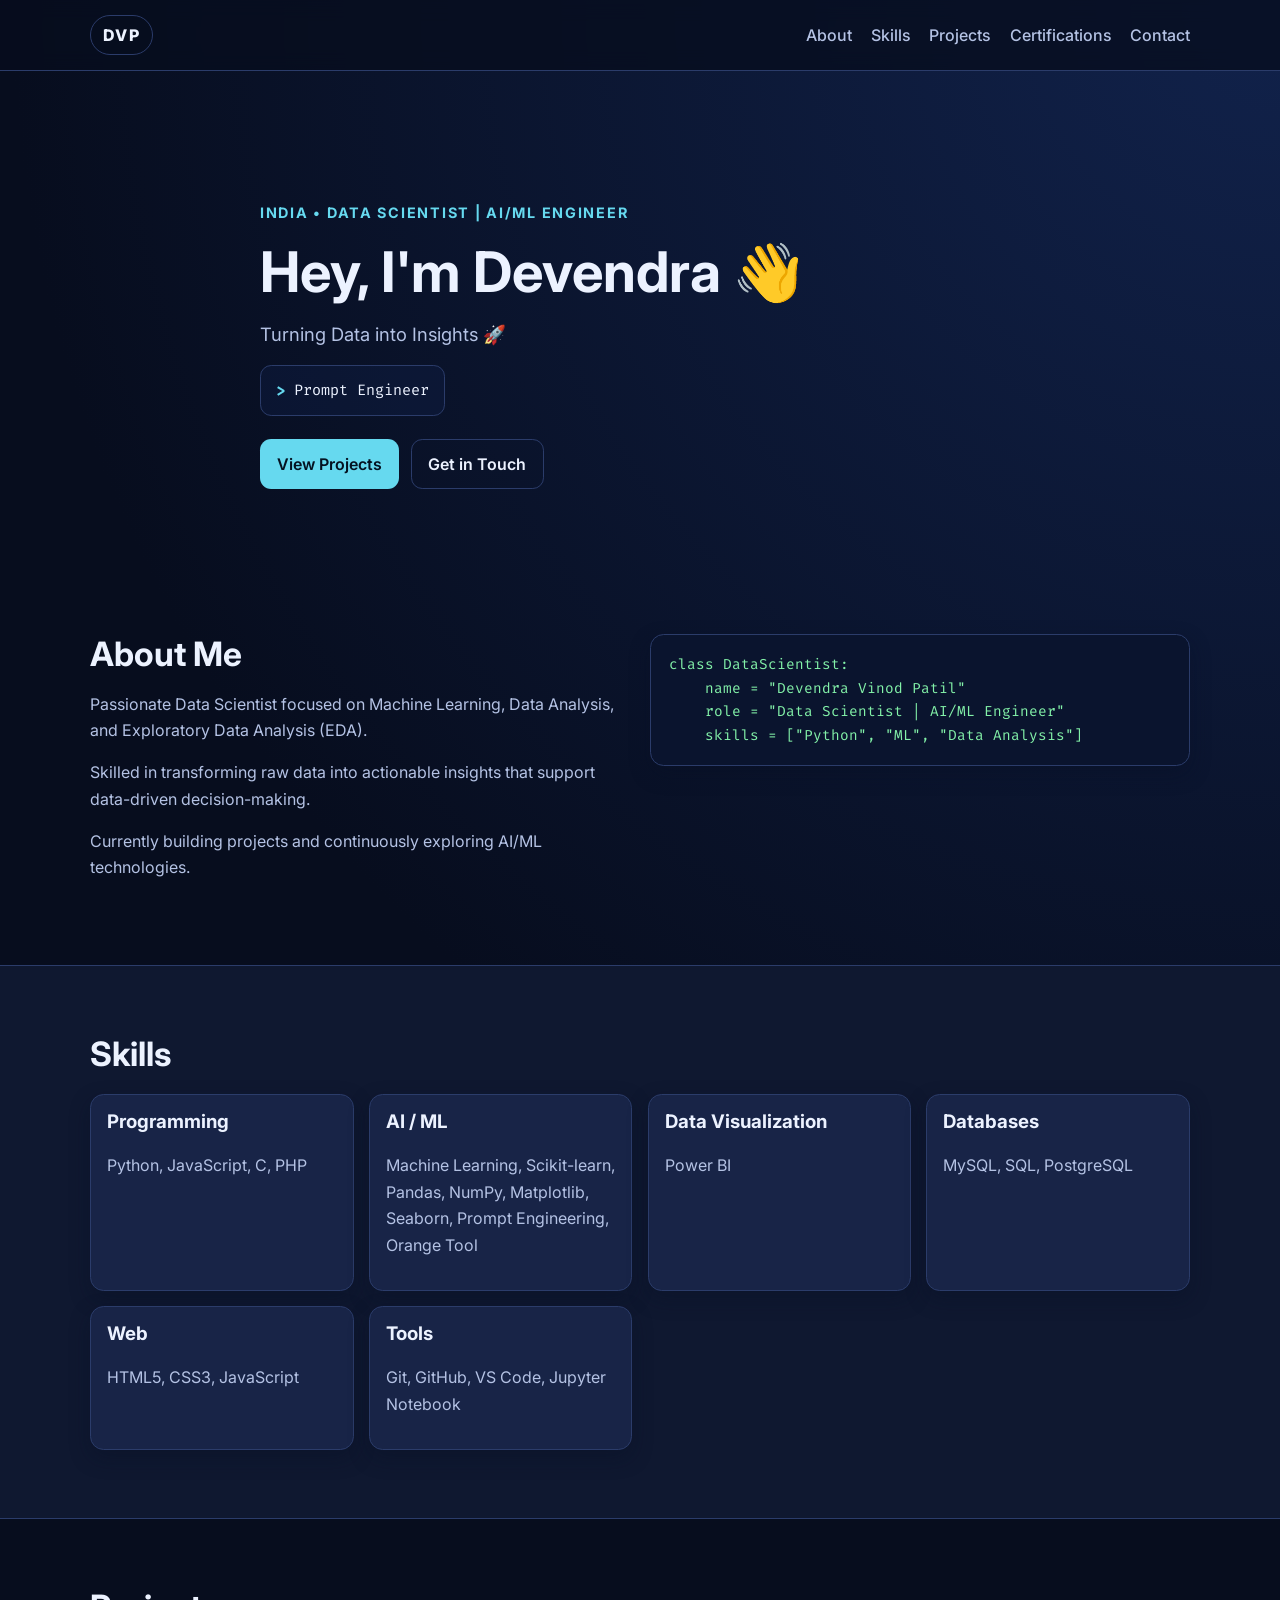
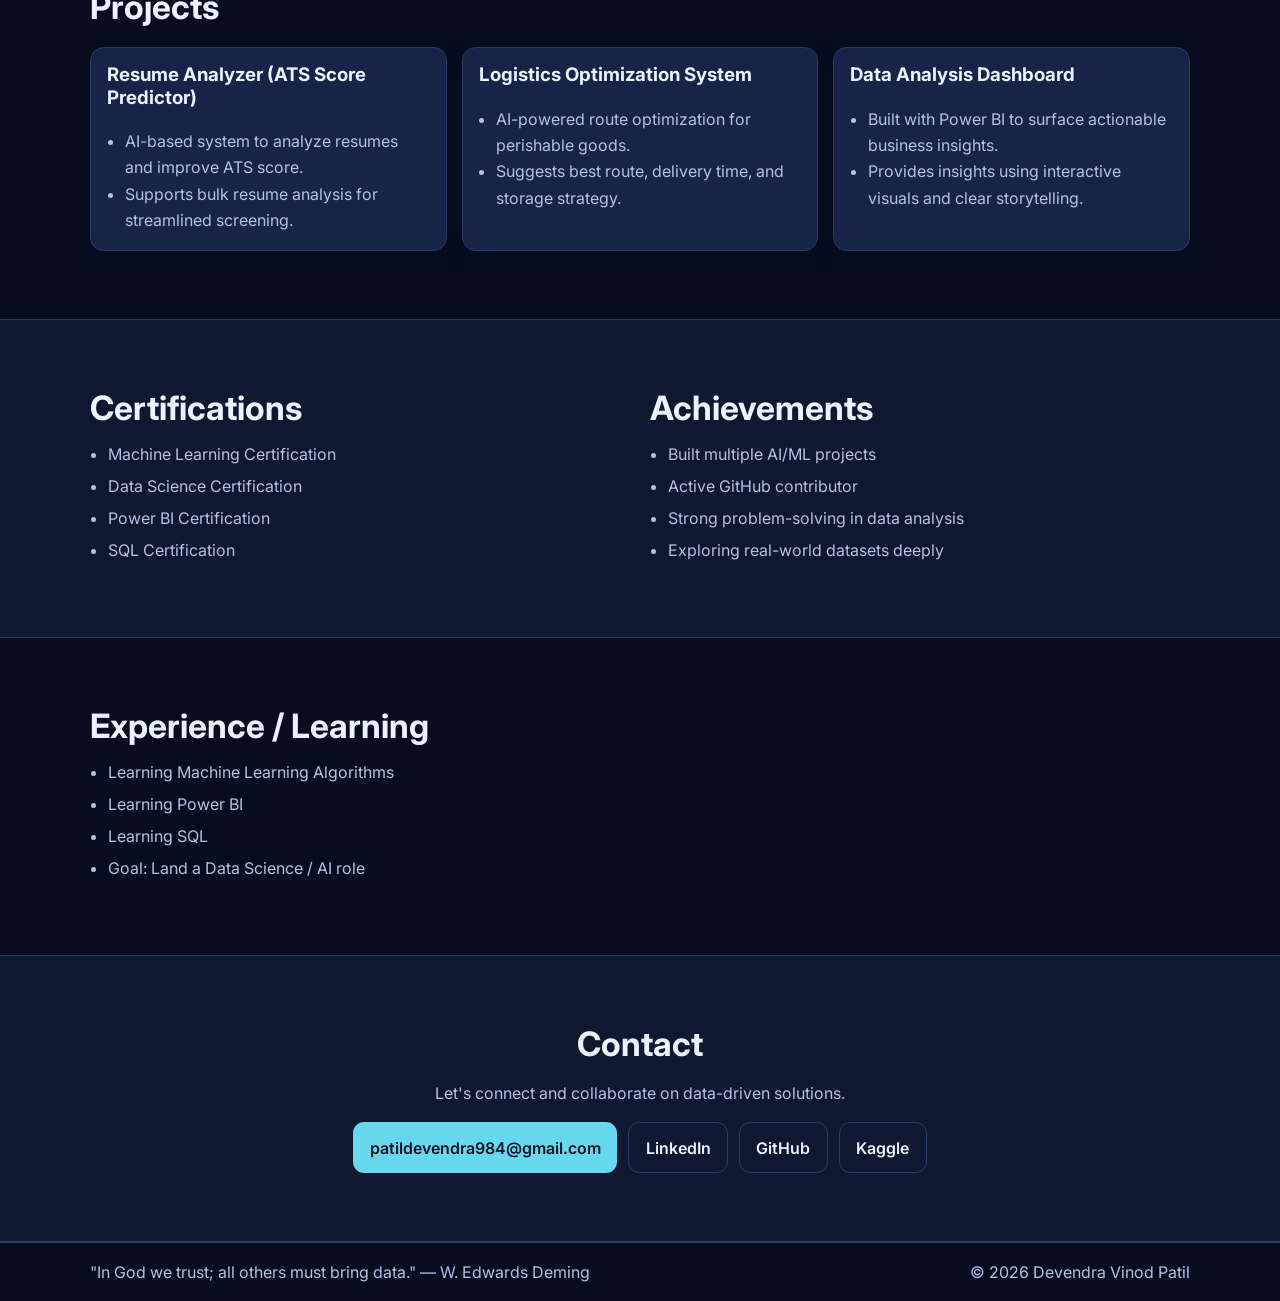
==== index.html @ 30530e60 "my new portfolio website" ====
<!DOCTYPE html>
<html lang="en">
  <head>
    <meta charset="UTF-8" />
    <meta name="viewport" content="width=device-width, initial-scale=1.0" />
    <title>Devendra Vinod Patil | Data Scientist Portfolio</title>
    <meta
      name="description"
      content="Portfolio website of Devendra Vinod Patil, Data Scientist and AI/ML Engineer from India."
    />
    <link rel="preconnect" href="https://fonts.googleapis.com" />
    <link rel="preconnect" href="https://fonts.gstatic.com" crossorigin />
    <link
      href="https://fonts.googleapis.com/css2?family=Fira+Code:wght@400;600&family=Inter:wght@400;500;600;700;800&display=swap"
      rel="stylesheet"
    />
    <link rel="stylesheet" href="styles.css" />
  </head>
  <body>
    <header class="site-header">
      <nav class="container nav">
        <a class="logo" href="#home">DVP</a>
        <button class="nav-toggle" aria-label="Toggle navigation menu" aria-expanded="false">
          <span></span><span></span><span></span>
        </button>
        <ul class="nav-links">
          <li><a href="#about">About</a></li>
          <li><a href="#skills">Skills</a></li>
          <li><a href="#projects">Projects</a></li>
          <li><a href="#certifications">Certifications</a></li>
          <li><a href="#contact">Contact</a></li>
        </ul>
      </nav>
    </header>

    <main id="home">
      <section class="hero">
        <div class="container hero-content">
          <p class="eyebrow">India • Data Scientist | AI/ML Engineer</p>
          <h1>Hey, I'm Devendra 👋</h1>
          <p class="hero-tagline">Turning Data into Insights 🚀</p>

          <div class="animated-line-wrapper" aria-live="polite">
            <span class="animated-prefix">&gt;</span>
            <span class="animated-line" id="animated-line">AI and Machine Learning Explorer</span>
          </div>

          <div class="hero-actions">
            <a class="btn btn-primary" href="#projects">View Projects</a>
            <a class="btn btn-secondary" href="#contact">Get in Touch</a>
          </div>
        </div>
      </section>

      <section id="about" class="section">
        <div class="container grid-two">
          <div>
            <h2>About Me</h2>
            <p>
              Passionate Data Scientist focused on Machine Learning, Data Analysis, and Exploratory
              Data Analysis (EDA).
            </p>
            <p>
              Skilled in transforming raw data into actionable insights that support data-driven
              decision-making.
            </p>
            <p>
              Currently building projects and continuously exploring AI/ML technologies.
            </p>
          </div>

          <article class="code-card" aria-label="Code style profile card">
            <pre><code>class DataScientist:
    name = "Devendra Vinod Patil"
    role = "Data Scientist | AI/ML Engineer"
    skills = ["Python", "ML", "Data Analysis"]</code></pre>
          </article>
        </div>
      </section>

      <section id="skills" class="section alt-bg">
        <div class="container">
          <h2>Skills</h2>

          <div class="skill-groups">
            <article class="skill-card">
              <h3>Programming</h3>
              <p>Python, JavaScript, C, PHP</p>
            </article>

            <article class="skill-card">
              <h3>AI / ML</h3>
              <p>
                Machine Learning, Scikit-learn, Pandas, NumPy, Matplotlib, Seaborn, Prompt
                Engineering, Orange Tool
              </p>
            </article>

            <article class="skill-card">
              <h3>Data Visualization</h3>
              <p>Power BI</p>
            </article>

            <article class="skill-card">
              <h3>Databases</h3>
              <p>MySQL, SQL, PostgreSQL</p>
            </article>

            <article class="skill-card">
              <h3>Web</h3>
              <p>HTML5, CSS3, JavaScript</p>
            </article>

            <article class="skill-card">
              <h3>Tools</h3>
              <p>Git, GitHub, VS Code, Jupyter Notebook</p>
            </article>
          </div>
        </div>
      </section>

      <section id="projects" class="section">
        <div class="container">
          <h2>Projects</h2>
          <div class="project-grid">
            <article class="project-card">
              <h3>Resume Analyzer (ATS Score Predictor)</h3>
              <ul>
                <li>AI-based system to analyze resumes and improve ATS score.</li>
                <li>Supports bulk resume analysis for streamlined screening.</li>
              </ul>
            </article>

            <article class="project-card">
              <h3>Logistics Optimization System</h3>
              <ul>
                <li>AI-powered route optimization for perishable goods.</li>
                <li>Suggests best route, delivery time, and storage strategy.</li>
              </ul>
            </article>

            <article class="project-card">
              <h3>Data Analysis Dashboard</h3>
              <ul>
                <li>Built with Power BI to surface actionable business insights.</li>
                <li>Provides insights using interactive visuals and clear storytelling.</li>
              </ul>
            </article>
          </div>
        </div>
      </section>

      <section id="certifications" class="section alt-bg">
        <div class="container grid-two">
          <div>
            <h2>Certifications</h2>
            <ul class="check-list">
              <li>Machine Learning Certification</li>
              <li>Data Science Certification</li>
              <li>Power BI Certification</li>
              <li>SQL Certification</li>
            </ul>
          </div>

          <div>
            <h2>Achievements</h2>
            <ul class="check-list">
              <li>Built multiple AI/ML projects</li>
              <li>Active GitHub contributor</li>
              <li>Strong problem-solving in data analysis</li>
              <li>Exploring real-world datasets deeply</li>
            </ul>
          </div>
        </div>
      </section>

      <section class="section">
        <div class="container">
          <h2>Experience / Learning</h2>
          <ul class="check-list">
            <li>Learning Machine Learning Algorithms</li>
            <li>Learning Power BI</li>
            <li>Learning SQL</li>
            <li>Goal: Land a Data Science / AI role</li>
          </ul>
        </div>
      </section>

      <section id="contact" class="section alt-bg">
        <div class="container contact">
          <h2>Contact</h2>
          <p>Let's connect and collaborate on data-driven solutions.</p>
          <div class="social-links">
            <a class="btn btn-primary" href="mailto:patildevendra984@gmail.com">patildevendra984@gmail.com</a>
            <a class="btn btn-secondary" href="https://www.linkedin.com/in/devendra984/" target="_blank" rel="noreferrer">LinkedIn</a>
            <a class="btn btn-secondary" href="https://github.com/Devendra-Vinod-Patil" target="_blank" rel="noreferrer">GitHub</a>
            <a class="btn btn-secondary" href="https://kaggle.com/devendra2004" target="_blank" rel="noreferrer">Kaggle</a>
          </div>
        </div>
      </section>
    </main>

    <footer class="site-footer">
      <div class="container footer-content">
        <p>"In God we trust; all others must bring data." — W. Edwards Deming</p>
        <p>© <span id="year"></span> Devendra Vinod Patil</p>
      </div>
    </footer>

    <script src="script.js"></script>
  </body>
</html>
---- styles.css ----
:root {
  --bg: #070d1e;
  --bg-alt: #0f1830;
  --surface: #182447;
  --text: #ecf2ff;
  --muted: #b4c2e4;
  --accent: #66d9ef;
  --accent-dark: #41b9d1;
  --border: #2b3c6a;
  --shadow: rgba(9, 17, 37, 0.38);
}

* {
  box-sizing: border-box;
}

html {
  scroll-behavior: smooth;
}

body {
  margin: 0;
  font-family: "Inter", system-ui, -apple-system, BlinkMacSystemFont, "Segoe UI", sans-serif;
  background: radial-gradient(circle at top right, #11224b 0%, var(--bg) 40%);
  color: var(--text);
  line-height: 1.65;
}

.container {
  width: min(1100px, 92%);
  margin: 0 auto;
}

.site-header {
  position: sticky;
  top: 0;
  z-index: 999;
  background: rgba(7, 13, 30, 0.78);
  backdrop-filter: blur(10px);
  border-bottom: 1px solid var(--border);
}

.nav {
  min-height: 4.4rem;
  display: flex;
  align-items: center;
  justify-content: space-between;
}

.logo {
  color: var(--text);
  text-decoration: none;
  border: 1px solid var(--border);
  border-radius: 999px;
  padding: 0.35rem 0.75rem;
  font-weight: 800;
  letter-spacing: 0.08em;
}

.nav-links {
  display: flex;
  list-style: none;
  margin: 0;
  padding: 0;
  gap: 1.15rem;
}

.nav-links a {
  text-decoration: none;
  color: var(--muted);
  font-weight: 500;
}

.nav-links a:hover,
.nav-links a:focus-visible {
  color: var(--text);
}

.nav-toggle {
  display: none;
  border: 0;
  background: transparent;
  cursor: pointer;
}

.nav-toggle span {
  width: 1.4rem;
  height: 2px;
  display: block;
  background: var(--text);
  margin: 4px 0;
}

.hero {
  padding: 7.2rem 0 4.8rem;
}

.hero-content {
  max-width: 760px;
}

.eyebrow {
  color: var(--accent);
  font-size: 0.9rem;
  text-transform: uppercase;
  letter-spacing: 0.12em;
  font-weight: 700;
}

h1,
h2,
h3 {
  line-height: 1.2;
  margin-top: 0;
}

h1 {
  font-size: clamp(2rem, 7vw, 3.5rem);
  margin-bottom: 0.8rem;
}

h2 {
  font-size: clamp(1.4rem, 4vw, 2.1rem);
  margin-bottom: 0.8rem;
}

.hero-tagline {
  color: var(--muted);
  font-size: 1.15rem;
  margin: 0 0 1rem;
}

.animated-line-wrapper {
  display: inline-flex;
  align-items: center;
  gap: 0.5rem;
  background: rgba(17, 34, 75, 0.35);
  border: 1px solid var(--border);
  border-radius: 0.7rem;
  padding: 0.7rem 0.95rem;
  font-family: "Fira Code", "Cascadia Code", ui-monospace, SFMono-Regular, Menlo, monospace;
  min-height: 2.7rem;
}

.animated-prefix {
  color: var(--accent);
  font-weight: 700;
}

.animated-line {
  color: var(--text);
  font-size: 0.94rem;
}

.hero-actions {
  margin-top: 1.4rem;
  display: flex;
  flex-wrap: wrap;
  gap: 0.75rem;
}

.btn {
  text-decoration: none;
  font-weight: 600;
  border-radius: 0.7rem;
  padding: 0.7rem 1.05rem;
  display: inline-flex;
  align-items: center;
  justify-content: center;
  transition: transform 0.2s ease, background 0.2s ease;
}

.btn:hover,
.btn:focus-visible {
  transform: translateY(-1px);
}

.btn-primary {
  background: var(--accent);
  color: #041221;
}

.btn-primary:hover,
.btn-primary:focus-visible {
  background: var(--accent-dark);
}

.btn-secondary {
  color: var(--text);
  border: 1px solid var(--border);
}

.section {
  padding: 4.25rem 0;
}

.alt-bg {
  background: var(--bg-alt);
  border-block: 1px solid var(--border);
}

.grid-two {
  display: grid;
  grid-template-columns: repeat(auto-fit, minmax(260px, 1fr));
  gap: 1.3rem;
  align-items: start;
}

.section p,
.section li {
  color: var(--muted);
}

.code-card {
  background: #0a142e;
  border: 1px solid var(--border);
  border-radius: 0.85rem;
  box-shadow: 0 8px 20px var(--shadow);
}

.code-card pre {
  margin: 0;
  padding: 1.1rem;
  overflow-x: auto;
}

.code-card code {
  font-family: "Fira Code", "Cascadia Code", ui-monospace, SFMono-Regular, Menlo, monospace;
  color: #83f2a9;
  font-size: 0.9rem;
}

.skill-groups,
.project-grid {
  margin-top: 1.25rem;
  display: grid;
  grid-template-columns: repeat(auto-fit, minmax(220px, 1fr));
  gap: 0.95rem;
}

.skill-card,
.project-card {
  border: 1px solid var(--border);
  border-radius: 0.85rem;
  background: var(--surface);
  padding: 1rem;
  box-shadow: 0 8px 20px var(--shadow);
}

.project-card ul,
.check-list {
  margin: 0.7rem 0 0;
  padding-left: 1.1rem;
}

.check-list li {
  margin-bottom: 0.35rem;
}

.contact {
  text-align: center;
}

.social-links {
  margin-top: 1rem;
  display: flex;
  justify-content: center;
  flex-wrap: wrap;
  gap: 0.65rem;
}

.site-footer {
  border-top: 1px solid var(--border);
  padding: 1rem 0;
}

.footer-content {
  display: flex;
  flex-wrap: wrap;
  justify-content: space-between;
  gap: 0.5rem;
}

.footer-content p {
  margin: 0;
  color: var(--muted);
}

@media (max-width: 760px) {
  .nav-toggle {
    display: inline-block;
  }

  .nav-links {
    display: none;
    position: absolute;
    top: 4.5rem;
    right: 4%;
    background: var(--surface);
    border: 1px solid var(--border);
    border-radius: 0.7rem;
    flex-direction: column;
    min-width: 190px;
    padding: 0.8rem;
  }

  .nav-links.open {
    display: flex;
  }

  .hero {
    padding-top: 5.5rem;
  }
}
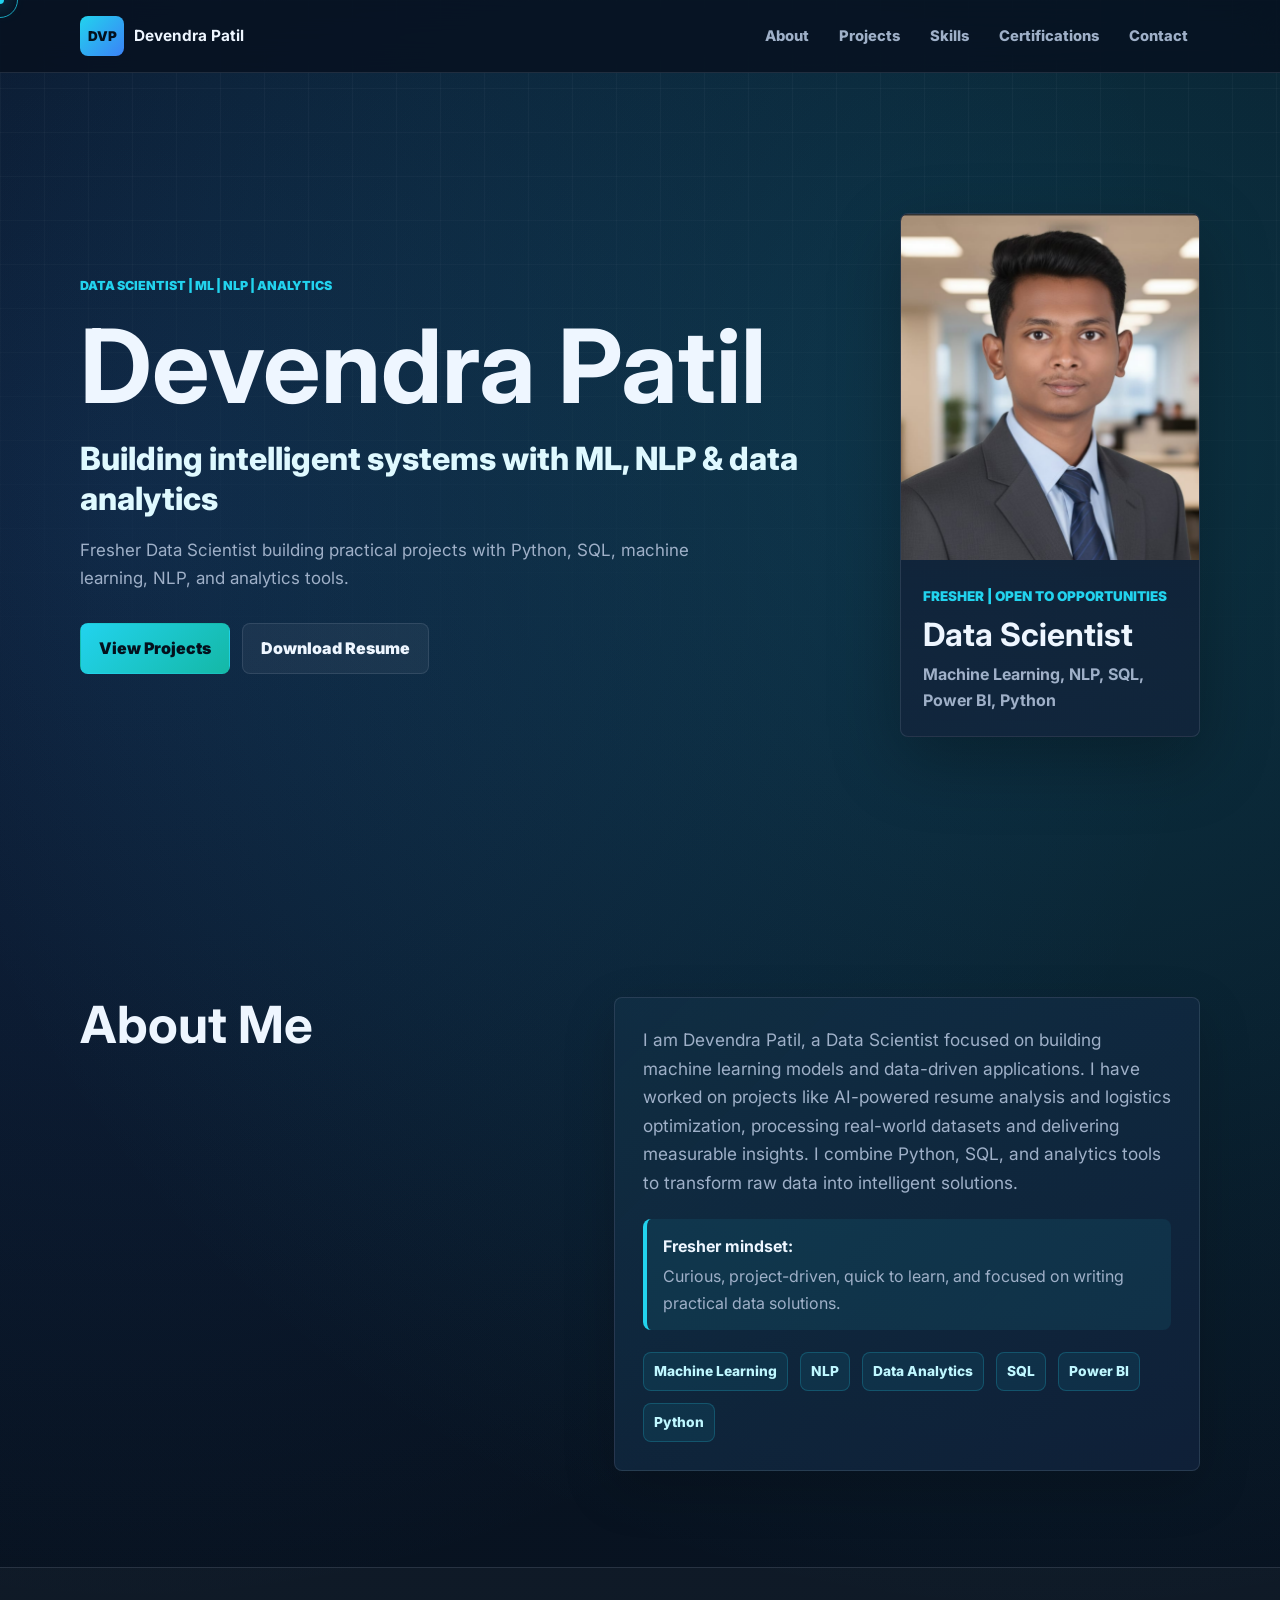
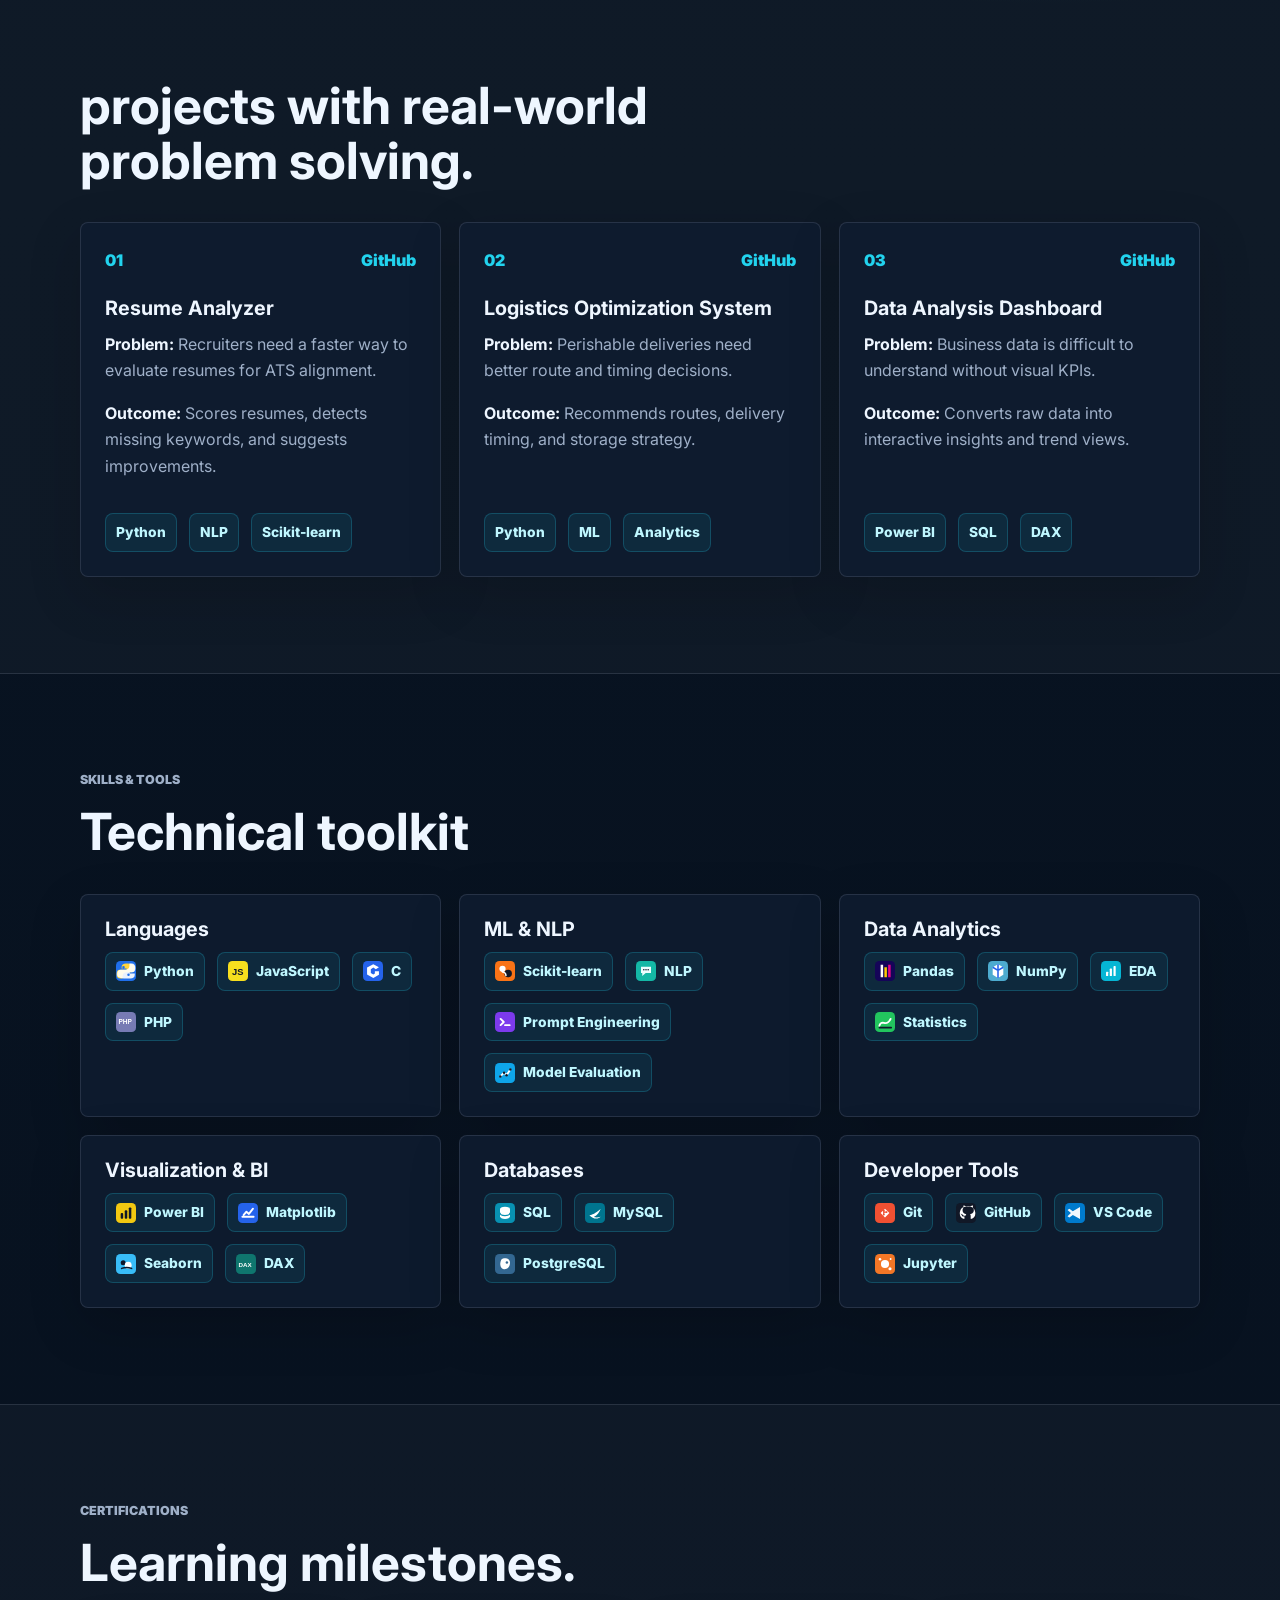
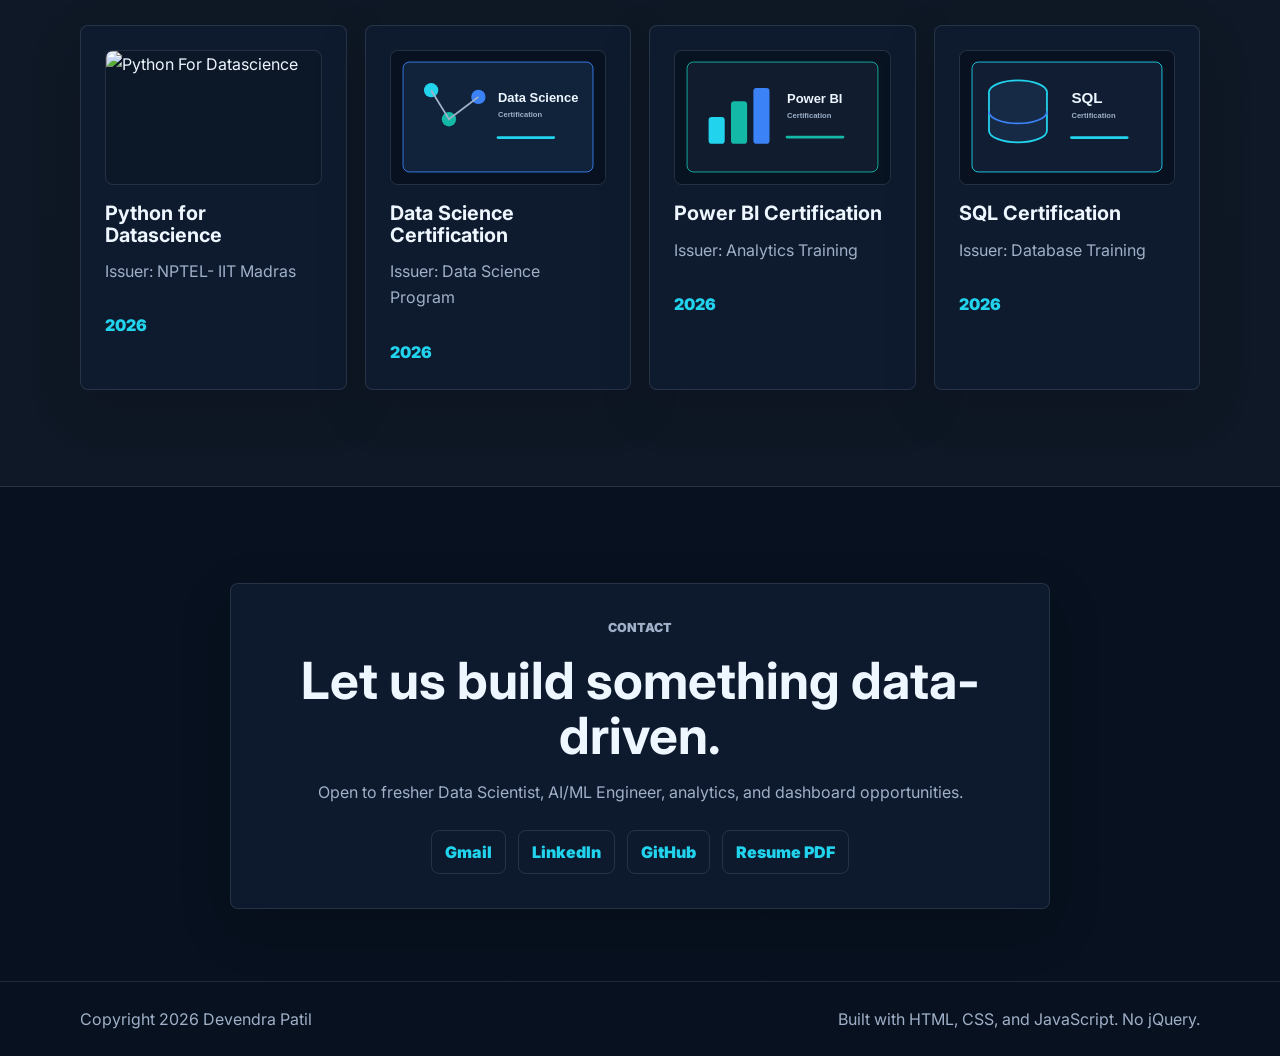
==== commit b9efd26c: "my new portfolio website" ====
--- a/index.html
+++ b/index.html
@@ -3,30 +3,37 @@
   <head>
     <meta charset="UTF-8" />
     <meta name="viewport" content="width=device-width, initial-scale=1.0" />
-    <title>Devendra Vinod Patil | Data Scientist Portfolio</title>
+    <title>Devendra Patil | Data Scientist</title>
     <meta
       name="description"
-      content="Portfolio website of Devendra Vinod Patil, Data Scientist and AI/ML Engineer from India."
+      content="Portfolio of Devendra Patil, a Data Scientist specializing in machine learning, NLP, and analytics."
     />
     <link rel="preconnect" href="https://fonts.googleapis.com" />
     <link rel="preconnect" href="https://fonts.gstatic.com" crossorigin />
     <link
-      href="https://fonts.googleapis.com/css2?family=Fira+Code:wght@400;600&family=Inter:wght@400;500;600;700;800&display=swap"
+      href="https://fonts.googleapis.com/css2?family=Inter:wght@400;500;600;700;800;900&display=swap"
       rel="stylesheet"
     />
     <link rel="stylesheet" href="styles.css" />
   </head>
   <body>
+    <div class="cursor-dot" aria-hidden="true"></div>
+    <div class="cursor-ring" aria-hidden="true"></div>
     <header class="site-header">
-      <nav class="container nav">
-        <a class="logo" href="#home">DVP</a>
-        <button class="nav-toggle" aria-label="Toggle navigation menu" aria-expanded="false">
-          <span></span><span></span><span></span>
+      <nav class="container nav" aria-label="Primary navigation">
+        <a class="logo" href="#home" aria-label="Devendra Patil home">
+          <span>DVP</span>
+          <strong>Devendra Patil</strong>
+        </a>
+        <button class="nav-toggle" type="button" aria-label="Toggle navigation menu" aria-expanded="false">
+          <span></span>
+          <span></span>
+          <span></span>
         </button>
         <ul class="nav-links">
           <li><a href="#about">About</a></li>
+          <li><a href="#projects">Projects</a></li>
           <li><a href="#skills">Skills</a></li>
-          <li><a href="#projects">Projects</a></li>
           <li><a href="#certifications">Certifications</a></li>
           <li><a href="#contact">Contact</a></li>
         </ul>
@@ -34,167 +41,231 @@
     </header>
 
     <main id="home">
-      <section class="hero">
-        <div class="container hero-content">
-          <p class="eyebrow">India • Data Scientist | AI/ML Engineer</p>
-          <h1>Hey, I'm Devendra 👋</h1>
-          <p class="hero-tagline">Turning Data into Insights 🚀</p>
-
-          <div class="animated-line-wrapper" aria-live="polite">
-            <span class="animated-prefix">&gt;</span>
-            <span class="animated-line" id="animated-line">AI and Machine Learning Explorer</span>
-          </div>
-
-          <div class="hero-actions">
-            <a class="btn btn-primary" href="#projects">View Projects</a>
-            <a class="btn btn-secondary" href="#contact">Get in Touch</a>
-          </div>
+      <section class="hero section">
+        <div class="container hero-grid">
+          <div class="hero-copy reveal">
+            <p class="eyebrow">Data Scientist | ML | NLP | Analytics</p>
+            <h1>Devendra Patil</h1>
+            <p class="hero-tagline">Building intelligent systems with ML, NLP &amp; data analytics</p>
+            <p class="hero-summary">
+              Fresher Data Scientist building practical projects with Python, SQL, machine
+              learning, NLP, and analytics tools.
+            </p>
+            <div class="hero-actions">
+              <a class="btn btn-primary" href="#projects">View Projects</a>
+              <a class="btn btn-secondary" href="https://drive.google.com/drive/folders/1OGqmWIbjG2qLHpnFV6apGnOIMbjjhdvD" target="_blank" rel="noreferrer">Download Resume</a>
+            </div>
+          </div>
+
+          <aside class="hero-card reveal" aria-label="Profile card">
+            <div class="profile-photo">
+              <img src="assets/devendra-profile.png" alt="Devendra Patil" />
+            </div>
+            <div class="profile-card-copy">
+              <span>Fresher | Open to opportunities</span>
+              <h2>Data Scientist</h2>
+              <p>Machine Learning, NLP, SQL, Power BI, Python</p>
+            </div>
+          </aside>
         </div>
       </section>
 
       <section id="about" class="section">
-        <div class="container grid-two">
-          <div>
+        <div class="container split-layout">
+          <div class="section-heading reveal">
             <h2>About Me</h2>
+          </div>
+          <div class="about-content reveal">
             <p>
-              Passionate Data Scientist focused on Machine Learning, Data Analysis, and Exploratory
-              Data Analysis (EDA).
+              I am Devendra Patil, a Data Scientist focused on building machine learning models
+              and data-driven applications. I have worked on projects like AI-powered resume
+              analysis and logistics optimization, processing real-world datasets and delivering
+              measurable insights. I combine Python, SQL, and analytics tools to transform raw data
+              into intelligent solutions.
             </p>
-            <p>
-              Skilled in transforming raw data into actionable insights that support data-driven
-              decision-making.
-            </p>
-            <p>
-              Currently building projects and continuously exploring AI/ML technologies.
-            </p>
-          </div>
-
-          <article class="code-card" aria-label="Code style profile card">
-            <pre><code>class DataScientist:
-    name = "Devendra Vinod Patil"
-    role = "Data Scientist | AI/ML Engineer"
-    skills = ["Python", "ML", "Data Analysis"]</code></pre>
-          </article>
-        </div>
-      </section>
-
-      <section id="skills" class="section alt-bg">
+            <div class="fresher-note">
+              <strong>Fresher mindset:</strong>
+              <span>Curious, project-driven, quick to learn, and focused on writing practical data solutions.</span>
+            </div>
+            <div class="core-skills">
+              <span>Machine Learning</span>
+              <span>NLP</span>
+              <span>Data Analytics</span>
+              <span>SQL</span>
+              <span>Power BI</span>
+              <span>Python</span>
+            </div>
+          </div>
+        </div>
+      </section>
+
+      <section id="projects" class="section section-panel">
         <div class="container">
-          <h2>Skills</h2>
-
-          <div class="skill-groups">
-            <article class="skill-card">
-              <h3>Programming</h3>
-              <p>Python, JavaScript, C, PHP</p>
-            </article>
-
-            <article class="skill-card">
-              <h3>AI / ML</h3>
-              <p>
-                Machine Learning, Scikit-learn, Pandas, NumPy, Matplotlib, Seaborn, Prompt
-                Engineering, Orange Tool
-              </p>
-            </article>
-
-            <article class="skill-card">
-              <h3>Data Visualization</h3>
-              <p>Power BI</p>
-            </article>
-
-            <article class="skill-card">
+          <div class="section-heading reveal">
+            <p class="eyebrow"></p>
+            <h2>projects with real-world problem solving.</h2>
+          </div>
+
+          <div class="project-grid">
+            <article class="project-card reveal">
+              <div class="project-topline">
+                <span>01</span>
+                <a href="https://github.com/Devendra-Vinod-Patil" target="_blank" rel="noreferrer">GitHub</a>
+              </div>
+              <h3>Resume Analyzer</h3>
+              <p><strong>Problem:</strong> Recruiters need a faster way to evaluate resumes for ATS alignment.</p>
+              <p><strong>Outcome:</strong> Scores resumes, detects missing keywords, and suggests improvements.</p>
+              <div class="badge-row">
+                <span>Python</span>
+                <span>NLP</span>
+                <span>Scikit-learn</span>
+              </div>
+            </article>
+
+            <article class="project-card reveal">
+              <div class="project-topline">
+                <span>02</span>
+                <a href="https://github.com/Devendra-Vinod-Patil" target="_blank" rel="noreferrer">GitHub</a>
+              </div>
+              <h3>Logistics Optimization System</h3>
+              <p><strong>Problem:</strong> Perishable deliveries need better route and timing decisions.</p>
+              <p><strong>Outcome:</strong> Recommends routes, delivery timing, and storage strategy.</p>
+              <div class="badge-row">
+                <span>Python</span>
+                <span>ML</span>
+                <span>Analytics</span>
+              </div>
+            </article>
+
+            <article class="project-card reveal">
+              <div class="project-topline">
+                <span>03</span>
+                <a href="https://github.com/Devendra-Vinod-Patil" target="_blank" rel="noreferrer">GitHub</a>
+              </div>
+              <h3>Data Analysis Dashboard</h3>
+              <p><strong>Problem:</strong> Business data is difficult to understand without visual KPIs.</p>
+              <p><strong>Outcome:</strong> Converts raw data into interactive insights and trend views.</p>
+              <div class="badge-row">
+                <span>Power BI</span>
+                <span>SQL</span>
+                <span>DAX</span>
+              </div>
+            </article>
+          </div>
+        </div>
+      </section>
+
+      <section id="skills" class="section">
+        <div class="container">
+          <div class="section-heading reveal">
+            <p class="eyebrow">Skills &amp; Tools</p>
+            <h2>Technical toolkit</h2>
+          </div>
+
+          <div class="skills-grid">
+            <article class="skill-group reveal">
+              <h3>Languages</h3>
+              <div class="badge-row">
+                <span><img src="assets/logo-python.svg" alt="" />Python</span>
+                <span><img src="assets/logo-js.svg" alt="" />JavaScript</span>
+                <span><img src="assets/logo-c.svg" alt="" />C</span>
+                <span><img src="assets/logo-php.svg" alt="" />PHP</span>
+              </div>
+            </article>
+            <article class="skill-group reveal">
+              <h3>ML &amp; NLP</h3>
+              <div class="badge-row">
+                <span><img src="assets/logo-sklearn.svg" alt="" />Scikit-learn</span>
+                <span><img src="assets/logo-nlp.svg" alt="" />NLP</span>
+                <span><img src="assets/logo-prompt.svg" alt="" />Prompt Engineering</span>
+                <span><img src="assets/logo-model.svg" alt="" />Model Evaluation</span>
+              </div>
+            </article>
+            <article class="skill-group reveal">
+              <h3>Data Analytics</h3>
+              <div class="badge-row">
+                <span><img src="assets/logo-pandas.svg" alt="" />Pandas</span>
+                <span><img src="assets/logo-numpy.svg" alt="" />NumPy</span>
+                <span><img src="assets/logo-eda.svg" alt="" />EDA</span>
+                <span><img src="assets/logo-stats.svg" alt="" />Statistics</span>
+              </div>
+            </article>
+            <article class="skill-group reveal">
+              <h3>Visualization &amp; BI</h3>
+              <div class="badge-row">
+                <span><img src="assets/logo-powerbi.svg" alt="" />Power BI</span>
+                <span><img src="assets/logo-chart.svg" alt="" />Matplotlib</span>
+                <span><img src="assets/logo-seaborn.svg" alt="" />Seaborn</span>
+                <span><img src="assets/logo-dax.svg" alt="" />DAX</span>
+              </div>
+            </article>
+            <article class="skill-group reveal">
               <h3>Databases</h3>
-              <p>MySQL, SQL, PostgreSQL</p>
-            </article>
-
-            <article class="skill-card">
-              <h3>Web</h3>
-              <p>HTML5, CSS3, JavaScript</p>
-            </article>
-
-            <article class="skill-card">
-              <h3>Tools</h3>
-              <p>Git, GitHub, VS Code, Jupyter Notebook</p>
-            </article>
-          </div>
-        </div>
-      </section>
-
-      <section id="projects" class="section">
+              <div class="badge-row">
+                <span><img src="assets/logo-sql.svg" alt="" />SQL</span>
+                <span><img src="assets/logo-mysql.svg" alt="" />MySQL</span>
+                <span><img src="assets/logo-postgres.svg" alt="" />PostgreSQL</span>
+              </div>
+            </article>
+            <article class="skill-group reveal">
+              <h3>Developer Tools</h3>
+              <div class="badge-row">
+                <span><img src="assets/logo-git.svg" alt="" />Git</span>
+                <span><img src="assets/logo-github.svg" alt="" />GitHub</span>
+                <span><img src="assets/logo-vscode.svg" alt="" />VS Code</span>
+                <span><img src="assets/logo-jupyter.svg" alt="" />Jupyter</span>
+              </div>
+            </article>
+          </div>
+        </div>
+      </section>
+
+      <section id="certifications" class="section section-panel">
         <div class="container">
-          <h2>Projects</h2>
-          <div class="project-grid">
-            <article class="project-card">
-              <h3>Resume Analyzer (ATS Score Predictor)</h3>
-              <ul>
-                <li>AI-based system to analyze resumes and improve ATS score.</li>
-                <li>Supports bulk resume analysis for streamlined screening.</li>
-              </ul>
-            </article>
-
-            <article class="project-card">
-              <h3>Logistics Optimization System</h3>
-              <ul>
-                <li>AI-powered route optimization for perishable goods.</li>
-                <li>Suggests best route, delivery time, and storage strategy.</li>
-              </ul>
-            </article>
-
-            <article class="project-card">
-              <h3>Data Analysis Dashboard</h3>
-              <ul>
-                <li>Built with Power BI to surface actionable business insights.</li>
-                <li>Provides insights using interactive visuals and clear storytelling.</li>
-              </ul>
-            </article>
-          </div>
-        </div>
-      </section>
-
-      <section id="certifications" class="section alt-bg">
-        <div class="container grid-two">
-          <div>
-            <h2>Certifications</h2>
-            <ul class="check-list">
-              <li>Machine Learning Certification</li>
-              <li>Data Science Certification</li>
-              <li>Power BI Certification</li>
-              <li>SQL Certification</li>
-            </ul>
-          </div>
-
-          <div>
-            <h2>Achievements</h2>
-            <ul class="check-list">
-              <li>Built multiple AI/ML projects</li>
-              <li>Active GitHub contributor</li>
-              <li>Strong problem-solving in data analysis</li>
-              <li>Exploring real-world datasets deeply</li>
-            </ul>
-          </div>
-        </div>
-      </section>
-
-      <section class="section">
-        <div class="container">
-          <h2>Experience / Learning</h2>
-          <ul class="check-list">
-            <li>Learning Machine Learning Algorithms</li>
-            <li>Learning Power BI</li>
-            <li>Learning SQL</li>
-            <li>Goal: Land a Data Science / AI role</li>
-          </ul>
-        </div>
-      </section>
-
-      <section id="contact" class="section alt-bg">
-        <div class="container contact">
-          <h2>Contact</h2>
-          <p>Let's connect and collaborate on data-driven solutions.</p>
-          <div class="social-links">
-            <a class="btn btn-primary" href="mailto:patildevendra984@gmail.com">patildevendra984@gmail.com</a>
-            <a class="btn btn-secondary" href="https://www.linkedin.com/in/devendra984/" target="_blank" rel="noreferrer">LinkedIn</a>
-            <a class="btn btn-secondary" href="https://github.com/Devendra-Vinod-Patil" target="_blank" rel="noreferrer">GitHub</a>
-            <a class="btn btn-secondary" href="https://kaggle.com/devendra2004" target="_blank" rel="noreferrer">Kaggle</a>
+          <div class="section-heading reveal">
+            <p class="eyebrow">Certifications</p>
+            <h2>Learning milestones.</h2>
+          </div>
+
+          <div class="cert-grid" href="https://drive.google.com/drive/folders/1OGqmWIbjG2qLHpnFV6apGnOIMbjjhdvD">
+            <article class="cert-card reveal">
+              <img src="git\assets\nptel_datascience.png" alt="Python For Datascience" />
+              <h3>Python for Datascience</h3>
+              <p>Issuer: NPTEL- IIT Madras</p>
+              <span>2026</span>
+            </article>
+            <article class="cert-card reveal">
+              <img src="assets/certificate-ds.svg" alt="Data Science Certification preview" />
+              <h3>Data Science Certification</h3>
+              <p>Issuer: Data Science Program</p>
+              <span>2026</span>
+            </article>
+            <article class="cert-card reveal">
+              <img src="assets/certificate-pbi.svg" alt="Power BI Certification preview" />
+              <h3>Power BI Certification</h3>
+              <p>Issuer: Analytics Training</p>
+              <span>2026</span>
+            </article>
+            <article class="cert-card reveal">
+              <img src="assets/certificate-sql.svg" alt="SQL Certification preview" />
+              <h3>SQL Certification</h3>
+              <p>Issuer: Database Training</p>
+              <span>2026</span>
+            </article>
+          </div>
+        </div>
+      </section>
+
+      <section id="contact" class="section contact-section">
+        <div class="container contact-card reveal">
+          <p class="eyebrow">Contact</p>
+          <h2>Let us build something data-driven.</h2>
+          <p>Open to fresher Data Scientist, AI/ML Engineer, analytics, and dashboard opportunities.</p>
+          <div class="contact-links">
+            <a href="https://mail.google.com/mail/?view=cm&fs=1&to=patildevendra984@gmail.com" target="_blank" rel="noreferrer">Gmail</a>
+            <a href="https://www.linkedin.com/in/devendra984/" target="_blank" rel="noreferrer">LinkedIn</a>
+            <a href="https://github.com/Devendra-Vinod-Patil" target="_blank" rel="noreferrer">GitHub</a>
+            <a href="https://drive.google.com/drive/folders/1OGqmWIbjG2qLHpnFV6apGnOIMbjjhdvD" target="_blank" rel="noreferrer">Resume PDF</a>
           </div>
         </div>
       </section>
@@ -202,8 +273,8 @@
 
     <footer class="site-footer">
       <div class="container footer-content">
-        <p>"In God we trust; all others must bring data." — W. Edwards Deming</p>
-        <p>© <span id="year"></span> Devendra Vinod Patil</p>
+        <p>Copyright <span id="year"></span> Devendra Patil</p>
+        <p>Built with HTML, CSS, and JavaScript. No jQuery.</p>
       </div>
     </footer>
 
--- a/styles.css
+++ b/styles.css
@@ -1,13 +1,15 @@
 :root {
-  --bg: #070d1e;
-  --bg-alt: #0f1830;
-  --surface: #182447;
-  --text: #ecf2ff;
-  --muted: #b4c2e4;
-  --accent: #66d9ef;
-  --accent-dark: #41b9d1;
-  --border: #2b3c6a;
-  --shadow: rgba(9, 17, 37, 0.38);
+  --bg: #07111f;
+  --bg-soft: #0c1728;
+  --surface: #101d32;
+  --surface-2: #13233b;
+  --text: #eef6ff;
+  --muted: #9fb0c8;
+  --line: rgba(148, 163, 184, 0.18);
+  --cyan: #22d3ee;
+  --teal: #14b8a6;
+  --blue: #3b82f6;
+  --shadow: rgba(0, 0, 0, 0.28);
 }
 
 * {
@@ -20,265 +22,566 @@
 
 body {
   margin: 0;
+  background:
+    radial-gradient(circle at 82% 10%, rgba(34, 211, 238, 0.18), transparent 30%),
+    radial-gradient(circle at 10% 12%, rgba(59, 130, 246, 0.16), transparent 28%),
+    linear-gradient(180deg, #07111f, #081321 42%, #07111f);
+  color: var(--text);
+  cursor: none;
   font-family: "Inter", system-ui, -apple-system, BlinkMacSystemFont, "Segoe UI", sans-serif;
-  background: radial-gradient(circle at top right, #11224b 0%, var(--bg) 40%);
-  color: var(--text);
   line-height: 1.65;
 }
 
+body.menu-open {
+  overflow: hidden;
+}
+
+body::before {
+  content: "";
+  position: fixed;
+  inset: 0;
+  z-index: -1;
+  background:
+    linear-gradient(rgba(255, 255, 255, 0.035) 1px, transparent 1px),
+    linear-gradient(90deg, rgba(255, 255, 255, 0.035) 1px, transparent 1px);
+  background-size: 44px 44px;
+  mask-image: linear-gradient(180deg, black, transparent 85%);
+}
+
+img {
+  display: block;
+  max-width: 100%;
+}
+
+a,
+button,
+.project-card,
+.skill-group,
+.cert-card,
+.hero-card,
+.contact-card {
+  cursor: none;
+}
+
+.cursor-dot,
+.cursor-ring {
+  position: fixed;
+  top: 0;
+  left: 0;
+  z-index: 9999;
+  border-radius: 999px;
+  pointer-events: none;
+  transform: translate(-50%, -50%);
+}
+
+.cursor-dot {
+  width: 8px;
+  height: 8px;
+  background: var(--cyan);
+  box-shadow: 0 0 18px var(--cyan);
+}
+
+.cursor-ring {
+  width: 36px;
+  height: 36px;
+  border: 1px solid rgba(34, 211, 238, 0.75);
+  transition: width 0.18s ease, height 0.18s ease, border-color 0.18s ease, background-color 0.18s ease;
+}
+
+body.cursor-active .cursor-ring {
+  width: 58px;
+  height: 58px;
+  border-color: rgba(20, 184, 166, 0.9);
+  background: rgba(34, 211, 238, 0.08);
+}
+
 .container {
-  width: min(1100px, 92%);
+  width: min(1120px, calc(100% - 40px));
   margin: 0 auto;
 }
 
 .site-header {
   position: sticky;
   top: 0;
-  z-index: 999;
-  background: rgba(7, 13, 30, 0.78);
-  backdrop-filter: blur(10px);
-  border-bottom: 1px solid var(--border);
+  z-index: 20;
+  border-bottom: 1px solid var(--line);
+  background: rgba(7, 17, 31, 0.82);
+  backdrop-filter: blur(18px);
 }
 
 .nav {
-  min-height: 4.4rem;
+  min-height: 72px;
   display: flex;
   align-items: center;
   justify-content: space-between;
+  gap: 24px;
 }
 
 .logo {
+  display: inline-flex;
+  align-items: center;
+  gap: 10px;
   color: var(--text);
+  font-weight: 900;
   text-decoration: none;
-  border: 1px solid var(--border);
-  border-radius: 999px;
-  padding: 0.35rem 0.75rem;
-  font-weight: 800;
-  letter-spacing: 0.08em;
+}
+
+.logo span {
+  display: inline-grid;
+  width: 44px;
+  height: 40px;
+  place-items: center;
+  border-radius: 8px;
+  background: linear-gradient(135deg, var(--cyan), var(--blue));
+  color: #04111d;
+  font-size: 0.84rem;
+  letter-spacing: 0;
+}
+
+.logo strong {
+  font-size: 0.96rem;
 }
 
 .nav-links {
   display: flex;
+  align-items: center;
+  gap: 6px;
+  padding: 0;
+  margin: 0;
   list-style: none;
-  margin: 0;
-  padding: 0;
-  gap: 1.15rem;
 }
 
 .nav-links a {
+  display: inline-flex;
+  min-height: 40px;
+  align-items: center;
+  border-radius: 8px;
+  color: var(--muted);
+  font-size: 0.92rem;
+  font-weight: 800;
+  padding: 8px 12px;
   text-decoration: none;
-  color: var(--muted);
-  font-weight: 500;
 }
 
 .nav-links a:hover,
 .nav-links a:focus-visible {
+  background: rgba(34, 211, 238, 0.1);
   color: var(--text);
 }
 
 .nav-toggle {
   display: none;
-  border: 0;
+  border: 1px solid var(--line);
+  border-radius: 8px;
   background: transparent;
   cursor: pointer;
+  padding: 8px 10px;
 }
 
 .nav-toggle span {
-  width: 1.4rem;
+  width: 23px;
   height: 2px;
   display: block;
   background: var(--text);
-  margin: 4px 0;
+  margin: 5px 0;
+}
+
+.section {
+  padding: 96px 0;
 }
 
 .hero {
-  padding: 7.2rem 0 4.8rem;
-}
-
-.hero-content {
+  min-height: calc(100svh - 72px);
+  display: grid;
+  align-items: center;
+  padding-top: 72px;
+}
+
+.hero-grid {
+  display: grid;
+  grid-template-columns: minmax(0, 1fr) 300px;
+  gap: 56px;
+  align-items: center;
+}
+
+.hero-copy {
   max-width: 760px;
 }
 
 .eyebrow {
-  color: var(--accent);
-  font-size: 0.9rem;
+  margin: 0 0 14px;
+  color: var(--cyan);
+  font-size: 0.78rem;
+  font-weight: 900;
+  letter-spacing: 0;
   text-transform: uppercase;
-  letter-spacing: 0.12em;
-  font-weight: 700;
+}
+
+h1,
+h2,
+h3,
+p {
+  margin-top: 0;
 }
 
 h1,
 h2,
 h3 {
-  line-height: 1.2;
-  margin-top: 0;
+  line-height: 1.08;
 }
 
 h1 {
-  font-size: clamp(2rem, 7vw, 3.5rem);
-  margin-bottom: 0.8rem;
+  max-width: 760px;
+  margin-bottom: 18px;
+  font-size: clamp(3rem, 8vw, 6.4rem);
+  letter-spacing: 0;
 }
 
 h2 {
-  font-size: clamp(1.4rem, 4vw, 2.1rem);
-  margin-bottom: 0.8rem;
+  margin-bottom: 16px;
+  font-size: clamp(2rem, 4vw, 3.4rem);
+}
+
+h3 {
+  margin-bottom: 12px;
+  font-size: 1.24rem;
 }
 
 .hero-tagline {
+  max-width: 720px;
+  margin-bottom: 18px;
+  color: #dff9ff;
+  font-size: clamp(1.25rem, 2.8vw, 2rem);
+  font-weight: 800;
+  line-height: 1.25;
+}
+
+.hero-summary,
+.about-content p,
+.section-heading p,
+.project-card p,
+.skill-group p,
+.cert-card p,
+.contact-card p {
   color: var(--muted);
-  font-size: 1.15rem;
-  margin: 0 0 1rem;
-}
-
-.animated-line-wrapper {
-  display: inline-flex;
-  align-items: center;
-  gap: 0.5rem;
-  background: rgba(17, 34, 75, 0.35);
-  border: 1px solid var(--border);
-  border-radius: 0.7rem;
-  padding: 0.7rem 0.95rem;
-  font-family: "Fira Code", "Cascadia Code", ui-monospace, SFMono-Regular, Menlo, monospace;
-  min-height: 2.7rem;
-}
-
-.animated-prefix {
-  color: var(--accent);
-  font-weight: 700;
-}
-
-.animated-line {
-  color: var(--text);
-  font-size: 0.94rem;
-}
-
-.hero-actions {
-  margin-top: 1.4rem;
+}
+
+.hero-summary {
+  max-width: 680px;
+  font-size: 1.06rem;
+}
+
+.hero-actions,
+.contact-links,
+.badge-row,
+.core-skills {
   display: flex;
   flex-wrap: wrap;
-  gap: 0.75rem;
+  gap: 12px;
+}
+
+.hero-actions {
+  margin-top: 30px;
 }
 
 .btn {
+  display: inline-flex;
+  min-height: 46px;
+  align-items: center;
+  justify-content: center;
+  border: 1px solid transparent;
+  border-radius: 8px;
+  font-weight: 900;
+  padding: 11px 18px;
   text-decoration: none;
-  font-weight: 600;
-  border-radius: 0.7rem;
-  padding: 0.7rem 1.05rem;
-  display: inline-flex;
-  align-items: center;
-  justify-content: center;
-  transition: transform 0.2s ease, background 0.2s ease;
+  transition: transform 0.2s ease, background-color 0.2s ease, border-color 0.2s ease;
 }
 
 .btn:hover,
 .btn:focus-visible {
-  transform: translateY(-1px);
+  transform: translateY(-2px);
 }
 
 .btn-primary {
-  background: var(--accent);
-  color: #041221;
-}
-
-.btn-primary:hover,
-.btn-primary:focus-visible {
-  background: var(--accent-dark);
+  background: linear-gradient(135deg, var(--cyan), var(--teal));
+  color: #04111d;
 }
 
 .btn-secondary {
+  border-color: var(--line);
   color: var(--text);
-  border: 1px solid var(--border);
-}
-
-.section {
-  padding: 4.25rem 0;
-}
-
-.alt-bg {
-  background: var(--bg-alt);
-  border-block: 1px solid var(--border);
-}
-
-.grid-two {
+  background: rgba(255, 255, 255, 0.05);
+}
+
+.hero-card {
+  position: relative;
+  max-width: 300px;
+  border: 1px solid var(--line);
+  border-radius: 8px;
+  background: linear-gradient(180deg, rgba(16, 29, 50, 0.92), rgba(19, 35, 59, 0.72));
+  box-shadow: 0 24px 70px var(--shadow);
+  overflow: hidden;
+  animation: floatCard 5s ease-in-out infinite;
+}
+
+.hero-card::before {
+  content: "";
+  position: absolute;
+  inset: 0;
+  background: linear-gradient(120deg, transparent 20%, rgba(34, 211, 238, 0.16), transparent 55%);
+  transform: translateX(-100%);
+  animation: cardShine 4.8s ease-in-out infinite;
+  pointer-events: none;
+}
+
+.profile-photo {
+  aspect-ratio: 1 / 1.16;
+  background: var(--surface-2);
+  overflow: hidden;
+}
+
+.profile-photo img {
+  width: 100%;
+  height: 100%;
+  object-fit: cover;
+  object-position: center top;
+}
+
+.profile-card-copy {
+  padding: 22px;
+}
+
+.profile-card-copy span {
+  color: var(--cyan);
+  font-size: 0.84rem;
+  font-weight: 900;
+  text-transform: uppercase;
+}
+
+.profile-card-copy h2 {
+  margin: 10px 0 8px;
+  font-size: 2rem;
+}
+
+.profile-card-copy p {
+  margin-bottom: 0;
+  color: var(--muted);
+  font-weight: 700;
+}
+
+.split-layout {
   display: grid;
-  grid-template-columns: repeat(auto-fit, minmax(260px, 1fr));
-  gap: 1.3rem;
+  grid-template-columns: 0.9fr 1.1fr;
+  gap: 54px;
   align-items: start;
 }
 
-.section p,
-.section li {
+.section-heading {
+  max-width: 760px;
+}
+
+.about-content {
+  border: 1px solid var(--line);
+  border-radius: 8px;
+  background:
+    linear-gradient(135deg, rgba(34, 211, 238, 0.08), rgba(59, 130, 246, 0.05)),
+    rgba(16, 29, 50, 0.7);
+  box-shadow: 0 18px 52px rgba(0, 0, 0, 0.18);
+  padding: 28px;
+}
+
+.about-content p {
+  font-size: 1.08rem;
+}
+
+.fresher-note {
+  display: grid;
+  gap: 4px;
+  margin: 22px 0;
+  border-left: 4px solid var(--cyan);
+  border-radius: 8px;
+  background: rgba(34, 211, 238, 0.08);
+  padding: 14px 16px;
+}
+
+.fresher-note strong {
+  color: var(--text);
+}
+
+.fresher-note span {
   color: var(--muted);
 }
 
-.code-card {
-  background: #0a142e;
-  border: 1px solid var(--border);
-  border-radius: 0.85rem;
-  box-shadow: 0 8px 20px var(--shadow);
-}
-
-.code-card pre {
-  margin: 0;
-  padding: 1.1rem;
-  overflow-x: auto;
-}
-
-.code-card code {
-  font-family: "Fira Code", "Cascadia Code", ui-monospace, SFMono-Regular, Menlo, monospace;
-  color: #83f2a9;
-  font-size: 0.9rem;
-}
-
-.skill-groups,
+.section-panel {
+  border-block: 1px solid var(--line);
+  background: rgba(255, 255, 255, 0.03);
+}
+
+.project-grid,
+.skills-grid,
+.cert-grid {
+  display: grid;
+  gap: 18px;
+  margin-top: 34px;
+}
+
 .project-grid {
-  margin-top: 1.25rem;
-  display: grid;
-  grid-template-columns: repeat(auto-fit, minmax(220px, 1fr));
-  gap: 0.95rem;
-}
-
-.skill-card,
+  grid-template-columns: repeat(3, minmax(0, 1fr));
+}
+
+.skills-grid {
+  grid-template-columns: repeat(3, minmax(0, 1fr));
+}
+
+.cert-grid {
+  grid-template-columns: repeat(4, minmax(0, 1fr));
+}
+
+.project-card,
+.skill-group,
+.cert-card,
+.contact-card {
+  border: 1px solid var(--line);
+  border-radius: 8px;
+  background: rgba(16, 29, 50, 0.76);
+  box-shadow: 0 18px 52px rgba(0, 0, 0, 0.18);
+}
+
+.project-card,
+.skill-group,
+.cert-card {
+  padding: 24px;
+}
+
+.project-card,
+.skill-group,
+.cert-card,
+.contact-card {
+  transition: transform 0.24s ease, border-color 0.24s ease, box-shadow 0.24s ease;
+}
+
+.project-card:hover,
+.skill-group:hover,
+.cert-card:hover,
+.contact-card:hover {
+  border-color: rgba(34, 211, 238, 0.42);
+  box-shadow: 0 24px 70px rgba(34, 211, 238, 0.08);
+  transform: translateY(-6px);
+}
+
 .project-card {
-  border: 1px solid var(--border);
-  border-radius: 0.85rem;
-  background: var(--surface);
-  padding: 1rem;
-  box-shadow: 0 8px 20px var(--shadow);
-}
-
-.project-card ul,
-.check-list {
-  margin: 0.7rem 0 0;
-  padding-left: 1.1rem;
-}
-
-.check-list li {
-  margin-bottom: 0.35rem;
-}
-
-.contact {
+  display: flex;
+  min-height: 100%;
+  flex-direction: column;
+}
+
+.project-topline {
+  display: flex;
+  align-items: center;
+  justify-content: space-between;
+  gap: 16px;
+  margin-bottom: 24px;
+}
+
+.project-topline span {
+  color: var(--cyan);
+  font-weight: 900;
+}
+
+.project-topline a,
+.contact-links a {
+  color: var(--cyan);
+  font-weight: 900;
+  text-decoration: none;
+}
+
+.project-card p strong {
+  color: var(--text);
+}
+
+.project-card .badge-row {
+  margin-top: auto;
+  padding-top: 18px;
+}
+
+.badge-row span,
+.core-skills span {
+  display: inline-flex;
+  align-items: center;
+  gap: 8px;
+  border: 1px solid rgba(34, 211, 238, 0.22);
+  border-radius: 8px;
+  background: rgba(34, 211, 238, 0.08);
+  color: #bff7ff;
+  font-size: 0.86rem;
+  font-weight: 800;
+  padding: 7px 10px;
+}
+
+.badge-row img {
+  width: 20px;
+  height: 20px;
+  flex: 0 0 auto;
+  object-fit: contain;
+}
+
+.skill-group h3,
+.cert-card h3 {
+  color: var(--text);
+}
+
+.cert-card span {
+  display: inline-flex;
+  margin-top: 12px;
+  color: var(--cyan);
+  font-weight: 900;
+}
+
+.cert-card img {
+  width: 100%;
+  aspect-ratio: 16 / 10;
+  margin-bottom: 18px;
+  border: 1px solid var(--line);
+  border-radius: 8px;
+  background: var(--bg-soft);
+  object-fit: cover;
+}
+
+.contact-section {
+  padding-bottom: 72px;
+}
+
+.contact-card {
+  max-width: 820px;
+  margin: 0 auto;
+  padding: 34px;
   text-align: center;
 }
 
-.social-links {
-  margin-top: 1rem;
-  display: flex;
+.contact-links {
   justify-content: center;
-  flex-wrap: wrap;
-  gap: 0.65rem;
+  margin-top: 24px;
+}
+
+.contact-links a {
+  min-height: 42px;
+  display: inline-flex;
+  align-items: center;
+  border: 1px solid var(--line);
+  border-radius: 8px;
+  padding: 8px 13px;
 }
 
 .site-footer {
-  border-top: 1px solid var(--border);
-  padding: 1rem 0;
+  border-top: 1px solid var(--line);
+  padding: 24px 0;
 }
 
 .footer-content {
   display: flex;
-  flex-wrap: wrap;
+  align-items: center;
   justify-content: space-between;
-  gap: 0.5rem;
+  gap: 18px;
 }
 
 .footer-content p {
@@ -286,29 +589,147 @@
   color: var(--muted);
 }
 
+.reveal {
+  opacity: 0;
+  transform: translateY(22px) scale(0.98);
+  transition: opacity 0.65s ease, transform 0.65s ease;
+}
+
+.reveal.visible {
+  opacity: 1;
+  transform: translateY(0) scale(1);
+}
+
+@keyframes floatCard {
+  0%,
+  100% {
+    transform: translateY(0);
+  }
+
+  50% {
+    transform: translateY(-10px);
+  }
+}
+
+@keyframes cardShine {
+  0%,
+  55% {
+    transform: translateX(-100%);
+  }
+
+  100% {
+    transform: translateX(100%);
+  }
+}
+
+@media (max-width: 980px) {
+  .hero-grid,
+  .split-layout,
+  .project-grid,
+  .skills-grid,
+  .cert-grid {
+    grid-template-columns: 1fr;
+  }
+
+  .hero-card {
+    max-width: 320px;
+  }
+
+  .cert-grid {
+    grid-template-columns: repeat(2, minmax(0, 1fr));
+  }
+}
+
 @media (max-width: 760px) {
+  .container {
+    width: min(100% - 28px, 1120px);
+  }
+
+  .nav {
+    min-height: 66px;
+  }
+
+  body,
+  a,
+  button,
+  .project-card,
+  .skill-group,
+  .cert-card,
+  .hero-card,
+  .contact-card {
+    cursor: auto;
+  }
+
+  .cursor-dot,
+  .cursor-ring {
+    display: none;
+  }
+
+  .logo strong {
+    display: none;
+  }
+
   .nav-toggle {
     display: inline-block;
   }
 
   .nav-links {
     display: none;
-    position: absolute;
-    top: 4.5rem;
-    right: 4%;
-    background: var(--surface);
-    border: 1px solid var(--border);
-    border-radius: 0.7rem;
+    position: fixed;
+    top: 66px;
+    left: 14px;
+    right: 14px;
     flex-direction: column;
-    min-width: 190px;
-    padding: 0.8rem;
+    align-items: stretch;
+    gap: 6px;
+    border: 1px solid var(--line);
+    border-radius: 8px;
+    background: rgba(7, 17, 31, 0.98);
+    box-shadow: 0 24px 64px var(--shadow);
+    padding: 12px;
   }
 
   .nav-links.open {
     display: flex;
   }
 
+  .nav-links a {
+    justify-content: center;
+  }
+
+  .section {
+    padding: 72px 0;
+  }
+
   .hero {
-    padding-top: 5.5rem;
-  }
-}
+    min-height: auto;
+    padding-top: 54px;
+  }
+
+  h1 {
+    font-size: clamp(2.7rem, 16vw, 4.2rem);
+  }
+
+  .hero-tagline {
+    font-size: 1.25rem;
+  }
+
+  .cert-grid {
+    grid-template-columns: 1fr;
+  }
+
+  .hero-actions,
+  .contact-links {
+    flex-direction: column;
+  }
+
+  .btn,
+  .contact-links a {
+    width: 100%;
+  }
+
+  .footer-content {
+    align-items: flex-start;
+    flex-direction: column;
+  }
+}
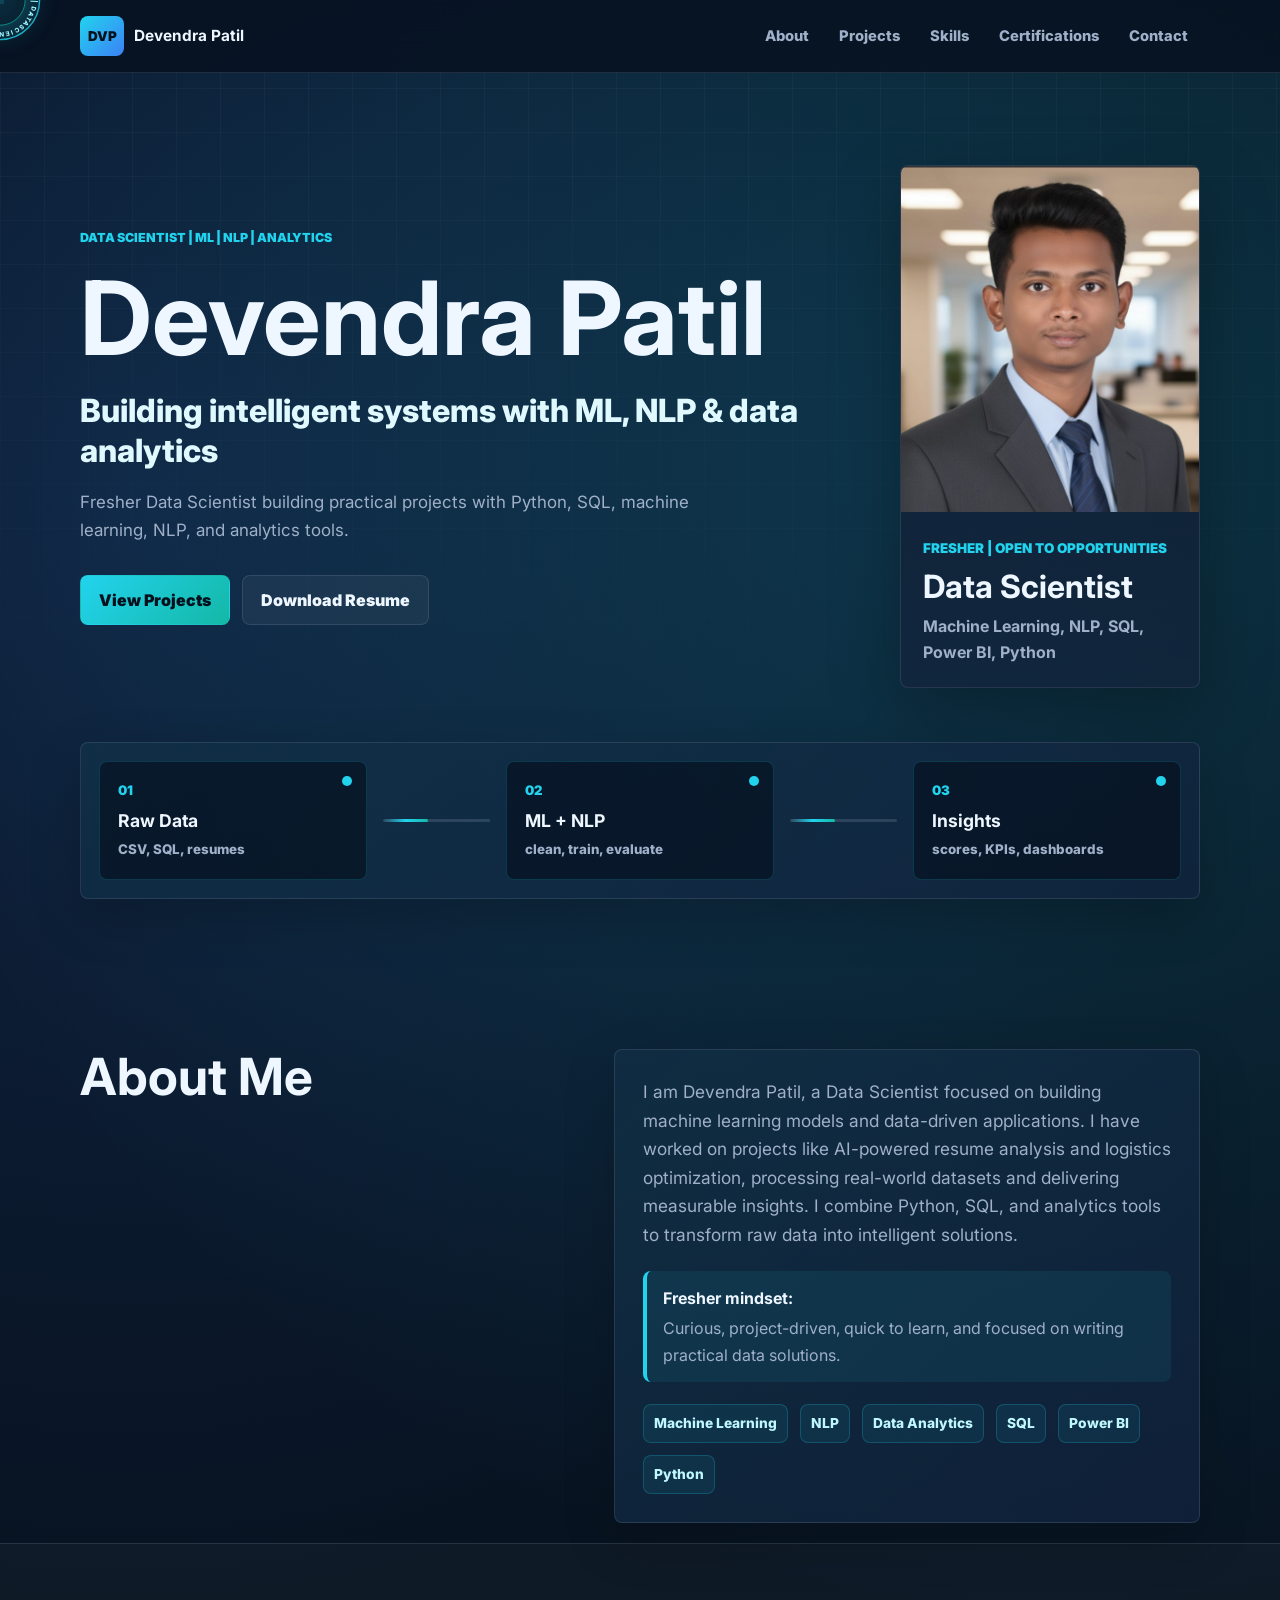
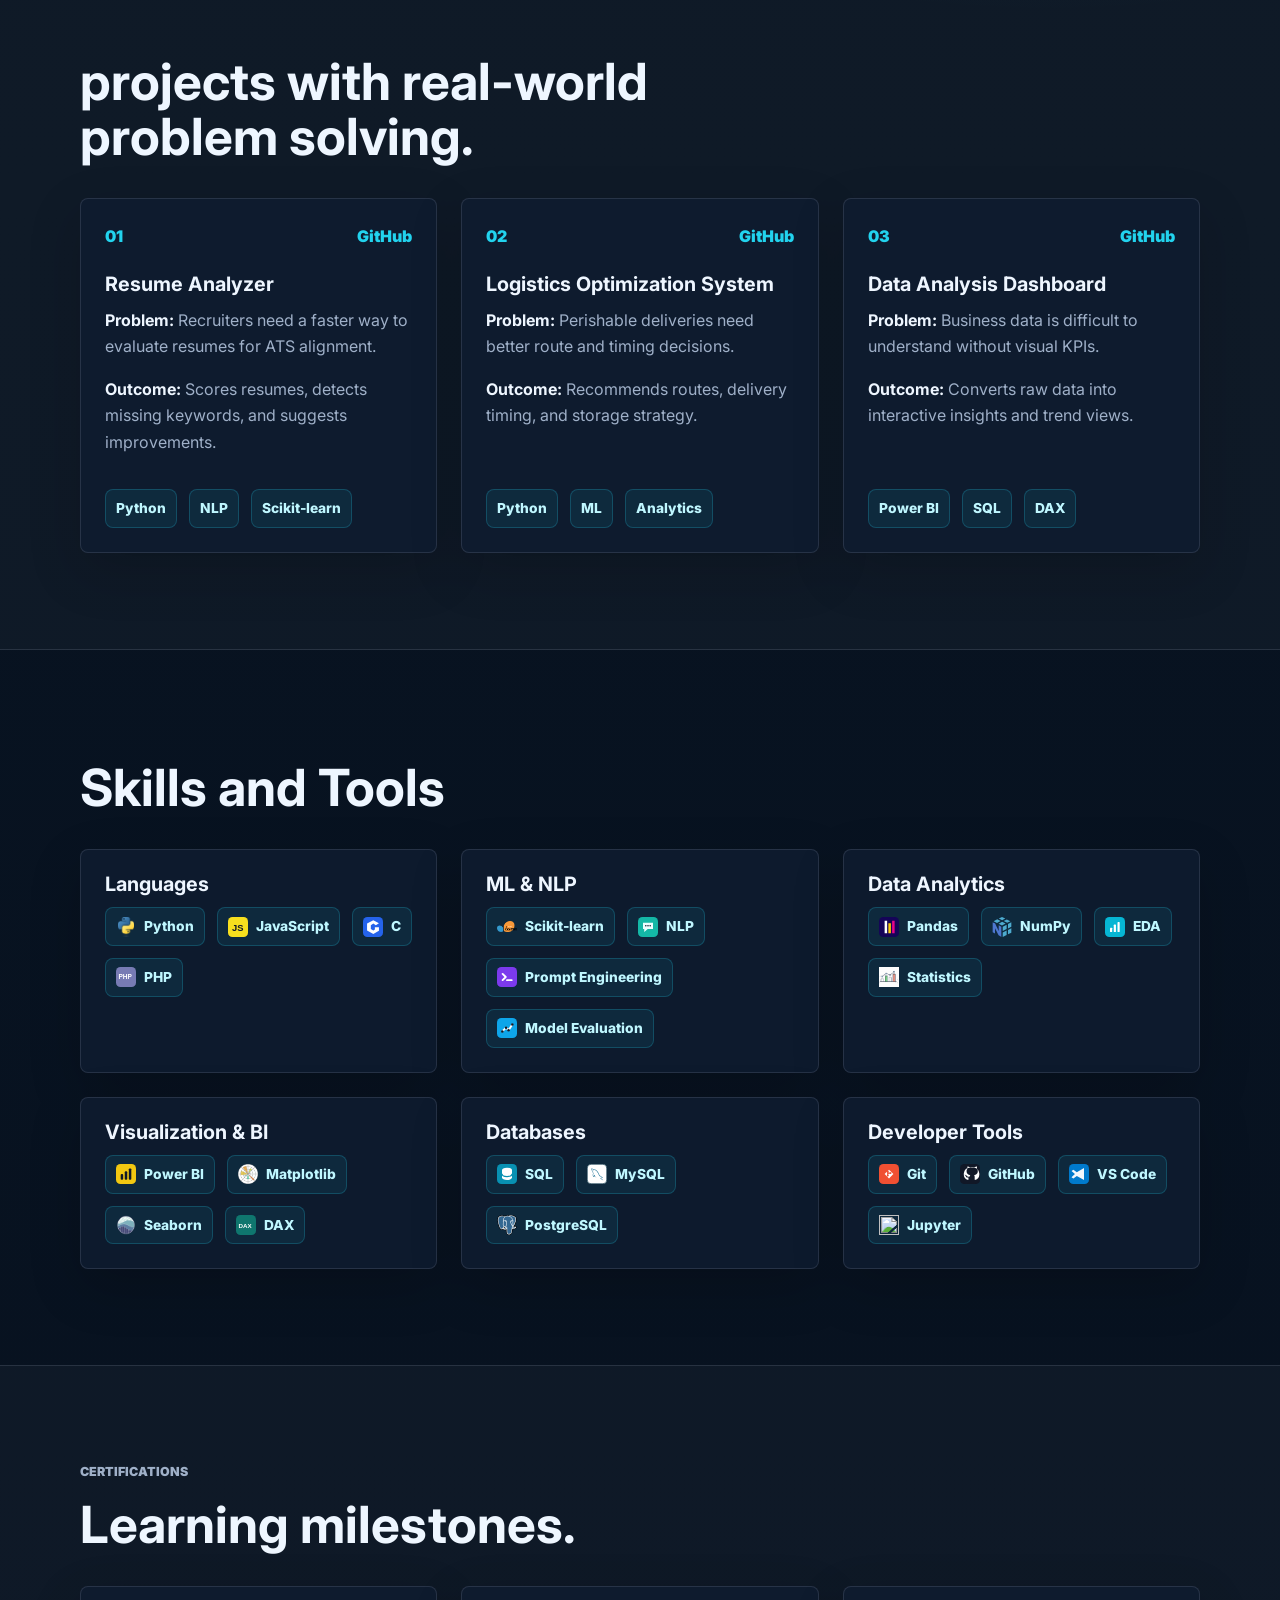
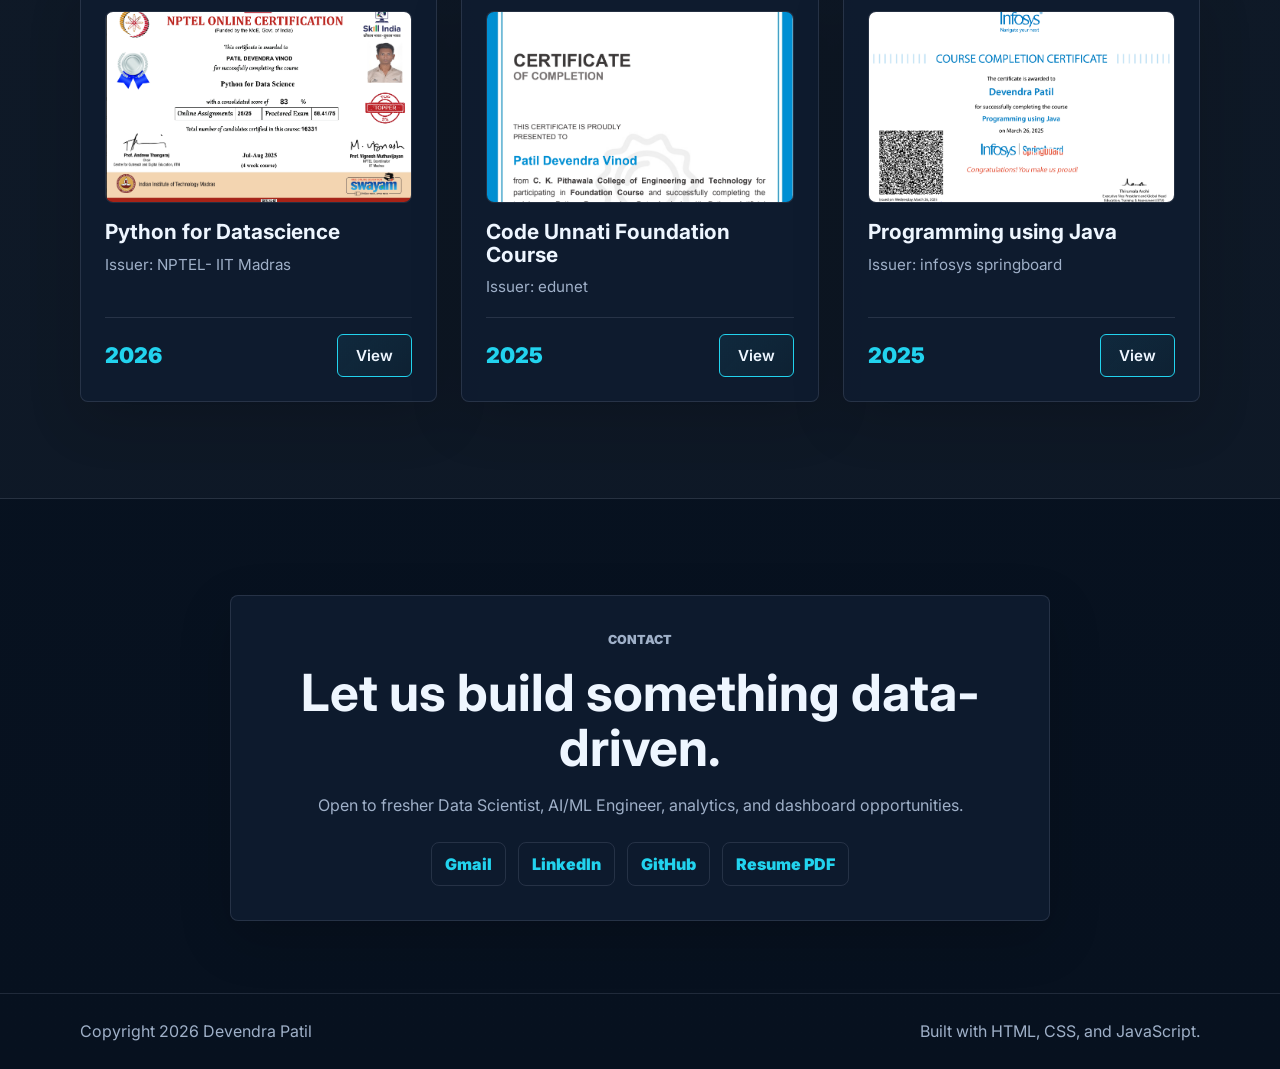
==== commit 19995189: "updated and semi final website remaining uploading projects" ====
--- a/index.html
+++ b/index.html
@@ -18,7 +18,16 @@
   </head>
   <body>
     <div class="cursor-dot" aria-hidden="true"></div>
-    <div class="cursor-ring" aria-hidden="true"></div>
+    <svg class="cursor-ring" viewBox="0 0 120 120" aria-hidden="true">
+      <defs>
+        <path id="cursor-text-path" d="M 60,60 m -36,0 a 36,36 0 1,1 72,0 a 36,36 0 1,1 -72,0" />
+      </defs>
+      <circle class="cursor-ring-core" cx="60" cy="60" r="28" />
+      <circle class="cursor-ring-outline" cx="60" cy="60" r="44" />
+      <text class="cursor-ring-text">
+        <textPath href="#cursor-text-path" startOffset="0%">| DEVENDRA PORTFOLIO | DataScientist |AI/ML </textPath>
+      </text>
+    </svg>
     <header class="site-header">
       <nav class="container nav" aria-label="Primary navigation">
         <a class="logo" href="#home" aria-label="Devendra Patil home">
@@ -68,6 +77,30 @@
             </div>
           </aside>
         </div>
+
+        <div class="container live-panel reveal" aria-label="Live data workflow">
+          <div class="live-node">
+            <span>01</span>
+            <strong>Raw Data</strong>
+            <small>CSV, SQL, resumes</small>
+          </div>
+          <div class="live-flow" aria-hidden="true">
+            <span></span>
+          </div>
+          <div class="live-node">
+            <span>02</span>
+            <strong>ML + NLP</strong>
+            <small>clean, train, evaluate</small>
+          </div>
+          <div class="live-flow" aria-hidden="true">
+            <span></span>
+          </div>
+          <div class="live-node">
+            <span>03</span>
+            <strong>Insights</strong>
+            <small>scores, KPIs, dashboards</small>
+          </div>
+        </div>
       </section>
 
       <section id="about" class="section">
@@ -99,6 +132,68 @@
         </div>
       </section>
 
+      <!-- <section class="section network-section" aria-label="AI network visual">
+        <div class="container">
+          <div class="network-visual reveal">
+            <img src="assets/image.png" alt="Futuristic connected AI network nodes" />
+            <span class="network-glow" aria-hidden="true"></span>
+          </div>
+        </div>
+      </section> -->
+
+      <!-- <section class="section stats-section">
+        <div class="container">
+          <div class="stats-grid">
+            <article class="stat-card reveal">
+              <div class="stat-value">
+                <span class="counter" data-target="12">0</span><span class="unit">+</span>
+              </div>
+              <p class="stat-label">Projects Built</p>
+              <p class="stat-desc">End-to-end ML, NLP, and analytics solutions</p>
+            </article>
+
+            <article class="stat-card reveal">
+              <div class="stat-value">
+                <span class="counter" data-target="5000">0</span><span class="unit">+</span>
+              </div>
+              <p class="stat-label">Lines of Code</p>
+              <p class="stat-desc">Python, SQL, JavaScript contributions</p>
+            </article>
+ -->
+            <!-- <article class="stat-card reveal">
+              <div class="stat-value">
+                <span class="counter" data-target="4">0</span>
+              </div>
+              <p class="stat-label">Certifications</p>
+              <p class="stat-desc">Continuous learning in Data Science</p>
+            </article>
+
+            <article class="stat-card reveal">
+              <div class="stat-value">
+                <span class="counter" data-target="100">0</span><span class="unit">%</span>
+              </div>
+              <p class="stat-label">Commitment</p> -->
+              <!-- <p class="stat-desc">Driven to deliver real-world value</p>
+            </article>
+          </div> -->
+
+          <!-- <div class="achievements-bar reveal">
+            <div class="achievement-item">
+              <strong>Data Processing:</strong>
+              <p>CSV, SQL, APIs, real-time datasets</p>
+            </div>
+            <div class="achievement-item">
+              <strong>Model Deployment:</strong>
+              <p>Evaluation, optimization, production-ready systems</p>
+            </div>
+            <div class="achievement-item">
+              <strong>Business Impact:</strong>
+              <p>Resume scoring, route optimization, BI dashboards</p>
+            </div>
+          </div>
+        </div>
+      </section> --> 
+
       <section id="projects" class="section section-panel">
         <div class="container">
           <div class="section-heading reveal">
@@ -158,15 +253,15 @@
       <section id="skills" class="section">
         <div class="container">
           <div class="section-heading reveal">
-            <p class="eyebrow">Skills &amp; Tools</p>
-            <h2>Technical toolkit</h2>
+            <p class="eyebrow">  </p>
+            <h2>Skills and Tools</h2>
           </div>
 
           <div class="skills-grid">
             <article class="skill-group reveal">
               <h3>Languages</h3>
               <div class="badge-row">
-                <span><img src="assets/logo-python.svg" alt="" />Python</span>
+                <span><img src="assets/logo-python.png" alt="" />Python</span>
                 <span><img src="assets/logo-js.svg" alt="" />JavaScript</span>
                 <span><img src="assets/logo-c.svg" alt="" />C</span>
                 <span><img src="assets/logo-php.svg" alt="" />PHP</span>
@@ -175,7 +270,7 @@
             <article class="skill-group reveal">
               <h3>ML &amp; NLP</h3>
               <div class="badge-row">
-                <span><img src="assets/logo-sklearn.svg" alt="" />Scikit-learn</span>
+                <span><img src="assets/logo-sklearn.png" alt="" />Scikit-learn</span>
                 <span><img src="assets/logo-nlp.svg" alt="" />NLP</span>
                 <span><img src="assets/logo-prompt.svg" alt="" />Prompt Engineering</span>
                 <span><img src="assets/logo-model.svg" alt="" />Model Evaluation</span>
@@ -185,17 +280,17 @@
               <h3>Data Analytics</h3>
               <div class="badge-row">
                 <span><img src="assets/logo-pandas.svg" alt="" />Pandas</span>
-                <span><img src="assets/logo-numpy.svg" alt="" />NumPy</span>
+                <span><img src="assets/logo-numpy1.svg" alt="" />NumPy</span>
                 <span><img src="assets/logo-eda.svg" alt="" />EDA</span>
-                <span><img src="assets/logo-stats.svg" alt="" />Statistics</span>
+                <span><img src="assets/logo-stat.png" alt="" />Statistics</span>
               </div>
             </article>
             <article class="skill-group reveal">
               <h3>Visualization &amp; BI</h3>
               <div class="badge-row">
                 <span><img src="assets/logo-powerbi.svg" alt="" />Power BI</span>
-                <span><img src="assets/logo-chart.svg" alt="" />Matplotlib</span>
-                <span><img src="assets/logo-seaborn.svg" alt="" />Seaborn</span>
+                <span><img src="assets/logo-mat.png" alt="" />Matplotlib</span>
+                <span><img src="assets/logo-seaborn.png" alt="" />Seaborn</span>
                 <span><img src="assets/logo-dax.svg" alt="" />DAX</span>
               </div>
             </article>
@@ -203,8 +298,8 @@
               <h3>Databases</h3>
               <div class="badge-row">
                 <span><img src="assets/logo-sql.svg" alt="" />SQL</span>
-                <span><img src="assets/logo-mysql.svg" alt="" />MySQL</span>
-                <span><img src="assets/logo-postgres.svg" alt="" />PostgreSQL</span>
+                <span><img src="assets/mysql-svgrepo-com.svg" alt="" />MySQL</span>
+                <span><img src="assets/postgresql-svgrepo-com.svg" alt="" />PostgreSQL</span>
               </div>
             </article>
             <article class="skill-group reveal">
@@ -213,7 +308,7 @@
                 <span><img src="assets/logo-git.svg" alt="" />Git</span>
                 <span><img src="assets/logo-github.svg" alt="" />GitHub</span>
                 <span><img src="assets/logo-vscode.svg" alt="" />VS Code</span>
-                <span><img src="assets/logo-jupyter.svg" alt="" />Jupyter</span>
+                <span><img src="assets/jupyter.pnggit " alt="" />Jupyter</span>
               </div>
             </article>
           </div>
@@ -227,31 +322,43 @@
             <h2>Learning milestones.</h2>
           </div>
 
-          <div class="cert-grid" href="https://drive.google.com/drive/folders/1OGqmWIbjG2qLHpnFV6apGnOIMbjjhdvD">
+          <div class="cert-grid">
             <article class="cert-card reveal">
-              <img src="git\assets\nptel_datascience.png" alt="Python For Datascience" />
+              <img src="assets\nptel_datascience.png" alt="Python For Datascience" />
               <h3>Python for Datascience</h3>
               <p>Issuer: NPTEL- IIT Madras</p>
-              <span>2026</span>
+              <div class="cert-card-footer">
+                <span>2026</span>
+                <a class="cert-btn" href="https://drive.google.com/drive/folders/1OGqmWIbjG2qLHpnFV6apGnOIMbjjhdvD" target="_blank" rel="noreferrer">View</a>
+              </div>
             </article>
             <article class="cert-card reveal">
-              <img src="assets/certificate-ds.svg" alt="Data Science Certification preview" />
-              <h3>Data Science Certification</h3>
-              <p>Issuer: Data Science Program</p>
-              <span>2026</span>
+              <img src="assets/code_unnati.png" alt="code unnati foundation course" />
+              <h3>Code Unnati Foundation Course</h3>
+              <p>Issuer: edunet</p>
+              <div class="cert-card-footer">
+                <span>2025</span>
+                <a class="cert-btn" href="https://drive.google.com/file/d/1NsTqNDYphHILzh4YkKGjaq60UzAeLSGH/view?usp=drive_link" target="_blank" rel="noreferrer">View</a>
+              </div>
             </article>
             <article class="cert-card reveal">
-              <img src="assets/certificate-pbi.svg" alt="Power BI Certification preview" />
-              <h3>Power BI Certification</h3>
-              <p>Issuer: Analytics Training</p>
-              <span>2026</span>
-            </article>
-            <article class="cert-card reveal">
+              <img src="assets/java.png" alt="Programming using Java preview" />
+              <h3>Programming using Java</h3>
+              <p>Issuer: infosys springboard</p>
+              <div class="cert-card-footer">
+                <span>2025</span>
+                <a class="cert-btn" href="https://drive.google.com/file/d/1xc75o7IOcqysKTRwfYPFPul_MLI5HZdu/view?usp=sharing" target="_blank" rel="noreferrer">View</a>
+              </div>
+            </article>
+            <!-- <article class="cert-card reveal">
               <img src="assets/certificate-sql.svg" alt="SQL Certification preview" />
               <h3>SQL Certification</h3>
               <p>Issuer: Database Training</p>
-              <span>2026</span>
-            </article>
+              <div class="cert-card-footer">
+                <span>2026</span>
+                <a class="cert-btn" href="https://drive.google.com/drive/folders/1OGqmWIbjG2qLHpnFV6apGnOIMbjjhdvD" target="_blank" rel="noreferrer">View</a>
+              </div>
+            </article> -->
           </div>
         </div>
       </section>
@@ -265,7 +372,7 @@
             <a href="https://mail.google.com/mail/?view=cm&fs=1&to=patildevendra984@gmail.com" target="_blank" rel="noreferrer">Gmail</a>
             <a href="https://www.linkedin.com/in/devendra984/" target="_blank" rel="noreferrer">LinkedIn</a>
             <a href="https://github.com/Devendra-Vinod-Patil" target="_blank" rel="noreferrer">GitHub</a>
-            <a href="https://drive.google.com/drive/folders/1OGqmWIbjG2qLHpnFV6apGnOIMbjjhdvD" target="_blank" rel="noreferrer">Resume PDF</a>
+            <a href="https://drive.google.com/file/d/1axH2HiKf-1ac1Lb56Pnz57NJJ3i9gFXV/view?usp=drive_link" target="_blank" rel="noreferrer">Resume PDF</a>
           </div>
         </div>
       </section>
@@ -274,7 +381,7 @@
     <footer class="site-footer">
       <div class="container footer-content">
         <p>Copyright <span id="year"></span> Devendra Patil</p>
-        <p>Built with HTML, CSS, and JavaScript. No jQuery.</p>
+        <p>Built with HTML, CSS, and JavaScript.</p>
       </div>
     </footer>
 
--- a/styles.css
+++ b/styles.css
@@ -69,7 +69,6 @@
   top: 0;
   left: 0;
   z-index: 9999;
-  border-radius: 999px;
   pointer-events: none;
   transform: translate(-50%, -50%);
 }
@@ -82,17 +81,47 @@
 }
 
 .cursor-ring {
-  width: 36px;
-  height: 36px;
-  border: 1px solid rgba(34, 211, 238, 0.75);
-  transition: width 0.18s ease, height 0.18s ease, border-color 0.18s ease, background-color 0.18s ease;
+  width: 108px;
+  height: 108px;
+  overflow: visible;
+  transition: width 0.2s ease, height 0.2s ease, filter 0.2s ease;
+  filter: drop-shadow(0 0 10px rgba(34, 211, 238, 0.35));
 }
 
 body.cursor-active .cursor-ring {
-  width: 58px;
-  height: 58px;
-  border-color: rgba(20, 184, 166, 0.9);
-  background: rgba(34, 211, 238, 0.08);
+  width: 124px;
+  height: 124px;
+  filter: drop-shadow(0 0 16px rgba(20, 184, 166, 0.48));
+}
+
+.cursor-ring-outline {
+  fill: rgba(34, 211, 238, 0.06);
+  stroke: rgba(34, 211, 238, 0.8);
+  stroke-width: 1.6;
+}
+
+.cursor-ring-core {
+  fill: rgba(7, 17, 31, 0.78);
+  stroke: rgba(20, 184, 166, 0.65);
+  stroke-width: 1.1;
+}
+
+.cursor-ring-text {
+  fill: #9ff7ff;
+  font-size: 7px;
+  font-weight: 800;
+  letter-spacing: 1.2px;
+  text-transform: uppercase;
+  animation: spinCursorText 8s linear infinite;
+  transform-origin: 60px 60px;
+}
+
+body.cursor-active .cursor-ring-outline {
+  stroke: rgba(20, 184, 166, 0.95);
+}
+
+body.cursor-active .cursor-ring-text {
+  fill: #b6fff2;
 }
 
 .container {
@@ -190,11 +219,14 @@
   padding: 96px 0;
 }
 
+#about.section {
+  padding-bottom: 20px;
+}
+
 .hero {
-  min-height: calc(100svh - 72px);
-  display: grid;
-  align-items: center;
-  padding-top: 72px;
+  min-height: auto;
+  padding-top: 92px;
+  padding-bottom: 54px;
 }
 
 .hero-grid {
@@ -369,6 +401,80 @@
   font-weight: 700;
 }
 
+.live-panel {
+  display: grid;
+  grid-template-columns: minmax(150px, 1fr) minmax(80px, 0.4fr) minmax(150px, 1fr) minmax(80px, 0.4fr) minmax(150px, 1fr);
+  gap: 16px;
+  align-items: center;
+  margin-top: 54px;
+  border: 1px solid var(--line);
+  border-radius: 8px;
+  background:
+    linear-gradient(135deg, rgba(34, 211, 238, 0.08), rgba(59, 130, 246, 0.04)),
+    rgba(16, 29, 50, 0.58);
+  box-shadow: 0 18px 52px rgba(0, 0, 0, 0.2);
+  padding: 18px;
+  overflow: hidden;
+}
+
+.live-node {
+  position: relative;
+  min-height: 112px;
+  display: grid;
+  align-content: center;
+  gap: 4px;
+  border: 1px solid rgba(34, 211, 238, 0.18);
+  border-radius: 8px;
+  background: rgba(7, 17, 31, 0.68);
+  padding: 18px;
+}
+
+.live-node::after {
+  content: "";
+  position: absolute;
+  top: 14px;
+  right: 14px;
+  width: 10px;
+  height: 10px;
+  border-radius: 999px;
+  background: var(--cyan);
+  box-shadow: 0 0 0 0 rgba(34, 211, 238, 0.5);
+  animation: livePulse 1.8s ease-out infinite;
+}
+
+.live-node span {
+  color: var(--cyan);
+  font-size: 0.82rem;
+  font-weight: 900;
+}
+
+.live-node strong {
+  color: var(--text);
+  font-size: 1.1rem;
+}
+
+.live-node small {
+  color: var(--muted);
+  font-weight: 800;
+}
+
+.live-flow {
+  position: relative;
+  height: 3px;
+  border-radius: 999px;
+  background: rgba(148, 163, 184, 0.22);
+  overflow: hidden;
+}
+
+.live-flow span {
+  position: absolute;
+  inset: 0 auto 0 0;
+  width: 42%;
+  border-radius: inherit;
+  background: linear-gradient(90deg, transparent, var(--cyan), var(--teal));
+  animation: dataFlow 1.7s linear infinite;
+}
+
 .split-layout {
   display: grid;
   grid-template-columns: 0.9fr 1.1fr;
@@ -412,6 +518,51 @@
   color: var(--muted);
 }
 
+.network-section {
+  padding-top: 0;
+  padding-bottom: 28px;
+}
+
+.network-visual {
+  position: relative;
+  overflow: hidden;
+  border: 1px solid rgba(34, 211, 238, 0.34);
+  border-radius: 14px;
+  background: linear-gradient(135deg, rgba(19, 35, 59, 0.58), rgba(12, 23, 40, 0.66));
+  box-shadow: 0 26px 70px rgba(0, 0, 0, 0.32), inset 0 0 0 1px rgba(159, 248, 255, 0.08);
+}
+
+.network-visual::before {
+  content: "";
+  position: absolute;
+  inset: 0;
+  background:
+    linear-gradient(115deg, transparent 20%, rgba(159, 248, 255, 0.16) 48%, transparent 70%),
+    radial-gradient(circle at 18% 18%, rgba(34, 211, 238, 0.2), transparent 34%);
+  mix-blend-mode: screen;
+  animation: networkSweep 6.5s linear infinite;
+  pointer-events: none;
+}
+
+.network-visual img {
+  width: 100%;
+  aspect-ratio: 16 / 7;
+  object-fit: cover;
+  opacity: 0.92;
+  transform-origin: center;
+  animation: networkFloat 8s ease-in-out infinite;
+}
+
+.network-glow {
+  position: absolute;
+  inset: auto 8% 8% 8%;
+  height: 14%;
+  border-radius: 999px;
+  background: radial-gradient(ellipse at center, rgba(34, 211, 238, 0.34), rgba(34, 211, 238, 0));
+  filter: blur(18px);
+  animation: pulseGlow 3.4s ease-in-out infinite;
+}
+
 .section-panel {
   border-block: 1px solid var(--line);
   background: rgba(255, 255, 255, 0.03);
@@ -421,7 +572,7 @@
 .skills-grid,
 .cert-grid {
   display: grid;
-  gap: 18px;
+  gap: 24px;
   margin-top: 34px;
 }
 
@@ -434,7 +585,8 @@
 }
 
 .cert-grid {
-  grid-template-columns: repeat(4, minmax(0, 1fr));
+  grid-template-columns: repeat(auto-fit, minmax(280px, 1fr));
+  align-items: stretch;
 }
 
 .project-card,
@@ -530,11 +682,10 @@
   color: var(--text);
 }
 
-.cert-card span {
-  display: inline-flex;
-  margin-top: 12px;
-  color: var(--cyan);
-  font-weight: 900;
+.cert-card {
+  display: flex;
+  flex-direction: column;
+  min-height: 100%;
 }
 
 .cert-card img {
@@ -547,6 +698,57 @@
   object-fit: cover;
 }
 
+.cert-card h3 {
+  margin: 0 0 8px 0;
+  font-size: 1.3rem;
+}
+
+.cert-card p {
+  margin: 0 0 auto 0;
+  color: var(--muted);
+  font-size: 0.95rem;
+}
+
+.cert-card-footer {
+  display: flex;
+  align-items: center;
+  justify-content: space-between;
+  gap: 12px;
+  margin-top: 18px;
+  padding-top: 16px;
+  border-top: 1px solid var(--line);
+}
+
+.cert-card span {
+  color: var(--cyan);
+  font-weight: 900;
+  font-size: 1.35rem;
+}
+
+.cert-btn {
+  display: inline-flex;
+  align-items: center;
+  justify-content: center;
+  padding: 8px 18px;
+  font-size: 0.95rem;
+  font-weight: 600;
+  color: var(--text);
+  border: 1px solid var(--cyan);
+  border-radius: 6px;
+  background: linear-gradient(135deg, rgba(34, 211, 238, 0.08), rgba(20, 184, 166, 0.04));
+  text-decoration: none;
+  transition: all 0.3s ease;
+  cursor: none;
+  white-space: nowrap;
+}
+
+.cert-btn:hover {
+  border-color: var(--teal);
+  background: linear-gradient(135deg, rgba(34, 211, 238, 0.16), rgba(20, 184, 166, 0.12));
+  box-shadow: 0 0 16px rgba(34, 211, 238, 0.24);
+  transform: translateY(-2px);
+}
+
 .contact-section {
   padding-bottom: 72px;
 }
@@ -622,22 +824,91 @@
   }
 }
 
+@keyframes livePulse {
+  0% {
+    box-shadow: 0 0 0 0 rgba(34, 211, 238, 0.48);
+  }
+
+  100% {
+    box-shadow: 0 0 0 18px rgba(34, 211, 238, 0);
+  }
+}
+
+@keyframes dataFlow {
+  0% {
+    transform: translateX(-110%);
+  }
+
+  100% {
+    transform: translateX(250%);
+  }
+}
+
+@keyframes networkFloat {
+  0%,
+  100% {
+    transform: scale(1) translateY(0);
+  }
+
+  50% {
+    transform: scale(1.035) translateY(-6px);
+  }
+}
+
+@keyframes networkSweep {
+  0% {
+    transform: translateX(-35%);
+  }
+
+  100% {
+    transform: translateX(35%);
+  }
+}
+
+@keyframes pulseGlow {
+  0%,
+  100% {
+    opacity: 0.4;
+  }
+
+  50% {
+    opacity: 0.9;
+  }
+}
+
 @media (max-width: 980px) {
   .hero-grid,
   .split-layout,
   .project-grid,
-  .skills-grid,
-  .cert-grid {
+  .skills-grid {
     grid-template-columns: 1fr;
+  }
+
+  .network-visual img {
+    aspect-ratio: 16 / 9;
   }
 
   .hero-card {
     max-width: 320px;
   }
 
-  .cert-grid {
-    grid-template-columns: repeat(2, minmax(0, 1fr));
-  }
+  .live-panel {
+    grid-template-columns: 1fr;
+  }
+
+  .live-flow {
+    height: 40px;
+    width: 3px;
+    justify-self: center;
+  }
+
+  .live-flow span {
+    width: 100%;
+    height: 42%;
+    background: linear-gradient(180deg, transparent, var(--cyan), var(--teal));
+    animation-name: dataFlowVertical;
+  }
+
 }
 
 @media (max-width: 760px) {
@@ -701,9 +972,14 @@
     padding: 72px 0;
   }
 
+  #about.section {
+    padding-bottom: 14px;
+  }
+
   .hero {
     min-height: auto;
     padding-top: 54px;
+    padding-bottom: 42px;
   }
 
   h1 {
@@ -714,8 +990,17 @@
     font-size: 1.25rem;
   }
 
-  .cert-grid {
-    grid-template-columns: 1fr;
+  .network-section {
+    padding-top: 0;
+    padding-bottom: 20px;
+  }
+
+  .network-visual {
+    border-radius: 10px;
+  }
+
+  .network-visual img {
+    aspect-ratio: 4 / 3;
   }
 
   .hero-actions,
@@ -733,3 +1018,24 @@
     flex-direction: column;
   }
 }
+
+@keyframes dataFlowVertical {
+  0% {
+    transform: translateY(-110%);
+  }
+
+  100% {
+    transform: translateY(250%);
+  }
+}
+
+@keyframes spinCursorText {
+  from {
+    transform: rotate(0deg);
+  }
+
+  to {
+    transform: rotate(360deg);
+  }
+}
+
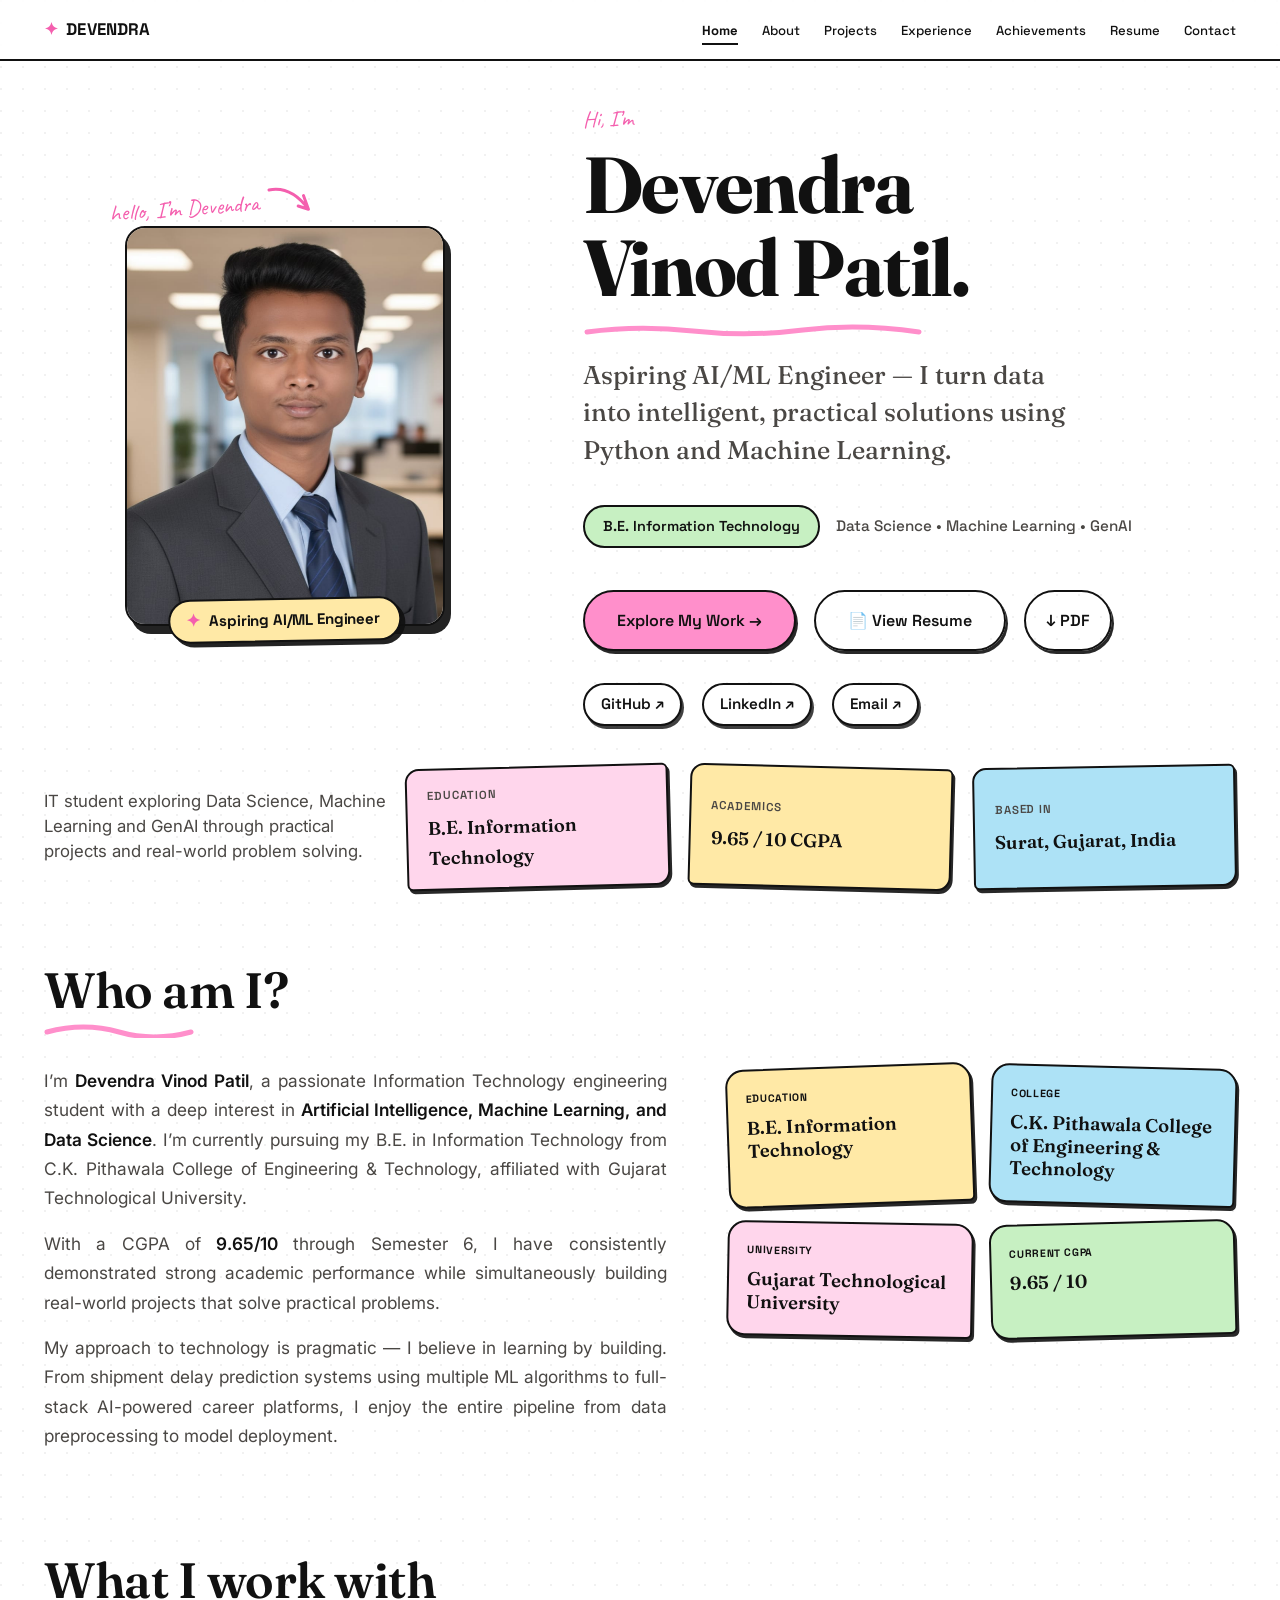
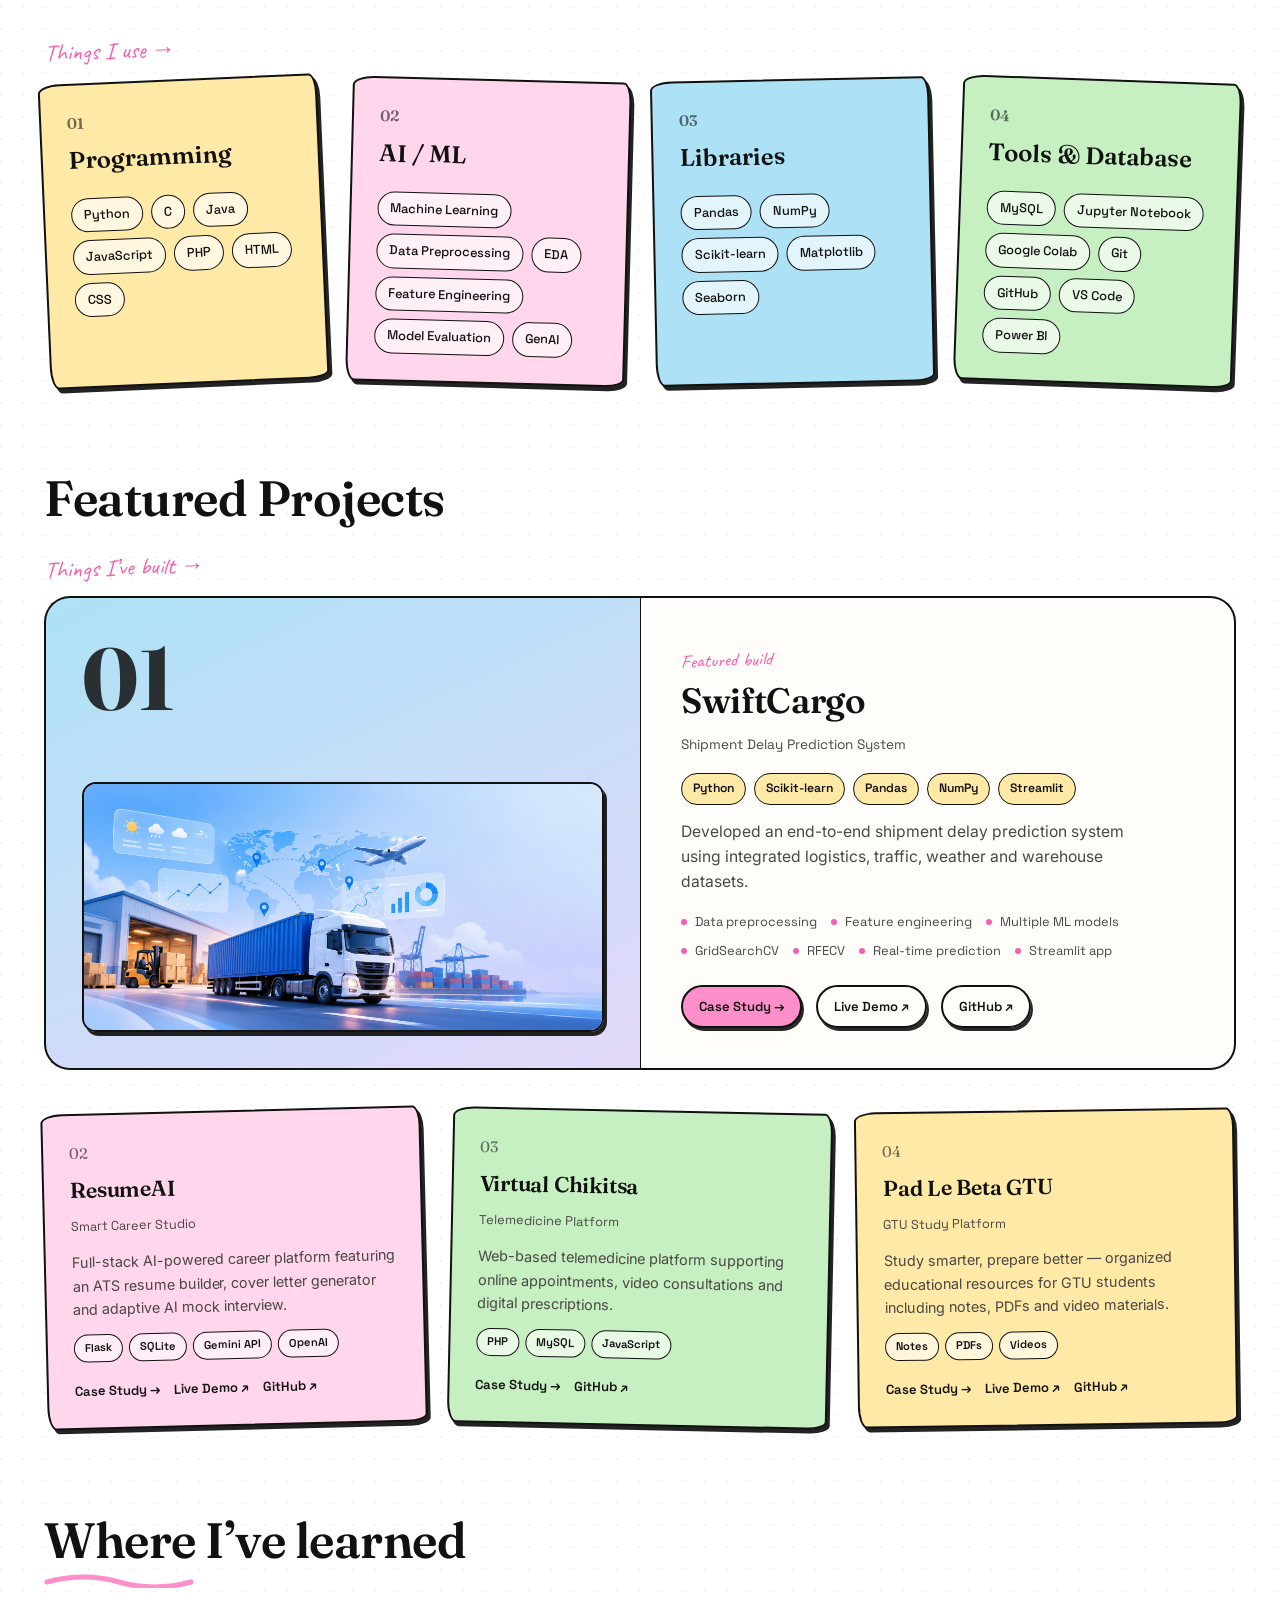
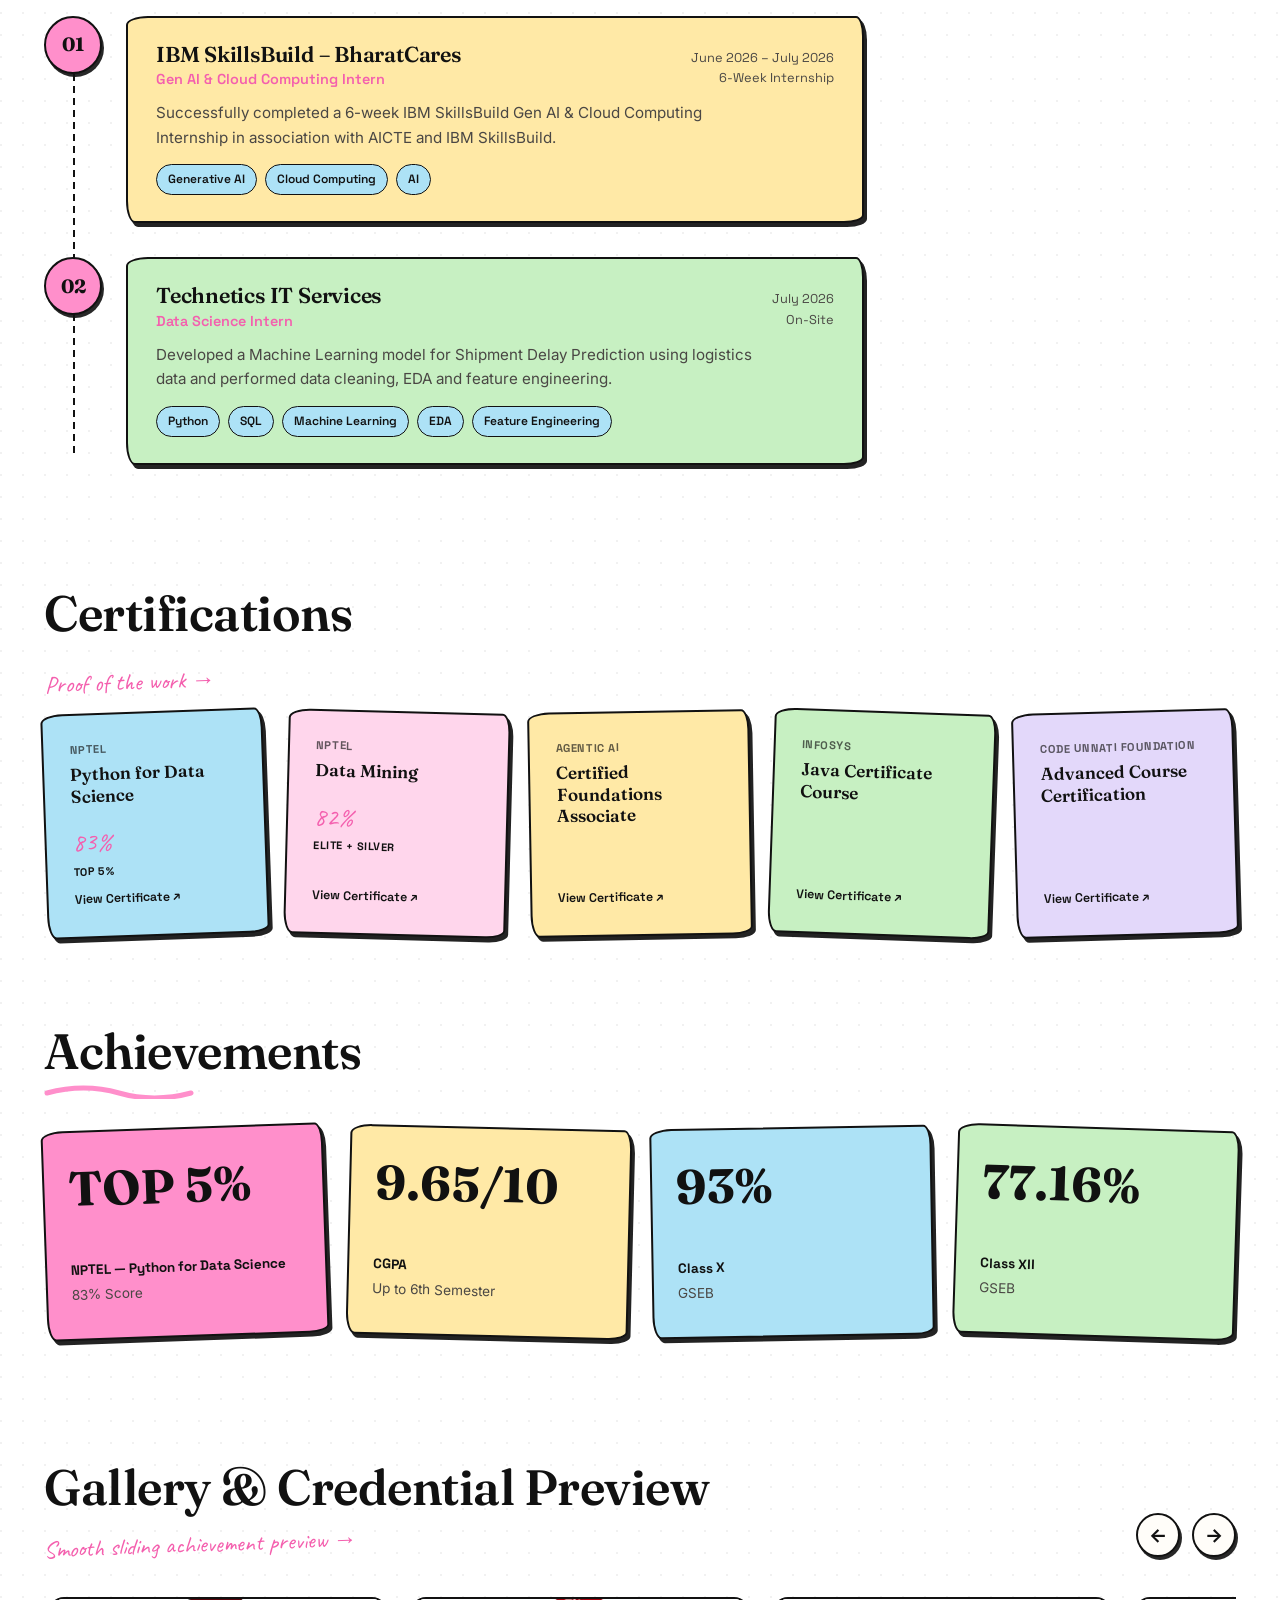
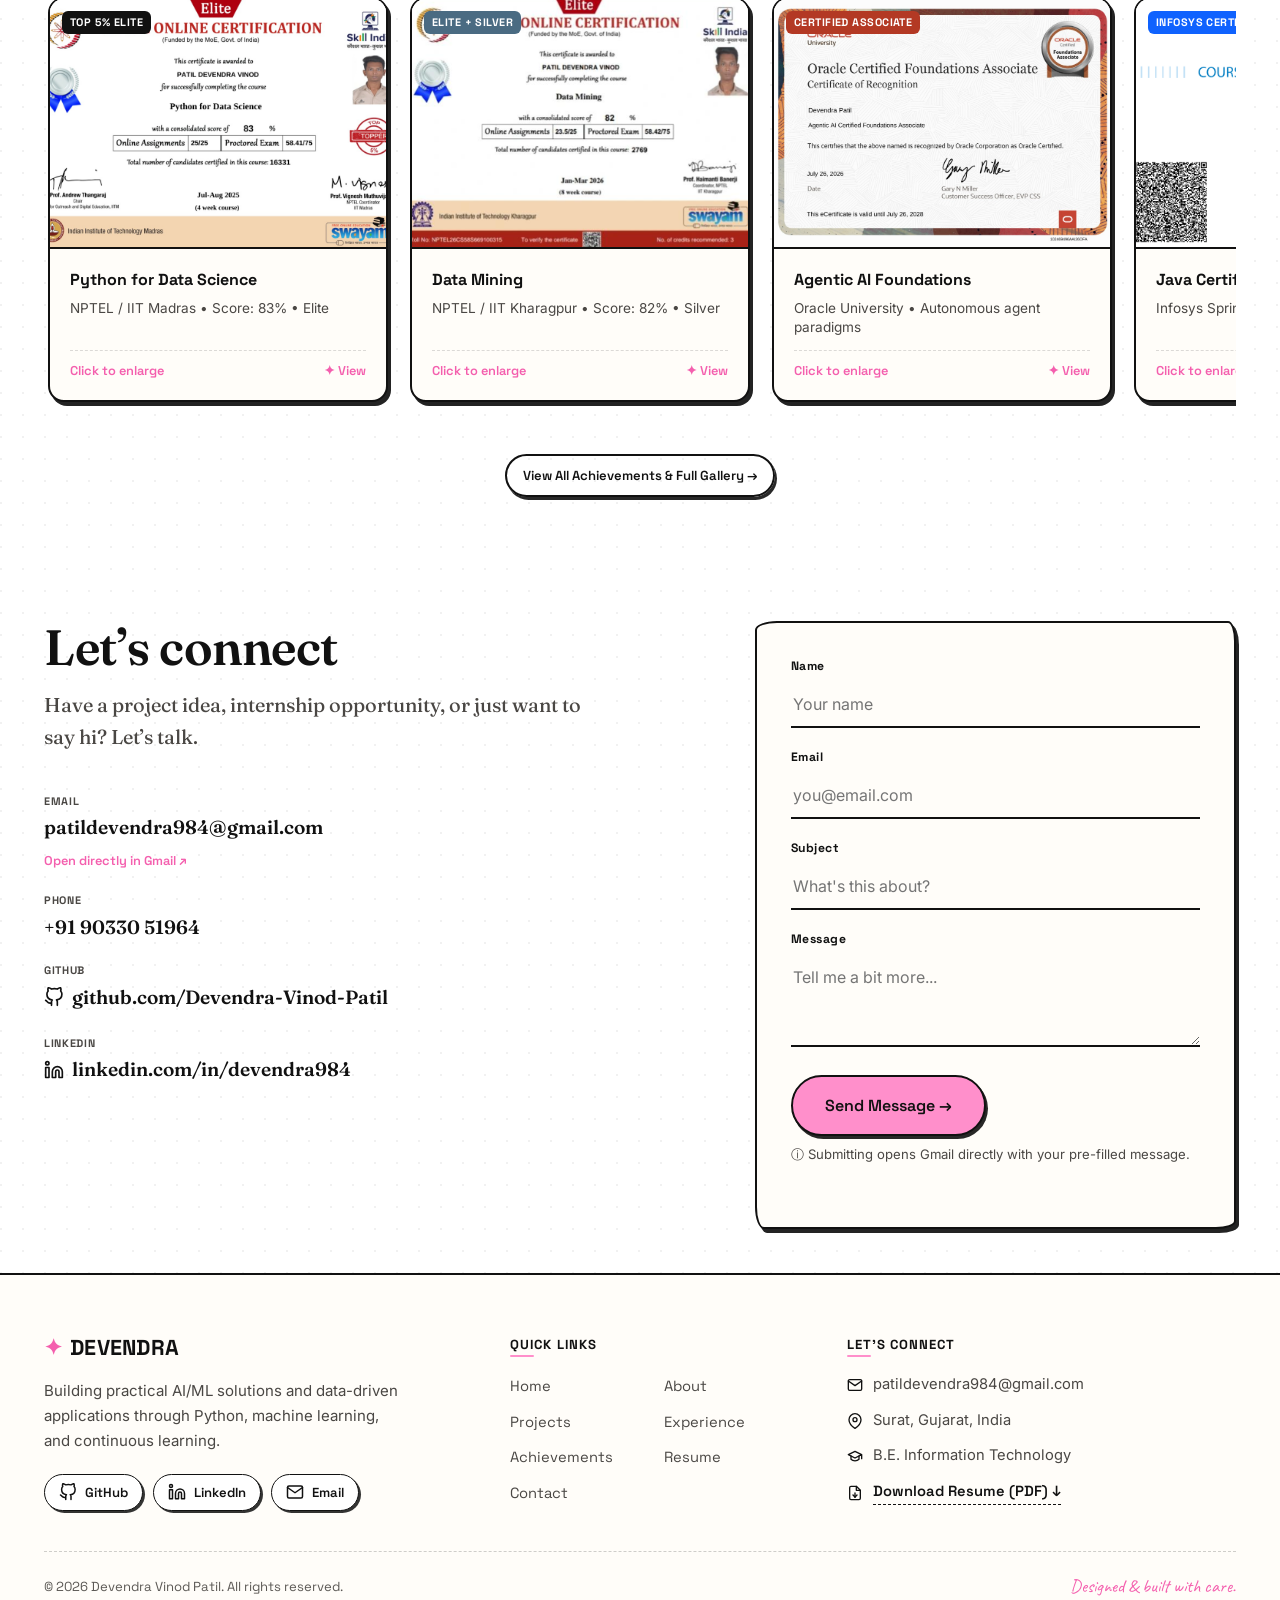
==== commit 569b4547: "feat: portfolio release with responsive case studies and contact social icons" ====
--- a/index.html
+++ b/index.html
@@ -1,390 +1,926 @@
 <!DOCTYPE html>
 <html lang="en">
-  <head>
-    <meta charset="UTF-8" />
-    <meta name="viewport" content="width=device-width, initial-scale=1.0" />
-    <title>Devendra Patil | Data Scientist</title>
-    <meta
-      name="description"
-      content="Portfolio of Devendra Patil, a Data Scientist specializing in machine learning, NLP, and analytics."
-    />
-    <link rel="preconnect" href="https://fonts.googleapis.com" />
-    <link rel="preconnect" href="https://fonts.gstatic.com" crossorigin />
+
+<head>
+    <meta charset="UTF-8">
+    <meta name="viewport" content="width=device-width, initial-scale=1.0">
+    <title>Devendra Vinod Patil — Aspiring AI/ML Engineer | Portfolio</title>
+    <meta name="description"
+        content="Portfolio of Devendra Vinod Patil — B.E. Information Technology student specializing in AI, Machine Learning, Data Science and Applied AI. CGPA 9.65/10.">
+    <meta name="keywords" content="Devendra Patil, AI, ML, Machine Learning, Data Science, Python, Portfolio">
+    <meta property="og:title" content="Devendra Vinod Patil — Aspiring AI/ML Engineer">
+    <meta property="og:description" content="B.E. IT student building intelligent solutions with Python, ML, and Data Science. Explore projects, certifications, and achievements.">
+    <meta property="og:image" content="images/myimage.png">
+    <meta name="twitter:card" content="summary_large_image">
+
+    <meta property="og:type" content="website">
+    <meta name="author" content="Devendra Vinod Patil">
+    
+    <!-- Google Fonts -->
+    <link rel="preconnect" href="https://fonts.googleapis.com">
+    <link rel="preconnect" href="https://fonts.gstatic.com" crossorigin>
     <link
-      href="https://fonts.googleapis.com/css2?family=Inter:wght@400;500;600;700;800;900&display=swap"
-      rel="stylesheet"
-    />
-    <link rel="stylesheet" href="styles.css" />
-  </head>
-  <body>
-    <div class="cursor-dot" aria-hidden="true"></div>
-    <svg class="cursor-ring" viewBox="0 0 120 120" aria-hidden="true">
-      <defs>
-        <path id="cursor-text-path" d="M 60,60 m -36,0 a 36,36 0 1,1 72,0 a 36,36 0 1,1 -72,0" />
-      </defs>
-      <circle class="cursor-ring-core" cx="60" cy="60" r="28" />
-      <circle class="cursor-ring-outline" cx="60" cy="60" r="44" />
-      <text class="cursor-ring-text">
-        <textPath href="#cursor-text-path" startOffset="0%">| DEVENDRA PORTFOLIO | DataScientist |AI/ML </textPath>
-      </text>
-    </svg>
-    <header class="site-header">
-      <nav class="container nav" aria-label="Primary navigation">
-        <a class="logo" href="#home" aria-label="Devendra Patil home">
-          <span>DVP</span>
-          <strong>Devendra Patil</strong>
-        </a>
-        <button class="nav-toggle" type="button" aria-label="Toggle navigation menu" aria-expanded="false">
-          <span></span>
-          <span></span>
-          <span></span>
-        </button>
-        <ul class="nav-links">
-          <li><a href="#about">About</a></li>
-          <li><a href="#projects">Projects</a></li>
-          <li><a href="#skills">Skills</a></li>
-          <li><a href="#certifications">Certifications</a></li>
-          <li><a href="#contact">Contact</a></li>
-        </ul>
-      </nav>
+        href="https://fonts.googleapis.com/css2?family=Fraunces:ital,opsz,wght@0,9..144,300;0,9..144,450;0,9..144,600;0,9..144,700;0,9..144,900;1,9..144,500&family=Space+Grotesk:wght@400;500;600;700&family=Caveat:wght@500;600;700&family=Inter:wght@400;500;600&display=swap"
+        rel="stylesheet">
+    
+    <!-- External Custom Stylesheet -->
+    <link rel="stylesheet" href="css/style.css">
+    <link rel="icon" type="image/svg+xml" href="favicon.svg">
+</head>
+
+<body>
+
+    <!-- ============================================================
+         1. HEADER & NAVIGATION (HEADER PART)
+         ============================================================
+         MODIFY: Navigation links, logo brand text & icon here.
+    -->
+    <header>
+        <div class="nav-inner">
+            <!-- Brand Logo -->
+            <a href="index.html" class="logo"><span class="star">&#10022;</span> DEVENDRA</a>
+            
+            <!-- Desktop Navigation Links -->
+            <nav class="primary-nav" aria-label="Primary">
+                <ul class="nav-links">
+                    <li><a href="index.html" class="nav-active">Home</a></li>
+                    <li><a href="about.html">About</a></li>
+                    <li><a href="projects.html">Projects</a></li>
+                    <li><a href="experience.html">Experience</a></li>
+                    <li><a href="achievements.html">Achievements</a></li>
+                    <li><a href="resume.html">Resume</a></li>
+                    <li><a href="contact.html">Contact</a></li>
+                </ul>
+            </nav>
+
+            <!-- Mobile Hamburger Button -->
+            <button class="burger" id="burger" aria-label="Open menu" aria-expanded="false">
+                <span></span><span></span><span></span>
+            </button>
+        </div>
     </header>
 
-    <main id="home">
-      <section class="hero section">
-        <div class="container hero-grid">
-          <div class="hero-copy reveal">
-            <p class="eyebrow">Data Scientist | ML | NLP | Analytics</p>
-            <h1>Devendra Patil</h1>
-            <p class="hero-tagline">Building intelligent systems with ML, NLP &amp; data analytics</p>
-            <p class="hero-summary">
-              Fresher Data Scientist building practical projects with Python, SQL, machine
-              learning, NLP, and analytics tools.
-            </p>
-            <div class="hero-actions">
-              <a class="btn btn-primary" href="#projects">View Projects</a>
-              <a class="btn btn-secondary" href="https://drive.google.com/drive/folders/1OGqmWIbjG2qLHpnFV6apGnOIMbjjhdvD" target="_blank" rel="noreferrer">Download Resume</a>
-            </div>
-          </div>
-
-          <aside class="hero-card reveal" aria-label="Profile card">
-            <div class="profile-photo">
-              <img src="assets/devendra-profile.png" alt="Devendra Patil" />
-            </div>
-            <div class="profile-card-copy">
-              <span>Fresher | Open to opportunities</span>
-              <h2>Data Scientist</h2>
-              <p>Machine Learning, NLP, SQL, Power BI, Python</p>
-            </div>
-          </aside>
+    <!-- ============================================================
+         2. MOBILE OVERLAY MENU
+         ============================================================
+    -->
+    <div class="mobile-menu" id="mobileMenu">
+        <button class="mm-close" id="mmClose" aria-label="Close menu">&times;</button>
+        <a href="index.html" class="mm-link">Home</a>
+        <a href="about.html" class="mm-link">About</a>
+        <a href="projects.html" class="mm-link">Projects</a>
+        <a href="experience.html" class="mm-link">Experience</a>
+        <a href="achievements.html" class="mm-link">Achievements</a>
+        <a href="resume.html" class="mm-link">Resume</a>
+        <a href="contact.html" class="mm-link">Contact</a>
+    </div>
+
+    <!-- ============================================================
+         MAIN CONTENT AREA
+         ============================================================ -->
+    <main id="top">
+
+        <!-- ============================================================
+             3. HERO SECTION
+             ============================================================
+             MODIFY: Hero greeting, portrait image/SVG, title, subtext, badges, CTAs & fact chips.
+        -->
+        <section class="hero">
+            <div class="container">
+                <div class="hero-grid">
+
+                    <!-- Left: Portrait Photo / Illustration -->
+                    <div class="hero-photo-wrap">
+                        <div class="hero-annotation" aria-hidden="true">
+                            <span>hello, I&rsquo;m Devendra</span>
+                            <svg viewBox="0 0 46 34">
+                                <path d="M2 4 C 18 2, 30 10, 40 26 M40 26 L 30 22 M40 26 L 36 12" />
+                            </svg>
+                        </div>
+
+                        <div class="photo-card">
+                            <img src="images/myimage.png" alt="Devendra Vinod Patil" class="hero-photo" width="320" height="400">
+                        </div>
+                        <div class="photo-role-badge"><span class="star">&#10022;</span> Aspiring AI/ML Engineer</div>
+                    </div>
+
+                    <!-- Right: Hero Text Content -->
+                    <div class="hero-copy reveal">
+                        <span class="hero-eyebrow">Hi, I&rsquo;m</span>
+                        <h1>Devendra<br><span class="name-highlight">Vinod Patil.</span></h1>
+                        <!-- Animated doodle underline below name -->
+                        <svg class="name-underline" viewBox="0 0 340 14" aria-hidden="true">
+                            <path d="M4 9 Q 55 2, 110 8 T 220 7 T 336 9" />
+                        </svg>
+                        <p class="hero-sub">Aspiring AI/ML Engineer — I turn data into intelligent, practical solutions using Python and Machine Learning.</p>
+
+                        <div class="hero-role">
+                            <span class="role-badge">B.E. Information Technology</span>
+                            <span class="role-tags">Data Science &bull; Machine Learning &bull; GenAI</span>
+                        </div>
+
+                        <!-- Action Buttons -->
+                        <div class="hero-ctas">
+                            <a href="#projects" class="btn btn-solid">Explore My Work &rarr;</a>
+                            <a href="resume.html" class="btn btn-ghost">&#128196; View Resume</a>
+                            <a href="Devendra_Vinod_Patil_Resume.pdf" download="Devendra_Vinod_Patil_Resume.pdf" class="btn btn-ghost" style="padding:16px 20px;" title="Download PDF">&#8595; PDF</a>
+                        </div>
+
+                        <!-- Social Media Links -->
+                        <div class="hero-social">
+                            <a href="https://github.com/Devendra-Vinod-Patil" target="_blank" rel="noopener">GitHub &#8599;</a>
+                            <a href="https://linkedin.com/in/devendra984" target="_blank" rel="noopener">LinkedIn &#8599;</a>
+                            <a href="mailto:patildevendra984@gmail.com">Email &#8599;</a>
+                        </div>
+                    </div>
+                </div>
+
+                <!-- Bottom Fact Strip -->
+                <div class="hero-strip reveal">
+                    <p class="intro">IT student exploring Data Science, Machine Learning and GenAI through practical projects and real-world problem solving.</p>
+                    <div class="fact-chip">
+                        <div class="fk">EDUCATION</div>
+                        <div class="fv">B.E. Information Technology</div>
+                    </div>
+                    <div class="fact-chip">
+                        <div class="fk">ACADEMICS</div>
+                        <div class="fv">9.65 / 10 CGPA</div>
+                    </div>
+                    <div class="fact-chip">
+                        <div class="fk">BASED IN</div>
+                        <div class="fv">Surat, Gujarat, India</div>
+                    </div>
+                </div>
+            </div>
+        </section>
+
+        <!-- ============================================================
+             4. ABOUT SECTION
+             ============================================================
+             MODIFY: Bio text & quick info notes (Education, College, CGPA).
+        -->
+        <section id="about">
+            <div class="container">
+                <div class="section-head reveal">
+                    <h2>Who am I?</h2>
+                    <svg class="doodle-underline" viewBox="0 0 150 14">
+                        <path d="M3 8 Q 40 -2, 75 8 T 147 8" />
+                    </svg>
+                </div>
+
+                <div class="about-grid">
+                    <div class="about-copy reveal">
+                        <p>I&rsquo;m <strong>Devendra Vinod Patil</strong>, a passionate Information Technology engineering student with a deep interest in <strong>Artificial Intelligence, Machine Learning, and Data Science</strong>. I&rsquo;m currently pursuing my B.E. in Information Technology from C.K. Pithawala College of Engineering &amp; Technology, affiliated with Gujarat Technological University.</p>
+                        <p>With a CGPA of <strong>9.65/10</strong> through Semester 6, I have consistently demonstrated strong academic performance while simultaneously building real-world projects that solve practical problems.</p>
+                        <p>My approach to technology is pragmatic &mdash; I believe in learning by building. From shipment delay prediction systems using multiple ML algorithms to full-stack AI-powered career platforms, I enjoy the entire pipeline from data preprocessing to model deployment.</p>
+                    </div>
+
+                    <div class="info-blocks reveal reveal-delay-1">
+                        <div class="info-note">
+                            <div class="lk">EDUCATION</div>
+                            <div class="lv">B.E. Information Technology</div>
+                        </div>
+                        <div class="info-note">
+                            <div class="lk">COLLEGE</div>
+                            <div class="lv">C.K. Pithawala College of Engineering &amp; Technology</div>
+                        </div>
+                        <div class="info-note">
+                            <div class="lk">UNIVERSITY</div>
+                            <div class="lv">Gujarat Technological University</div>
+                        </div>
+                        <div class="info-note">
+                            <div class="lk">CURRENT CGPA</div>
+                            <div class="lv">9.65 / 10</div>
+                        </div>
+                    </div>
+                </div>
+            </div>
+        </section>
+
+        <!-- ============================================================
+             5. SKILLS SECTION
+             ============================================================
+             MODIFY: Programming languages, AI/ML concepts, libraries & tools.
+        -->
+        <section id="skills">
+            <div class="container">
+                <div class="section-head reveal">
+                    <h2>What I work with</h2>
+                    <span class="section-tag">Things I use &rarr;</span>
+                </div>
+
+                <div class="skills-grid">
+                    <!-- Skill Card 1: Programming -->
+                    <div class="card skill-card reveal">
+                        <div class="skill-num">01</div>
+                        <div class="skill-title">Programming</div>
+                        <ul class="skill-list">
+                            <li>Python</li>
+                            <li>C</li>
+                            <li>Java</li>
+                            <li>JavaScript</li>
+                            <li>PHP</li>
+                            <li>HTML</li>
+                            <li>CSS</li>
+                        </ul>
+                    </div>
+
+                    <!-- Skill Card 2: AI / ML -->
+                    <div class="card skill-card reveal reveal-delay-1">
+                        <div class="skill-num">02</div>
+                        <div class="skill-title">AI / ML</div>
+                        <ul class="skill-list">
+                            <li>Machine Learning</li>
+                            <li>Data Preprocessing</li>
+                            <li>EDA</li>
+                            <li>Feature Engineering</li>
+                            <li>Model Evaluation</li>
+                            <li>GenAI</li>
+                        </ul>
+                    </div>
+
+                    <!-- Skill Card 3: Libraries -->
+                    <div class="card skill-card reveal reveal-delay-2">
+                        <div class="skill-num">03</div>
+                        <div class="skill-title">Libraries</div>
+                        <ul class="skill-list">
+                            <li>Pandas</li>
+                            <li>NumPy</li>
+                            <li>Scikit-learn</li>
+                            <li>Matplotlib</li>
+                            <li>Seaborn</li>
+                        </ul>
+                    </div>
+
+                    <!-- Skill Card 4: Tools & Database -->
+                    <div class="card skill-card reveal reveal-delay-3">
+                        <div class="skill-num">04</div>
+                        <div class="skill-title">Tools &amp; Database</div>
+                        <ul class="skill-list">
+                            <li>MySQL</li>
+                            <li>Jupyter Notebook</li>
+                            <li>Google Colab</li>
+                            <li>Git</li>
+                            <li>GitHub</li>
+                            <li>VS Code</li>
+                            <li>Power BI</li>
+                        </ul>
+                    </div>
+                </div>
+            </div>
+        </section>
+
+        <!-- ============================================================
+             6. PROJECTS SECTION
+             ============================================================
+             MODIFY: Featured build, minor projects, descriptions & URLs.
+        -->
+        <section id="projects">
+            <div class="container">
+                <div class="section-head reveal">
+                    <h2>Featured Projects</h2>
+                    <span class="section-tag">Things I&rsquo;ve built &rarr;</span>
+                </div>
+
+                <!-- Featured Project (Large Highlight Card) -->
+                <div class="projects-featured reveal">
+                    <div class="project-feat">
+                        <div class="pf-visual">
+                            <div class="pf-num">01</div>
+                            <img src="images/swiftcargo-preview.png" alt="SwiftCargo Shipment Delay Prediction System" class="pf-img" loading="lazy" />
+                        </div>
+                        <div class="pf-body">
+                            <span class="pf-tag">Featured build</span>
+                            <h3>SwiftCargo</h3>
+                            <p class="pf-role">Shipment Delay Prediction System</p>
+                            <div class="pf-stack">
+                                <span>Python</span><span>Scikit-learn</span><span>Pandas</span><span>NumPy</span><span>Streamlit</span>
+                            </div>
+                            <p class="pf-desc">Developed an end-to-end shipment delay prediction system using integrated
+                                logistics, traffic, weather and warehouse datasets.</p>
+                            <ul class="pf-highlights">
+                                <li>Data preprocessing</li>
+                                <li>Feature engineering</li>
+                                <li>Multiple ML models</li>
+                                <li>GridSearchCV</li>
+                                <li>RFECV</li>
+                                <li>Real-time prediction</li>
+                                <li>Streamlit app</li>
+                            </ul>
+                            <div class="pf-links">
+                                <a href="project-swiftcargo.html" class="btn btn-sm btn-solid">Case Study &rarr;</a>
+                                <a href="https://swiftcargoshipmentdelayprediction-a8bcuz9uvpretde4uqo8oc.streamlit.app/" target="_blank" rel="noopener" class="btn btn-sm btn-ghost">Live Demo &#8599;</a>
+                                <a href="https://github.com/Devendra-Vinod-Patil/SwiftCargo_shipment_delay_prediction" target="_blank" rel="noopener" class="btn btn-sm btn-ghost">GitHub &#8599;</a>
+                            </div>
+                        </div>
+                    </div>
+                </div>
+
+                <!-- Grid of Other Notable Projects -->
+                <div class="projects-rest">
+                    <!-- Project 2 -->
+                    <div class="card proj-card reveal">
+                        <div class="proj-num">02</div>
+                        <h4>ResumeAI</h4>
+                        <p class="proj-tag">Smart Career Studio</p>
+                        <p class="proj-desc">Full-stack AI-powered career platform featuring an ATS resume builder,
+                            cover letter generator and adaptive AI mock interview.</p>
+                        <div class="proj-stack"><span>Flask</span><span>SQLite</span><span>Gemini API</span><span>OpenAI</span></div>
+                        <div class="proj-links">
+                            <a href="project-resumeai.html">Case Study &rarr;</a>
+                            <a href="https://ai-resume-analyzer-and-ai-interview.onrender.com/" target="_blank" rel="noopener">Live Demo &#8599;</a>
+                            <a href="https://github.com/Devendra-Vinod-Patil/ai_resume_analyzer_and_ai_interview/tree/main/static" target="_blank" rel="noopener">GitHub &#8599;</a>
+                        </div>
+                    </div>
+
+                    <!-- Project 3 -->
+                    <div class="card proj-card reveal reveal-delay-1">
+                        <div class="proj-num">03</div>
+                        <h4>Virtual Chikitsa</h4>
+                        <p class="proj-tag">Telemedicine Platform</p>
+                        <p class="proj-desc">Web-based telemedicine platform supporting online appointments, video
+                            consultations and digital prescriptions.</p>
+                        <div class="proj-stack"><span>PHP</span><span>MySQL</span><span>JavaScript</span></div>
+                        <div class="proj-links">
+                            <a href="project-virtualchikitsa.html">Case Study &rarr;</a>
+                            <a href="https://github.com/Devendra-Vinod-Patil/telemedicine_and_remote_care" target="_blank" rel="noopener">GitHub &#8599;</a>
+                        </div>
+                    </div>
+
+                    <!-- Project 4 -->
+                    <div class="card proj-card reveal reveal-delay-2">
+                        <div class="proj-num">04</div>
+                        <h4>Pad Le Beta GTU</h4>
+                        <p class="proj-tag">GTU Study Platform</p>
+                        <p class="proj-desc">Study smarter, prepare better &mdash; organized educational resources for
+                            GTU students including notes, PDFs and video materials.</p>
+                        <div class="proj-stack"><span>Notes</span><span>PDFs</span><span>Videos</span></div>
+                        <div class="proj-links">
+                            <a href="project-padlebeta.html">Case Study &rarr;</a>
+                            <a href="https://padlebetagtu.xo.je/" target="_blank" rel="noopener">Live Demo &#8599;</a>
+                            <a href="https://github.com/Devendra-Vinod-Patil" target="_blank" rel="noopener">GitHub &#8599;</a>
+                        </div>
+                    </div>
+                </div>
+            </div>
+        </section>
+
+        <!-- ============================================================
+             7. EXPERIENCE / TIMELINE SECTION
+             ============================================================
+             MODIFY: Internships, roles, duration dates & tech stacks.
+        -->
+        <section id="experience">
+            <div class="container">
+                <div class="section-head reveal">
+                    <h2>Where I&rsquo;ve learned</h2>
+                    <svg class="doodle-underline" viewBox="0 0 150 14">
+                        <path d="M3 8 Q 40 -2, 75 8 T 147 8" />
+                    </svg>
+                </div>
+
+                <div class="timeline">
+                    <!-- Experience 1 -->
+                    <div class="tl-item reveal">
+                        <div class="tl-num">01</div>
+                        <div class="card tl-card">
+                            <div class="tl-top">
+                                <div>
+                                    <h3>IBM SkillsBuild &ndash; BharatCares</h3>
+                                    <p class="tl-role">Gen AI &amp; Cloud Computing Intern</p>
+                                </div>
+                                <div class="tl-meta">June 2026 &ndash; July 2026<br>6-Week Internship</div>
+                            </div>
+                            <p class="tl-desc">Successfully completed a 6-week IBM SkillsBuild Gen AI &amp; Cloud
+                                Computing Internship in association with AICTE and IBM SkillsBuild.</p>
+                            <div class="tl-stack"><span>Generative AI</span><span>Cloud Computing</span><span>AI</span>
+                            </div>
+                        </div>
+                    </div>
+
+                    <!-- Experience 2 -->
+                    <div class="tl-item reveal reveal-delay-1">
+                        <div class="tl-num">02</div>
+                        <div class="card tl-card">
+                            <div class="tl-top">
+                                <div>
+                                    <h3>Technetics IT Services</h3>
+                                    <p class="tl-role">Data Science Intern</p>
+                                </div>
+                                <div class="tl-meta">July 2026<br>On-Site</div>
+                            </div>
+                            <p class="tl-desc">Developed a Machine Learning model for Shipment Delay Prediction using
+                                logistics data and performed data cleaning, EDA and feature engineering.</p>
+                            <div class="tl-stack"><span>Python</span><span>SQL</span><span>Machine Learning</span><span>EDA</span><span>Feature Engineering</span></div>
+                        </div>
+                    </div>
+                </div>
+            </div>
+        </section>
+
+        <!-- ============================================================
+             8. CERTIFICATIONS SECTION
+             ============================================================
+             MODIFY: Certificate titles, organizations, scores & links.
+        -->
+        <section id="certifications">
+            <div class="container">
+                <div class="section-head reveal">
+                    <h2>Certifications</h2>
+                    <span class="section-tag">Proof of the work &rarr;</span>
+                </div>
+
+                <div class="cert-grid">
+                    <!-- Cert 1 -->
+                    <div class="card cert-card reveal">
+                        <div>
+                            <div class="cert-org">NPTEL</div>
+                            <div class="cert-name">Python for Data Science</div>
+                        </div>
+                        <div>
+                            <div class="cert-score">83%</div>
+                            <div class="cert-badge">TOP 5%</div>
+                        </div>
+                        <a href="images/cert-nptel-python.png" class="cert-link">View Certificate &#8599;</a>
+                    </div>
+
+                    <!-- Cert 2 -->
+                    <div class="card cert-card reveal reveal-delay-1">
+                        <div>
+                            <div class="cert-org">NPTEL</div>
+                            <div class="cert-name">Data Mining</div>
+                        </div>
+                        <div>
+                            <div class="cert-score">82%</div>
+                            <div class="cert-badge">ELITE + SILVER</div>
+                        </div>
+                        <a href="images/cert-nptel-data-mining.png" class="cert-link">View Certificate &#8599;</a>
+                    </div>
+
+                    <!-- Cert 3 -->
+                    <div class="card cert-card reveal reveal-delay-2">
+                        <div>
+                            <div class="cert-org">AGENTIC AI</div>
+                            <div class="cert-name">Certified Foundations Associate</div>
+                        </div>
+                        <div></div>
+                        <a href="images/cert-oracle.png" class="cert-link">View Certificate &#8599;</a>
+                    </div>
+
+                    <!-- Cert 4 -->
+                    <div class="card cert-card reveal reveal-delay-3">
+                        <div>
+                            <div class="cert-org">INFOSYS</div>
+                            <div class="cert-name">Java Certificate Course</div>
+                        </div>
+                        <div></div>
+                        <a href="images/cert-infosys.png" class="cert-link">View Certificate &#8599;</a>
+                    </div>
+
+                    <!-- Cert 5 -->
+                    <div class="card cert-card reveal reveal-delay-4">
+                        <div>
+                            <div class="cert-org">CODE UNNATI FOUNDATION</div>
+                            <div class="cert-name">Advanced Course Certification</div>
+                        </div>
+                        <div></div>
+                        <a href="images/cert-edunet.png" class="cert-link">View Certificate &#8599;</a>
+                    </div>
+                </div>
+            </div>
+        </section>
+
+        <!-- ============================================================
+             9. ACHIEVEMENTS SECTION
+             ============================================================
+             MODIFY: Key numbers, test scores, CGPA & rank milestones.
+        -->
+        <section id="achievements">
+            <div class="container">
+                <div class="section-head reveal">
+                    <h2>Achievements</h2>
+                    <svg class="doodle-underline" viewBox="0 0 150 14">
+                        <path d="M3 8 Q 40 -2, 75 8 T 147 8" />
+                    </svg>
+                </div>
+
+                <div class="ach-grid">
+                    <!-- Achievement 1 -->
+                    <div class="card ach-card reveal">
+                        <div class="ach-num">TOP 5%</div>
+                        <div>
+                            <div class="ach-label">NPTEL &mdash; Python for Data Science</div>
+                            <div class="ach-sub">83% Score</div>
+                        </div>
+                    </div>
+
+                    <!-- Achievement 2 -->
+                    <div class="card ach-card reveal reveal-delay-1">
+                        <div class="ach-num">9.65/10</div>
+                        <div>
+                            <div class="ach-label">CGPA</div>
+                            <div class="ach-sub">Up to 6th Semester</div>
+                        </div>
+                    </div>
+
+                    <!-- Achievement 3 -->
+                    <div class="card ach-card reveal reveal-delay-2">
+                        <div class="ach-num">93%</div>
+                        <div>
+                            <div class="ach-label">Class X</div>
+                            <div class="ach-sub">GSEB</div>
+                        </div>
+                    </div>
+
+                    <!-- Achievement 4 -->
+                    <div class="card ach-card reveal reveal-delay-3">
+                        <div class="ach-num">77.16%</div>
+                        <div>
+                            <div class="ach-label">Class XII</div>
+                            <div class="ach-sub">GSEB</div>
+                        </div>
+                    </div>
+                </div>
+            </div>
+        </section>
+
+        <!-- ============================================================
+             9B. MOVING PHOTO & ACHIEVEMENT GALLERY PREVIEW
+             ============================================================
+        -->
+        <section class="gallery-section" id="gallery">
+            <div class="container">
+                <div class="gallery-header-row">
+                    <div>
+                        <div class="section-head" style="margin-bottom:0;">
+                            <h2>Gallery &amp; Credential Preview</h2>
+                            <span class="section-tag">Smooth sliding achievement preview &rarr;</span>
+                        </div>
+                    </div>
+                    <div class="gallery-controls">
+                        <button class="gallery-ctrl-btn" id="galleryPrevBtn" aria-label="Previous image">&larr;</button>
+                        <button class="gallery-ctrl-btn" id="galleryNextBtn" aria-label="Next image">&rarr;</button>
+                    </div>
+                </div>
+
+                <!-- Gallery Sliding Track -->
+                <div class="gallery-track-wrap" id="galleryTrackWrap" tabindex="0" aria-label="Horizontal scrollable certificate previews">
+                    <div class="gallery-track">
+                        <!-- Card 1 -->
+                        <div class="gallery-card" data-category="cert" data-img="images/cert-nptel-python.png" data-title="NPTEL Python for Data Science" data-caption="Elite Badge — 83% Score (Top 5% National Candidate). Ministry of Education, Govt. of India.">
+                            <div class="gallery-img-wrap">
+                                <span class="gallery-card-badge">Top 5% Elite</span>
+                                <img src="images/cert-nptel-python.png" alt="NPTEL Python for Data Science" loading="lazy">
+                            </div>
+                            <div class="gallery-card-body">
+                                <div>
+                                    <div class="gallery-card-title">Python for Data Science</div>
+                                    <p class="gallery-card-caption">NPTEL / IIT Madras &bull; Score: 83% &bull; Elite</p>
+                                </div>
+                                <div class="gallery-card-footer">
+                                    <span>Click to enlarge</span>
+                                    <span>&#10022; View</span>
+                                </div>
+                            </div>
+                        </div>
+
+                        <!-- Card 2 -->
+                        <div class="gallery-card" data-category="cert" data-img="images/cert-nptel-data-mining.png" data-title="NPTEL Data Mining" data-caption="Elite + Silver Medal with 82% Score. Rigorous evaluation in association with IIT Kharagpur.">
+                            <div class="gallery-img-wrap">
+                                <span class="gallery-card-badge" style="background:#4A6B82;">Elite + Silver</span>
+                                <img src="images/cert-nptel-data-mining.png" alt="NPTEL Data Mining" loading="lazy">
+                            </div>
+                            <div class="gallery-card-body">
+                                <div>
+                                    <div class="gallery-card-title">Data Mining</div>
+                                    <p class="gallery-card-caption">NPTEL / IIT Kharagpur &bull; Score: 82% &bull; Silver</p>
+                                </div>
+                                <div class="gallery-card-footer">
+                                    <span>Click to enlarge</span>
+                                    <span>&#10022; View</span>
+                                </div>
+                            </div>
+                        </div>
+
+                        <!-- Card 3 -->
+                        <div class="gallery-card" data-category="cert" data-img="images/cert-oracle.png" data-title="Agentic AI: Certified Foundations Associate" data-caption="Oracle University certified credential in autonomous agent architectures and GenAI.">
+                            <div class="gallery-img-wrap">
+                                <span class="gallery-card-badge" style="background:#B33924;">Certified Associate</span>
+                                <img src="images/cert-oracle.png" alt="Agentic AI Certified Foundations Associate" loading="lazy">
+                            </div>
+                            <div class="gallery-card-body">
+                                <div>
+                                    <div class="gallery-card-title">Agentic AI Foundations</div>
+                                    <p class="gallery-card-caption">Oracle University &bull; Autonomous agent paradigms</p>
+                                </div>
+                                <div class="gallery-card-footer">
+                                    <span>Click to enlarge</span>
+                                    <span>&#10022; View</span>
+                                </div>
+                            </div>
+                        </div>
+
+                        <!-- Card 4 -->
+                        <div class="gallery-card" data-category="cert" data-img="images/cert-infosys.png" data-title="Infosys Springboard Java" data-caption="Comprehensive certification in Object-Oriented Programming and Java modular architecture.">
+                            <div class="gallery-img-wrap">
+                                <span class="gallery-card-badge" style="background:#0F62FE;">Infosys Certified</span>
+                                <img src="images/cert-infosys.png" alt="Infosys Java Certificate" loading="lazy">
+                            </div>
+                            <div class="gallery-card-body">
+                                <div>
+                                    <div class="gallery-card-title">Java Certificate Course</div>
+                                    <p class="gallery-card-caption">Infosys Springboard &bull; Core Java &amp; OOP</p>
+                                </div>
+                                <div class="gallery-card-footer">
+                                    <span>Click to enlarge</span>
+                                    <span>&#10022; View</span>
+                                </div>
+                            </div>
+                        </div>
+
+                        <!-- Card 5 -->
+                        <div class="gallery-card" data-category="cert" data-img="images/cert-edunet.png" data-title="Code Unnati Advanced Course" data-caption="Edunet Foundation &amp; SAP Code Unnati advanced curriculum.">
+                            <div class="gallery-img-wrap">
+                                <span class="gallery-card-badge" style="background:#198038;">Foundation Award</span>
+                                <img src="images/cert-edunet.png" alt="Code Unnati Certificate" loading="lazy">
+                            </div>
+                            <div class="gallery-card-body">
+                                <div>
+                                    <div class="gallery-card-title">Code Unnati Course</div>
+                                    <p class="gallery-card-caption">Edunet Foundation / SAP &bull; Advanced Tech</p>
+                                </div>
+                                <div class="gallery-card-footer">
+                                    <span>Click to enlarge</span>
+                                    <span>&#10022; View</span>
+                                </div>
+                            </div>
+                        </div>
+
+                        <!-- Card 6: Digital Learning Excellence Award — CKPCET Campus -->
+                        <div class="gallery-card" data-category="academic" data-img="images/award-ckpcet-silver.png" data-title="Digital Learning Excellence Award — CKPCET" data-caption="Award Ceremony at C.K. Pithawala College Campus — Silver Medal &amp; Recognition for NPTEL Python for Data Science.">
+                            <div class="gallery-img-wrap">
+                                <span class="gallery-card-badge" style="background:#f45fae;">Award Ceremony</span>
+                                <img src="images/award-ckpcet-silver.png" alt="CKPCET Award Ceremony" loading="lazy">
+                            </div>
+                            <div class="gallery-card-body">
+                                <div>
+                                    <div class="gallery-card-title">Digital Learning Excellence Award</div>
+                                    <p class="gallery-card-caption">CKPCET Campus &bull; Silver Medal &bull; Python for Data Science</p>
+                                </div>
+                                <div class="gallery-card-footer">
+                                    <span>Click to enlarge</span>
+                                    <span>&#10022; View</span>
+                                </div>
+                            </div>
+                        </div>
+
+                        <!-- Card 7: Certificate of Appreciation — Top Ranker -->
+                        <div class="gallery-card" data-category="academic" data-img="images/award-topper-certificate.png" data-title="Certificate of Appreciation — Top Ranker" data-caption="Felicitation and Certificate of Appreciation awarded to Patil Devendra Vinod as Top Ranker in Information Technology.">
+                            <div class="gallery-img-wrap">
+                                <span class="gallery-card-badge" style="background:#0F62FE;">Top Ranker</span>
+                                <img src="images/award-topper-certificate.png" alt="Top Ranker Certificate" loading="lazy">
+                            </div>
+                            <div class="gallery-card-body">
+                                <div>
+                                    <div class="gallery-card-title">Top Ranker Recognition</div>
+                                    <p class="gallery-card-caption">Certificate of Appreciation &bull; Department of Information Technology</p>
+                                </div>
+                                <div class="gallery-card-footer">
+                                    <span>Click to enlarge</span>
+                                    <span>&#10022; View</span>
+                                </div>
+                            </div>
+                        </div>
+
+                        <!-- Card 8: Felicitation of Toppers Stage Ceremony -->
+                        <div class="gallery-card" data-category="academic" data-img="images/award-felicitation-toppers.png" data-title="Felicitation of Toppers Ceremony" data-caption="Stage felicitation ceremony honoring high academic achievers.">
+                            <div class="gallery-img-wrap">
+                                <span class="gallery-card-badge" style="background:#198038;">Felicitation</span>
+                                <img src="images/award-felicitation-toppers.png" alt="Felicitation of Toppers" loading="lazy">
+                            </div>
+                            <div class="gallery-card-body">
+                                <div>
+                                    <div class="gallery-card-title">Felicitation of Toppers</div>
+                                    <p class="gallery-card-caption">Stage Ceremony &bull; Honoring High Academic Achievers</p>
+                                </div>
+                                <div class="gallery-card-footer">
+                                    <span>Click to enlarge</span>
+                                    <span>&#10022; View</span>
+                                </div>
+                            </div>
+                        </div>
+
+                        <!-- Card 9: Vibe Coding Seminar Felicitation -->
+                        <div class="gallery-card" data-category="academic" data-img="images/award-jivan-jyot-trust.png" data-title="Vibe Coding Seminar Felicitation" data-caption="Felicitation by the college during a Vibe Coding seminar delivered as a representative of Technetics IT.">
+                            <div class="gallery-img-wrap">
+                                <span class="gallery-card-badge" style="background:#8a3ffc;">Seminar Felicitation</span>
+                                <img src="images/award-jivan-jyot-trust.png" alt="Vibe Coding seminar felicitation at Jivan Jyot Trust" class="pos-faces" loading="lazy">
+                            </div>
+                            <div class="gallery-card-body">
+                                <div>
+                                    <div class="gallery-card-title">Vibe Coding &amp; Felicitation</div>
+                                    <p class="gallery-card-caption">Technetics IT &bull; College Seminar &bull; Recognition</p>
+                                </div>
+                                <div class="gallery-card-footer">
+                                    <span>Click to enlarge</span>
+                                    <span>&#10022; View</span>
+                                </div>
+                            </div>
+                        </div>
+
+                        <!-- Card 10: Vibe Coding Seminar Group Photo with Principal -->
+                        <div class="gallery-card" data-category="academic" data-img="images/award-amroli-faculty.png" data-title="Vibe Coding Seminar with College Principal" data-caption="Group photograph with the college principal during a college visit to deliver a Vibe Coding seminar representing Technetics IT.">
+                            <div class="gallery-img-wrap">
+                                <span class="gallery-card-badge" style="background:#4A6B82;">Seminar Visit</span>
+                                <img src="images/award-amroli-faculty.png" alt="Group photo with college principal during a Vibe Coding seminar" class="pos-faces" loading="lazy">
+                            </div>
+                            <div class="gallery-card-body">
+                                <div>
+                                    <div class="gallery-card-title">Vibe Coding &amp; College Visit</div>
+                                    <p class="gallery-card-caption">Technetics IT &bull; Interaction with College Principal</p>
+                                </div>
+                                <div class="gallery-card-footer">
+                                    <span>Click to enlarge</span>
+                                    <span>&#10022; View</span>
+                                </div>
+                            </div>
+                        </div>
+
+                    </div>
+                </div>
+
+                <div style="text-align:center; margin-top:24px;">
+                    <a href="achievements.html" class="btn btn-sm btn-ghost">View All Achievements &amp; Full Gallery &rarr;</a>
+                </div>
+            </div>
+        </section>
+
+        <!-- ============================================================
+             10. CONTACT SECTION
+             ============================================================
+        -->
+        <section id="contact">
+            <div class="container">
+                <div class="contact-wrap">
+                    <!-- Contact Left Details -->
+                    <div class="contact-intro reveal">
+                        <h2>Let&rsquo;s connect</h2>
+                        <p>Have a project idea, internship opportunity, or just want to say hi? Let&rsquo;s talk.</p>
+
+                        <div class="contact-details">
+                            <div class="cd-item">
+                                <div class="cd-label">EMAIL</div>
+                                <a class="cd-value" href="mailto:patildevendra984@gmail.com">patildevendra984@gmail.com</a>
+                                <div style="margin-top:4px;">
+                                    <a href="https://mail.google.com/mail/?view=cm&fs=1&to=patildevendra984@gmail.com" target="_blank" rel="noopener noreferrer" style="display:inline-flex; align-items:center; gap:4px; font-size:0.8rem; font-family:var(--ff-ui); color:var(--pink-deep); font-weight:600; text-decoration:none;">
+                                        Open directly in Gmail &nearr;
+                                    </a>
+                                </div>
+                            </div>
+                            <div class="cd-item">
+                                <div class="cd-label">PHONE</div>
+                                <a class="cd-value" href="tel:+919033051964">+91 90330 51964</a>
+                            </div>
+                            <div class="cd-item">
+                                <div class="cd-label">GITHUB</div>
+                                <a class="cd-value" href="https://github.com/Devendra-Vinod-Patil" target="_blank" rel="noopener" aria-label="GitHub Profile">
+                                    <svg class="cd-icon" width="20" height="20" viewBox="0 0 24 24" fill="none" stroke="currentColor" stroke-width="2" stroke-linecap="round" stroke-linejoin="round" aria-hidden="true"><path d="M9 19c-5 1.5-5-2.5-7-3m14 6v-3.87a3.37 3.37 0 0 0-.94-2.61c3.14-.35 6.44-1.54 6.44-7A5.44 5.44 0 0 0 20 4.77 5.07 5.07 0 0 0 19.91 1S18.73.65 16 2.48a13.38 13.38 0 0 0-7 0C6.27.65 5.09 1 5.09 1A5.07 5.07 0 0 0 5 4.77a5.44 5.44 0 0 0-1.5 3.78c0 5.42 3.3 6.61 6.44 7A3.37 3.37 0 0 0 9 18.13V22"></path></svg>
+                                    <span>github.com/Devendra-Vinod-Patil</span>
+                                </a>
+                            </div>
+                            <div class="cd-item">
+                                <div class="cd-label">LINKEDIN</div>
+                                <a class="cd-value" href="https://linkedin.com/in/devendra984" target="_blank" rel="noopener" aria-label="LinkedIn Profile">
+                                    <svg class="cd-icon" width="20" height="20" viewBox="0 0 24 24" fill="none" stroke="currentColor" stroke-width="2" stroke-linecap="round" stroke-linejoin="round" aria-hidden="true"><path d="M16 8a6 6 0 0 1 6 6v7h-4v-7a2 2 0 0 0-2-2 2 2 0 0 0-2 2v7h-4v-7a6 6 0 0 1 6-6z"></path><rect x="2" y="9" width="4" height="12"></rect><circle cx="4" cy="4" r="2"></circle></svg>
+                                    <span>linkedin.com/in/devendra984</span>
+                                </a>
+                            </div>
+                        </div>
+                    </div>
+
+                    <!-- Contact Form -->
+                    <form class="card contact-form reveal reveal-delay-1" id="contactForm">
+                        <div class="field">
+                            <label for="cf-name">Name</label>
+                            <input type="text" id="cf-name" name="name" required placeholder="Your name">
+                        </div>
+                        <div class="field">
+                            <label for="cf-email">Email</label>
+                            <input type="email" id="cf-email" name="email" required placeholder="you@email.com">
+                        </div>
+                        <div class="field">
+                            <label for="cf-subject">Subject</label>
+                            <input type="text" id="cf-subject" name="subject" placeholder="What's this about?">
+                        </div>
+                        <div class="field">
+                            <label for="cf-message">Message</label>
+                            <textarea id="cf-message" name="message" required placeholder="Tell me a bit more..."></textarea>
+                        </div>
+                        <button type="submit" class="btn btn-solid" id="submitBtn">Send Message &rarr;</button>
+                        <p class="contact-helper" style="font-size:0.82rem; color:var(--ink-soft); margin-top:8px;">&#9432; Submitting opens Gmail directly with your pre-filled message.</p>
+                        <p class="form-note" id="formNote" style="font-size:0.9rem; font-weight:500; margin-top:10px; min-height:1.2em;"></p>
+                    </form>
+                </div>
+            </div>
+        </section>
+
+    <!-- ============================================================
+         CERTIFICATE & IMAGE MODAL (LIGHTBOX)
+         ============================================================ -->
+    <dialog id="certModal">
+        <div class="lightbox-content">
+            <div class="lightbox-header">
+                <span class="lightbox-title" id="certModalTitle">Certificate &amp; Document Viewer</span>
+                <button class="lightbox-close-btn" id="certModalClose" aria-label="Close dialog">&times;</button>
+            </div>
+            <img class="lightbox-img" id="certModalImg" src="" alt="Full view">
+            <p class="lightbox-caption" id="certModalCaption"></p>
         </div>
-
-        <div class="container live-panel reveal" aria-label="Live data workflow">
-          <div class="live-node">
-            <span>01</span>
-            <strong>Raw Data</strong>
-            <small>CSV, SQL, resumes</small>
-          </div>
-          <div class="live-flow" aria-hidden="true">
-            <span></span>
-          </div>
-          <div class="live-node">
-            <span>02</span>
-            <strong>ML + NLP</strong>
-            <small>clean, train, evaluate</small>
-          </div>
-          <div class="live-flow" aria-hidden="true">
-            <span></span>
-          </div>
-          <div class="live-node">
-            <span>03</span>
-            <strong>Insights</strong>
-            <small>scores, KPIs, dashboards</small>
-          </div>
+    </dialog>
+    </main>
+
+    <!-- ============================================================
+         11. FOOTER SECTION (FOOTER PART)
+         ============================================================
+         MODIFY: Logo, social profile links & copyright declaration here.
+    -->
+    <footer class="site-footer">
+        <div class="container">
+            <div class="footer-grid">
+                <!-- Column 1: Brand & Introduction -->
+                <div class="footer-col footer-brand-col">
+                    <a href="index.html" class="logo footer-logo" aria-label="Devendra Patil Homepage">
+                        <span class="star">&#10022;</span> DEVENDRA
+                    </a>
+                    <p class="footer-tagline">
+                        Building practical AI/ML solutions and data-driven applications through Python, machine learning, and continuous learning.
+                    </p>
+                    <div class="footer-social-pills" aria-label="Social profiles">
+                        <a href="https://github.com/Devendra-Vinod-Patil" target="_blank" rel="noopener noreferrer" class="footer-social-btn" aria-label="GitHub Profile">
+                            <svg width="18" height="18" viewBox="0 0 24 24" fill="none" stroke="currentColor" stroke-width="2" stroke-linecap="round" stroke-linejoin="round" aria-hidden="true"><path d="M9 19c-5 1.5-5-2.5-7-3m14 6v-3.87a3.37 3.37 0 0 0-.94-2.61c3.14-.35 6.44-1.54 6.44-7A5.44 5.44 0 0 0 20 4.77 5.07 5.07 0 0 0 19.91 1S18.73.65 16 2.48a13.38 13.38 0 0 0-7 0C6.27.65 5.09 1 5.09 1A5.07 5.07 0 0 0 5 4.77a5.44 5.44 0 0 0-1.5 3.78c0 5.42 3.3 6.61 6.44 7A3.37 3.37 0 0 0 9 18.13V22"></path></svg>
+                            <span>GitHub</span>
+                        </a>
+                        <a href="https://linkedin.com/in/devendra984" target="_blank" rel="noopener noreferrer" class="footer-social-btn" aria-label="LinkedIn Profile">
+                            <svg width="18" height="18" viewBox="0 0 24 24" fill="none" stroke="currentColor" stroke-width="2" stroke-linecap="round" stroke-linejoin="round" aria-hidden="true"><path d="M16 8a6 6 0 0 1 6 6v7h-4v-7a2 2 0 0 0-2-2 2 2 0 0 0-2 2v7h-4v-7a6 6 0 0 1 6-6z"></path><rect x="2" y="9" width="4" height="12"></rect><circle cx="4" cy="4" r="2"></circle></svg>
+                            <span>LinkedIn</span>
+                        </a>
+                        <a href="mailto:patildevendra984@gmail.com" class="footer-social-btn" aria-label="Send Email">
+                            <svg width="18" height="18" viewBox="0 0 24 24" fill="none" stroke="currentColor" stroke-width="2" stroke-linecap="round" stroke-linejoin="round" aria-hidden="true"><path d="M4 4h16c1.1 0 2 .9 2 2v12c0 1.1-.9 2-2 2H4c-1.1 0-2-.9-2-2V6c0-1.1.9-2 2-2z"></path><polyline points="22,6 12,13 2,6"></polyline></svg>
+                            <span>Email</span>
+                        </a>
+                    </div>
+                </div>
+
+                <!-- Column 2: Quick Navigation -->
+                <div class="footer-col footer-nav-col">
+                    <h3 class="footer-heading">Quick Links</h3>
+                    <ul class="footer-links-grid">
+                        <li><a href="index.html">Home</a></li>
+                        <li><a href="about.html">About</a></li>
+                        <li><a href="projects.html">Projects</a></li>
+                        <li><a href="experience.html">Experience</a></li>
+                        <li><a href="achievements.html">Achievements</a></li>
+                        <li><a href="resume.html">Resume</a></li>
+                        <li><a href="contact.html">Contact</a></li>
+                    </ul>
+                </div>
+
+                <!-- Column 3: Contact & Professional Details -->
+                <div class="footer-col footer-contact-col">
+                    <h3 class="footer-heading">Let&rsquo;s Connect</h3>
+                    <ul class="footer-contact-list">
+                        <li>
+                            <svg class="footer-item-icon" width="16" height="16" viewBox="0 0 24 24" fill="none" stroke="currentColor" stroke-width="2" stroke-linecap="round" stroke-linejoin="round" aria-hidden="true"><path d="M4 4h16c1.1 0 2 .9 2 2v12c0 1.1-.9 2-2 2H4c-1.1 0-2-.9-2-2V6c0-1.1.9-2 2-2z"></path><polyline points="22,6 12,13 2,6"></polyline></svg>
+                            <a href="mailto:patildevendra984@gmail.com" class="footer-contact-link">patildevendra984@gmail.com</a>
+                        </li>
+                        <li>
+                            <svg class="footer-item-icon" width="16" height="16" viewBox="0 0 24 24" fill="none" stroke="currentColor" stroke-width="2" stroke-linecap="round" stroke-linejoin="round" aria-hidden="true"><path d="M21 10c0 7-9 13-9 13s-9-6-9-13a9 9 0 0 1 18 0z"></path><circle cx="12" cy="10" r="3"></circle></svg>
+                            <span>Surat, Gujarat, India</span>
+                        </li>
+                        <li>
+                            <svg class="footer-item-icon" width="16" height="16" viewBox="0 0 24 24" fill="none" stroke="currentColor" stroke-width="2" stroke-linecap="round" stroke-linejoin="round" aria-hidden="true"><path d="M22 10v6M2 10l10-5 10 5-10 5z"></path><path d="M6 12v5c3 3 9 3 12 0v-5"></path></svg>
+                            <span>B.E. Information Technology</span>
+                        </li>
+                        <li class="footer-resume-item">
+                            <svg class="footer-item-icon" width="16" height="16" viewBox="0 0 24 24" fill="none" stroke="currentColor" stroke-width="2" stroke-linecap="round" stroke-linejoin="round" aria-hidden="true"><path d="M14 2H6a2 2 0 0 0-2 2v16a2 2 0 0 0 2 2h12a2 2 0 0 0 2-2V8z"></path><polyline points="14 2 14 8 20 8"></polyline><line x1="12" y1="18" x2="12" y2="12"></line><line x1="9" y1="15" x2="12" y2="18"></line><line x1="15" y1="15" x2="12" y2="18"></line></svg>
+                            <a href="Devendra_Vinod_Patil_Resume.pdf" download="Devendra_Vinod_Patil_Resume.pdf" class="footer-contact-link footer-resume-link">
+                                Download Resume (PDF) &darr;
+                            </a>
+                        </li>
+                    </ul>
+                </div>
+            </div>
+
+            <!-- Bottom Copyright Bar -->
+            <div class="footer-bottom-bar">
+                <span class="footer-copy">&copy; 2026 Devendra Vinod Patil. All rights reserved.</span>
+                <span class="footer-craft">Designed &amp; built with care.</span>
+            </div>
         </div>
-      </section>
-
-      <section id="about" class="section">
-        <div class="container split-layout">
-          <div class="section-heading reveal">
-            <h2>About Me</h2>
-          </div>
-          <div class="about-content reveal">
-            <p>
-              I am Devendra Patil, a Data Scientist focused on building machine learning models
-              and data-driven applications. I have worked on projects like AI-powered resume
-              analysis and logistics optimization, processing real-world datasets and delivering
-              measurable insights. I combine Python, SQL, and analytics tools to transform raw data
-              into intelligent solutions.
-            </p>
-            <div class="fresher-note">
-              <strong>Fresher mindset:</strong>
-              <span>Curious, project-driven, quick to learn, and focused on writing practical data solutions.</span>
-            </div>
-            <div class="core-skills">
-              <span>Machine Learning</span>
-              <span>NLP</span>
-              <span>Data Analytics</span>
-              <span>SQL</span>
-              <span>Power BI</span>
-              <span>Python</span>
-            </div>
-          </div>
-        </div>
-      </section>
-
-      <!-- <section class="section network-section" aria-label="AI network visual">
-        <div class="container">
-          <div class="network-visual reveal">
-            <img src="assets/image.png" alt="Futuristic connected AI network nodes" />
-            <span class="network-glow" aria-hidden="true"></span>
-          </div>
-        </div>
-      </section> -->
-
-      <!-- <section class="section stats-section">
-        <div class="container">
-          <div class="stats-grid">
-            <article class="stat-card reveal">
-              <div class="stat-value">
-                <span class="counter" data-target="12">0</span><span class="unit">+</span>
-              </div>
-              <p class="stat-label">Projects Built</p>
-              <p class="stat-desc">End-to-end ML, NLP, and analytics solutions</p>
-            </article>
-
-            <article class="stat-card reveal">
-              <div class="stat-value">
-                <span class="counter" data-target="5000">0</span><span class="unit">+</span>
-              </div>
-              <p class="stat-label">Lines of Code</p>
-              <p class="stat-desc">Python, SQL, JavaScript contributions</p>
-            </article>
- -->
-            <!-- <article class="stat-card reveal">
-              <div class="stat-value">
-                <span class="counter" data-target="4">0</span>
-              </div>
-              <p class="stat-label">Certifications</p>
-              <p class="stat-desc">Continuous learning in Data Science</p>
-            </article>
-
-            <article class="stat-card reveal">
-              <div class="stat-value">
-                <span class="counter" data-target="100">0</span><span class="unit">%</span>
-              </div>
-              <p class="stat-label">Commitment</p> -->
-              <!-- <p class="stat-desc">Driven to deliver real-world value</p>
-            </article>
-          </div> -->
-
-          <!-- <div class="achievements-bar reveal">
-            <div class="achievement-item">
-              <strong>Data Processing:</strong>
-              <p>CSV, SQL, APIs, real-time datasets</p>
-            </div>
-            <div class="achievement-item">
-              <strong>Model Deployment:</strong>
-              <p>Evaluation, optimization, production-ready systems</p>
-            </div>
-            <div class="achievement-item">
-              <strong>Business Impact:</strong>
-              <p>Resume scoring, route optimization, BI dashboards</p>
-            </div>
-          </div>
-        </div>
-      </section> --> 
-
-      <section id="projects" class="section section-panel">
-        <div class="container">
-          <div class="section-heading reveal">
-            <p class="eyebrow"></p>
-            <h2>projects with real-world problem solving.</h2>
-          </div>
-
-          <div class="project-grid">
-            <article class="project-card reveal">
-              <div class="project-topline">
-                <span>01</span>
-                <a href="https://github.com/Devendra-Vinod-Patil" target="_blank" rel="noreferrer">GitHub</a>
-              </div>
-              <h3>Resume Analyzer</h3>
-              <p><strong>Problem:</strong> Recruiters need a faster way to evaluate resumes for ATS alignment.</p>
-              <p><strong>Outcome:</strong> Scores resumes, detects missing keywords, and suggests improvements.</p>
-              <div class="badge-row">
-                <span>Python</span>
-                <span>NLP</span>
-                <span>Scikit-learn</span>
-              </div>
-            </article>
-
-            <article class="project-card reveal">
-              <div class="project-topline">
-                <span>02</span>
-                <a href="https://github.com/Devendra-Vinod-Patil" target="_blank" rel="noreferrer">GitHub</a>
-              </div>
-              <h3>Logistics Optimization System</h3>
-              <p><strong>Problem:</strong> Perishable deliveries need better route and timing decisions.</p>
-              <p><strong>Outcome:</strong> Recommends routes, delivery timing, and storage strategy.</p>
-              <div class="badge-row">
-                <span>Python</span>
-                <span>ML</span>
-                <span>Analytics</span>
-              </div>
-            </article>
-
-            <article class="project-card reveal">
-              <div class="project-topline">
-                <span>03</span>
-                <a href="https://github.com/Devendra-Vinod-Patil" target="_blank" rel="noreferrer">GitHub</a>
-              </div>
-              <h3>Data Analysis Dashboard</h3>
-              <p><strong>Problem:</strong> Business data is difficult to understand without visual KPIs.</p>
-              <p><strong>Outcome:</strong> Converts raw data into interactive insights and trend views.</p>
-              <div class="badge-row">
-                <span>Power BI</span>
-                <span>SQL</span>
-                <span>DAX</span>
-              </div>
-            </article>
-          </div>
-        </div>
-      </section>
-
-      <section id="skills" class="section">
-        <div class="container">
-          <div class="section-heading reveal">
-            <p class="eyebrow">  </p>
-            <h2>Skills and Tools</h2>
-          </div>
-
-          <div class="skills-grid">
-            <article class="skill-group reveal">
-              <h3>Languages</h3>
-              <div class="badge-row">
-                <span><img src="assets/logo-python.png" alt="" />Python</span>
-                <span><img src="assets/logo-js.svg" alt="" />JavaScript</span>
-                <span><img src="assets/logo-c.svg" alt="" />C</span>
-                <span><img src="assets/logo-php.svg" alt="" />PHP</span>
-              </div>
-            </article>
-            <article class="skill-group reveal">
-              <h3>ML &amp; NLP</h3>
-              <div class="badge-row">
-                <span><img src="assets/logo-sklearn.png" alt="" />Scikit-learn</span>
-                <span><img src="assets/logo-nlp.svg" alt="" />NLP</span>
-                <span><img src="assets/logo-prompt.svg" alt="" />Prompt Engineering</span>
-                <span><img src="assets/logo-model.svg" alt="" />Model Evaluation</span>
-              </div>
-            </article>
-            <article class="skill-group reveal">
-              <h3>Data Analytics</h3>
-              <div class="badge-row">
-                <span><img src="assets/logo-pandas.svg" alt="" />Pandas</span>
-                <span><img src="assets/logo-numpy1.svg" alt="" />NumPy</span>
-                <span><img src="assets/logo-eda.svg" alt="" />EDA</span>
-                <span><img src="assets/logo-stat.png" alt="" />Statistics</span>
-              </div>
-            </article>
-            <article class="skill-group reveal">
-              <h3>Visualization &amp; BI</h3>
-              <div class="badge-row">
-                <span><img src="assets/logo-powerbi.svg" alt="" />Power BI</span>
-                <span><img src="assets/logo-mat.png" alt="" />Matplotlib</span>
-                <span><img src="assets/logo-seaborn.png" alt="" />Seaborn</span>
-                <span><img src="assets/logo-dax.svg" alt="" />DAX</span>
-              </div>
-            </article>
-            <article class="skill-group reveal">
-              <h3>Databases</h3>
-              <div class="badge-row">
-                <span><img src="assets/logo-sql.svg" alt="" />SQL</span>
-                <span><img src="assets/mysql-svgrepo-com.svg" alt="" />MySQL</span>
-                <span><img src="assets/postgresql-svgrepo-com.svg" alt="" />PostgreSQL</span>
-              </div>
-            </article>
-            <article class="skill-group reveal">
-              <h3>Developer Tools</h3>
-              <div class="badge-row">
-                <span><img src="assets/logo-git.svg" alt="" />Git</span>
-                <span><img src="assets/logo-github.svg" alt="" />GitHub</span>
-                <span><img src="assets/logo-vscode.svg" alt="" />VS Code</span>
-                <span><img src="assets/jupyter.pnggit " alt="" />Jupyter</span>
-              </div>
-            </article>
-          </div>
-        </div>
-      </section>
-
-      <section id="certifications" class="section section-panel">
-        <div class="container">
-          <div class="section-heading reveal">
-            <p class="eyebrow">Certifications</p>
-            <h2>Learning milestones.</h2>
-          </div>
-
-          <div class="cert-grid">
-            <article class="cert-card reveal">
-              <img src="assets\nptel_datascience.png" alt="Python For Datascience" />
-              <h3>Python for Datascience</h3>
-              <p>Issuer: NPTEL- IIT Madras</p>
-              <div class="cert-card-footer">
-                <span>2026</span>
-                <a class="cert-btn" href="https://drive.google.com/drive/folders/1OGqmWIbjG2qLHpnFV6apGnOIMbjjhdvD" target="_blank" rel="noreferrer">View</a>
-              </div>
-            </article>
-            <article class="cert-card reveal">
-              <img src="assets/code_unnati.png" alt="code unnati foundation course" />
-              <h3>Code Unnati Foundation Course</h3>
-              <p>Issuer: edunet</p>
-              <div class="cert-card-footer">
-                <span>2025</span>
-                <a class="cert-btn" href="https://drive.google.com/file/d/1NsTqNDYphHILzh4YkKGjaq60UzAeLSGH/view?usp=drive_link" target="_blank" rel="noreferrer">View</a>
-              </div>
-            </article>
-            <article class="cert-card reveal">
-              <img src="assets/java.png" alt="Programming using Java preview" />
-              <h3>Programming using Java</h3>
-              <p>Issuer: infosys springboard</p>
-              <div class="cert-card-footer">
-                <span>2025</span>
-                <a class="cert-btn" href="https://drive.google.com/file/d/1xc75o7IOcqysKTRwfYPFPul_MLI5HZdu/view?usp=sharing" target="_blank" rel="noreferrer">View</a>
-              </div>
-            </article>
-            <!-- <article class="cert-card reveal">
-              <img src="assets/certificate-sql.svg" alt="SQL Certification preview" />
-              <h3>SQL Certification</h3>
-              <p>Issuer: Database Training</p>
-              <div class="cert-card-footer">
-                <span>2026</span>
-                <a class="cert-btn" href="https://drive.google.com/drive/folders/1OGqmWIbjG2qLHpnFV6apGnOIMbjjhdvD" target="_blank" rel="noreferrer">View</a>
-              </div>
-            </article> -->
-          </div>
-        </div>
-      </section>
-
-      <section id="contact" class="section contact-section">
-        <div class="container contact-card reveal">
-          <p class="eyebrow">Contact</p>
-          <h2>Let us build something data-driven.</h2>
-          <p>Open to fresher Data Scientist, AI/ML Engineer, analytics, and dashboard opportunities.</p>
-          <div class="contact-links">
-            <a href="https://mail.google.com/mail/?view=cm&fs=1&to=patildevendra984@gmail.com" target="_blank" rel="noreferrer">Gmail</a>
-            <a href="https://www.linkedin.com/in/devendra984/" target="_blank" rel="noreferrer">LinkedIn</a>
-            <a href="https://github.com/Devendra-Vinod-Patil" target="_blank" rel="noreferrer">GitHub</a>
-            <a href="https://drive.google.com/file/d/1axH2HiKf-1ac1Lb56Pnz57NJJ3i9gFXV/view?usp=drive_link" target="_blank" rel="noreferrer">Resume PDF</a>
-          </div>
-        </div>
-      </section>
-    </main>
-
-    <footer class="site-footer">
-      <div class="container footer-content">
-        <p>Copyright <span id="year"></span> Devendra Patil</p>
-        <p>Built with HTML, CSS, and JavaScript.</p>
-      </div>
     </footer>
 
-    <script src="script.js"></script>
-  </body>
-</html>
+    <!-- External Custom JavaScript -->
+    <script src="js/main.js"></script>
+</body>
+
+</html>
--- a/css/style.css
+++ b/css/style.css
@@ -0,0 +1,3413 @@
+/* ============================================================
+   DEVENDRA VINOD PATIL — PORTFOLIO STYLESHEET
+   ============================================================
+   TABLE OF CONTENTS:
+   0. RESET & ACCESSIBILITY
+   1. DESIGN TOKENS (COLORS, FONTS, SHADOWS)
+   2. BASE & GLOBAL TYPOGRAPHY
+   3. BUTTONS & UI COMPONENTS
+   4. HEADER & NAVIGATION
+   5. MOBILE MENU
+   6. HERO SECTION
+   7. ABOUT SECTION
+   8. SKILLS SECTION
+   9. PROJECTS SECTION
+   10. EXPERIENCE / TIMELINE SECTION
+   11. CERTIFICATIONS SECTION
+   12. ACHIEVEMENTS SECTION
+   13. CONTACT SECTION & FORM
+   14. FOOTER SECTION
+   15. RESPONSIVE MEDIA QUERIES
+============================================================ */
+
+/* ============================================================
+   0. RESET & ACCESSIBILITY
+============================================================ */
+*,
+*::before,
+*::after {
+    box-sizing: border-box;
+    margin: 0;
+    padding: 0;
+}
+
+html {
+    scroll-behavior: smooth;
+}
+
+/* Accessibility: Respect user motion preferences */
+@media (prefers-reduced-motion: reduce) {
+    html {
+        scroll-behavior: auto;
+    }
+
+    *,
+    *::before,
+    *::after {
+        animation-duration: 0.001ms !important;
+        animation-iteration-count: 1 !important;
+        transition-duration: 0.001ms !important;
+        scroll-behavior: auto !important;
+    }
+}
+
+img,
+svg {
+    display: block;
+    max-width: 100%;
+}
+
+a {
+    color: inherit;
+    text-decoration: none;
+}
+
+button {
+    font: inherit;
+    cursor: pointer;
+    background: none;
+    border: none;
+    color: inherit;
+}
+
+ul {
+    list-style: none;
+}
+
+input,
+textarea {
+    font: inherit;
+    color: inherit;
+}
+
+/* ============================================================
+   1. DESIGN TOKENS (MODIFY COLORS & FONTS HERE)
+============================================================ */
+:root {
+    /* Color Palette */
+    --bg: #FFFFFF;
+    --paper: #FFFDF9;
+    --ink: #111111;
+    --ink-soft: #4a4744;
+    --pink: #FF8FCB;
+    --pink-deep: #f45fae;
+    --pink-soft: #FFD6EC;
+    --yellow: #FFE9A6;
+    --blue: #ADE2F6;
+    --green: #C7F0C2;
+    --lavender: #E3D8FA;
+    --border: #111111;
+
+    /* Styling Effects & Borders */
+    --radius-note: 22px 8px 20px 9px/9px 20px 8px 22px;
+    --shadow-flat: 3px 4px 0 rgba(17, 17, 17, 0.92);
+    --shadow-flat-sm: 2px 3px 0 rgba(17, 17, 17, 0.9);
+
+    /* Typography Families */
+    --ff-display: 'Fraunces', serif;
+    --ff-ui: 'Space Grotesk', sans-serif;
+    --ff-hand: 'Caveat', cursive;
+    --ff-body: 'Inter', sans-serif;
+
+    /* Layout Max Width */
+    --maxw: 1240px;
+}
+
+/* ============================================================
+   2. BASE & GLOBAL TYPOGRAPHY
+============================================================ */
+body {
+    background: var(--bg);
+    color: var(--ink);
+    font-family: var(--ff-body);
+    font-size: 16px;
+    line-height: 1.6;
+    -webkit-font-smoothing: antialiased;
+    overflow-x: hidden;
+    background-image:
+        radial-gradient(circle, rgba(17, 17, 17, 0.06) 1px, transparent 1px);
+    background-size: 22px 22px;
+    background-position: -10px -10px;
+}
+
+::selection {
+    background: var(--pink);
+    color: var(--ink);
+}
+
+:focus-visible {
+    outline: 2.5px solid var(--ink);
+    outline-offset: 3px;
+    border-radius: 2px;
+}
+
+.container {
+    width: 100%;
+    max-width: var(--maxw);
+    margin: 0 auto;
+    padding: 0 24px;
+}
+
+h1,
+h2,
+h3,
+h4 {
+    font-family: var(--ff-display);
+    font-weight: 600;
+    line-height: 1.05;
+    letter-spacing: -0.01em;
+}
+
+.eyebrow {
+    font-family: var(--ff-ui);
+    font-size: 0.78rem;
+    font-weight: 600;
+    letter-spacing: 0.04em;
+    color: var(--ink);
+    display: inline-flex;
+    align-items: center;
+    gap: 8px;
+}
+
+.section-head {
+    display: flex;
+    flex-direction: column;
+    gap: 6px;
+    margin-bottom: 28px;
+    position: relative;
+}
+
+.section-head h2 {
+    font-size: clamp(2rem, 4.6vw, 3.1rem);
+    font-weight: 600;
+}
+
+.section-tag {
+    font-family: var(--ff-hand);
+    font-size: 1.5rem;
+    color: var(--pink-deep);
+    transform: rotate(-2deg);
+    display: inline-block;
+}
+
+.doodle-underline {
+    width: 150px;
+    max-width: 60%;
+    height: 14px;
+    margin-top: 2px;
+}
+
+.doodle-underline path {
+    fill: none;
+    stroke: var(--pink);
+    stroke-width: 5;
+    stroke-linecap: round;
+    stroke-dasharray: 220;
+    stroke-dashoffset: 220;
+    transition: stroke-dashoffset 1s cubic-bezier(.4, 0, .2, 1);
+}
+
+.in-view .doodle-underline path {
+    stroke-dashoffset: 0;
+}
+
+section {
+    padding: 44px 0;
+    position: relative;
+}
+
+.star {
+    color: var(--pink-deep);
+}
+
+/* Scroll Reveal Animations */
+.reveal {
+    opacity: 0;
+    transform: translateY(26px);
+    transition: opacity .7s cubic-bezier(.2, .6, .2, 1), transform .7s cubic-bezier(.2, .6, .2, 1);
+}
+
+.reveal.in-view {
+    opacity: 1;
+    transform: translateY(0);
+}
+
+.reveal-delay-1 { transition-delay: .08s; }
+.reveal-delay-2 { transition-delay: .16s; }
+.reveal-delay-3 { transition-delay: .24s; }
+.reveal-delay-4 { transition-delay: .32s; }
+
+/* ============================================================
+   3. BUTTONS & UI COMPONENTS
+============================================================ */
+.btn {
+    font-family: var(--ff-ui);
+    font-weight: 600;
+    font-size: 1rem;
+    padding: 16px 32px;
+    border: 2.5px solid var(--ink);
+    border-radius: 100px;
+    display: inline-flex;
+    align-items: center;
+    gap: 12px;
+    background: var(--bg);
+    box-shadow: var(--shadow-flat-sm);
+    transition: transform .18s ease, box-shadow .18s ease, background .18s ease;
+    white-space: nowrap;
+}
+
+.btn:hover {
+    transform: translate(-2px, -2px);
+    box-shadow: 5px 6px 0 rgba(17, 17, 17, .92);
+}
+
+.btn:active {
+    transform: translate(0, 0);
+    box-shadow: 1px 1px 0 rgba(17, 17, 17, .92);
+}
+
+.btn-solid { background: var(--pink); }
+.btn-ghost { background: transparent; }
+.btn-sm { padding: 9px 16px; font-size: 0.82rem; }
+
+/* Generic Sticky Card Look */
+.card {
+    border: 2px solid var(--ink);
+    border-radius: var(--radius-note);
+    background: var(--paper);
+    box-shadow: var(--shadow-flat);
+    padding: 26px;
+    transition: transform .25s ease, box-shadow .25s ease;
+}
+
+.card:hover {
+    transform: translate(-3px, -4px) rotate(0deg) !important;
+    box-shadow: 6px 8px 0 rgba(17, 17, 17, .92);
+}
+
+.pin {
+    position: absolute;
+    width: 26px;
+    height: 26px;
+    top: -13px;
+    left: 50%;
+    transform: translateX(-50%) rotate(-8deg);
+    z-index: 3;
+}
+
+/* ============================================================
+   4. HEADER & NAVIGATION
+============================================================ */
+header {
+    position: sticky;
+    top: 0;
+    z-index: 200;
+    background: rgba(255, 255, 255, 0.82);
+    backdrop-filter: blur(10px);
+    -webkit-backdrop-filter: blur(10px);
+    border-bottom: 2px solid var(--ink);
+}
+
+.nav-inner {
+    display: flex;
+    align-items: center;
+    justify-content: space-between;
+    padding: 16px 24px;
+    max-width: var(--maxw);
+    margin: 0 auto;
+}
+
+.logo {
+    font-family: var(--ff-ui);
+    font-weight: 700;
+    font-size: 1.05rem;
+    display: flex;
+    align-items: center;
+    gap: 8px;
+    letter-spacing: 0.01em;
+}
+
+.logo .star {
+    display: inline-block;
+    animation: spin-slow 9s linear infinite;
+}
+
+@keyframes spin-slow {
+    to {
+        transform: rotate(360deg);
+    }
+}
+
+.primary-nav {
+    display: flex;
+    align-items: center;
+}
+
+.nav-links {
+    display: flex;
+    gap: clamp(14px, 2vw, 24px);
+    flex-wrap: nowrap;
+}
+
+.nav-links a {
+    font-family: var(--ff-ui);
+    font-size: clamp(0.82rem, 1vw, 0.9rem);
+    font-weight: 500;
+    position: relative;
+    padding: 4px 0;
+    white-space: nowrap;
+}
+
+.nav-links a::after {
+    content: '';
+    position: absolute;
+    left: 0;
+    bottom: -2px;
+    height: 2px;
+    width: 0;
+    background: var(--pink-deep);
+    transition: width .25s ease;
+}
+
+.nav-links a:hover::after {
+    width: 100%;
+}
+
+.burger {
+    display: none;
+    width: 44px;
+    height: 44px;
+    border: 2px solid var(--ink);
+    border-radius: 12px;
+    align-items: center;
+    justify-content: center;
+    flex-direction: column;
+    gap: 5px;
+    background: var(--bg);
+    cursor: pointer;
+    box-shadow: var(--shadow-flat-sm);
+    flex-shrink: 0;
+    padding: 0;
+    transition: background .2s ease, transform .15s ease;
+    -webkit-tap-highlight-color: transparent;
+    touch-action: manipulation;
+}
+
+.burger:hover,
+.burger:active,
+.burger:focus-visible {
+    background: var(--yellow);
+    transform: translate(-1px, -1px);
+    outline: none;
+}
+
+.burger span {
+    display: block;
+    width: 22px;
+    height: 2.5px;
+    background: var(--ink);
+    border-radius: 2px;
+    transition: transform .25s ease, opacity .25s ease;
+}
+
+.burger.open span:nth-child(1) {
+    transform: translateY(7.5px) rotate(45deg);
+}
+
+.burger.open span:nth-child(2) {
+    opacity: 0;
+}
+
+.burger.open span:nth-child(3) {
+    transform: translateY(-7.5px) rotate(-45deg);
+}
+
+/* ============================================================
+   5. MOBILE MENU
+============================================================ */
+.mobile-menu {
+    position: fixed;
+    inset: 0;
+    background: var(--paper);
+    z-index: 9999;
+    display: flex;
+    flex-direction: column;
+    padding: 88px 30px 40px;
+    transform: translateY(-100%);
+    opacity: 0;
+    visibility: hidden;
+    pointer-events: none;
+    transition: transform .35s cubic-bezier(.4, 0, .2, 1), opacity .3s ease, visibility .35s ease;
+    overflow-y: auto;
+    -webkit-overflow-scrolling: touch;
+    box-shadow: 0 12px 36px rgba(17, 17, 17, 0.16);
+}
+
+.mobile-menu.open {
+    transform: translateY(0);
+    opacity: 1;
+    visibility: visible;
+    pointer-events: auto;
+}
+
+.mobile-menu a {
+    font-family: var(--ff-display);
+    font-size: clamp(1.4rem, 5vw, 1.95rem);
+    font-weight: 600;
+    color: var(--ink);
+    padding: 12px 0;
+    border-bottom: 1.5px solid rgba(17, 17, 17, 0.1);
+    display: flex;
+    align-items: center;
+    justify-content: space-between;
+    transition: color .2s ease, padding-left .2s ease;
+}
+
+.mobile-menu a:hover,
+.mobile-menu a:active,
+.mobile-menu a:focus {
+    color: var(--pink-deep);
+    padding-left: 8px;
+}
+
+.mm-close {
+    position: absolute;
+    top: 20px;
+    right: 24px;
+    width: 44px;
+    height: 44px;
+    border: 2px solid var(--ink);
+    border-radius: 12px;
+    background: var(--bg);
+    color: var(--ink);
+    display: flex;
+    align-items: center;
+    justify-content: center;
+    font-size: 1.6rem;
+    font-weight: 700;
+    cursor: pointer;
+    box-shadow: var(--shadow-flat-sm);
+    transition: background .2s ease, transform .15s ease;
+    -webkit-tap-highlight-color: transparent;
+}
+
+.mm-close:hover,
+.mm-close:active {
+    background: var(--yellow);
+    transform: translate(-1px, -1px);
+}
+
+/* ============================================================
+   6. HERO SECTION
+============================================================ */
+.hero {
+    padding: 40px 0 32px;
+    overflow: hidden;
+    position: relative;
+}
+
+
+
+/* Ensure hero content sits above the canvas */
+.hero .container {
+    position: relative;
+    z-index: 1;
+}
+
+.hero-grid {
+    display: grid;
+    grid-template-columns: 0.85fr 1.15fr;
+    gap: 56px;
+    align-items: center;
+}
+
+.hero-photo-wrap {
+    position: relative;
+    display: flex;
+    justify-content: center;
+    width: fit-content;
+    max-width: 100%;
+    margin: 0 auto;
+    padding-top: 26px;
+}
+
+.photo-card {
+    width: 320px;
+    max-width: 100%;
+    aspect-ratio: 4 / 5;
+    border: 2.5px solid var(--ink);
+    border-radius: 20px;
+    background: var(--paper);
+    box-shadow: 6px 8px 0 rgba(17, 17, 17, .92);
+    overflow: hidden;
+    padding: 0;
+    display: flex;
+    align-items: center;
+    justify-content: center;
+    position: relative;
+    transition: transform .35s cubic-bezier(.2, .7, .2, 1), box-shadow .35s cubic-bezier(.2, .7, .2, 1);
+}
+
+.photo-card:hover {
+    transform: translateY(-4px);
+    box-shadow: 8px 12px 0 rgba(17, 17, 17, .95);
+}
+
+.photo-card .hero-photo,
+.photo-card img {
+    width: 100%;
+    height: 100%;
+    object-fit: cover;
+    object-position: center 20%;
+    border-radius: 0;
+    border: none;
+    display: block;
+}
+
+.photo-role-badge,
+.thats-me {
+    position: absolute;
+    bottom: -16px;
+    left: 50%;
+    transform: translateX(-50%) rotate(-1deg);
+    background: var(--yellow);
+    border: 2.5px solid var(--ink);
+    border-radius: 100px;
+    padding: 8px 20px 8px 16px;
+    font-family: var(--ff-ui);
+    font-size: 0.95rem;
+    font-weight: 700;
+    color: var(--ink);
+    box-shadow: 4px 4px 0 rgba(17, 17, 17, .92);
+    display: flex;
+    align-items: center;
+    gap: 8px;
+    z-index: 4;
+    white-space: nowrap;
+    letter-spacing: -0.01em;
+}
+
+.photo-role-badge .star,
+.thats-me .star {
+    color: var(--pink-deep);
+    font-size: 1.1rem;
+    line-height: 1;
+}
+
+.hero-annotation {
+    position: absolute;
+    top: -12px;
+    left: -16px;
+    font-family: var(--ff-hand);
+    font-size: 1.45rem;
+    color: var(--pink-deep);
+    display: flex;
+    align-items: center;
+    gap: 8px;
+    transform: rotate(-4deg);
+    z-index: 4;
+    white-space: nowrap;
+}
+
+.hero-annotation svg {
+    width: 46px;
+    height: 34px;
+}
+
+.hero-annotation svg path {
+    fill: none;
+    stroke: var(--pink-deep);
+    stroke-width: 3;
+    stroke-linecap: round;
+    stroke-dasharray: 120;
+    stroke-dashoffset: 120;
+    animation: draw-arrow 1.4s .9s cubic-bezier(.4, 0, .2, 1) forwards;
+}
+
+@keyframes draw-arrow {
+    to {
+        stroke-dashoffset: 0;
+    }
+}
+
+.hero-copy {
+    position: relative;
+}
+
+/* Animated doodle underline below the hero name */
+.name-underline {
+    display: block;
+    width: min(340px, 100%);
+    height: 14px;
+    margin-top: -10px;
+    margin-bottom: 20px;
+    overflow: visible;
+}
+
+.name-underline path {
+    fill: none;
+    stroke: var(--pink);
+    stroke-width: 5;
+    stroke-linecap: round;
+    stroke-dasharray: 440;
+    stroke-dashoffset: 440;
+    transition: stroke-dashoffset 1.1s 0.35s cubic-bezier(.4, 0, .2, 1);
+}
+
+.hero-copy.in-view .name-underline path {
+    stroke-dashoffset: 0;
+}
+
+.hero-eyebrow {
+    font-family: var(--ff-hand);
+    font-size: 1.4rem;
+    color: var(--pink-deep);
+    transform: rotate(-2deg);
+    display: inline-block;
+    margin-bottom: 6px;
+}
+
+.hero-copy h1 {
+    font-size: clamp(2.8rem, 6.2vw, 5.2rem);
+    font-weight: 700;
+    line-height: 1.05;
+    letter-spacing: -0.02em;
+    color: var(--ink);
+    margin-bottom: 24px;
+}
+
+.hero-copy h1 .last {
+    font-style: italic;
+    font-weight: 600;
+}
+
+.hero-sub {
+    font-family: var(--ff-display);
+    font-size: clamp(1.25rem, 2.5vw, 1.6rem);
+    font-weight: 450;
+    color: var(--ink-soft);
+    max-width: 500px;
+    line-height: 1.45;
+    margin-bottom: 36px;
+}
+
+.hero-role {
+    display: flex;
+    flex-wrap: wrap;
+    align-items: center;
+    gap: 16px;
+    font-family: var(--ff-ui);
+    margin-bottom: 42px;
+}
+
+.role-badge {
+    border: 2px solid var(--ink);
+    border-radius: 100px;
+    padding: 8px 18px;
+    font-size: 0.9rem;
+    font-weight: 600;
+    background: var(--green);
+    color: var(--ink);
+}
+
+.role-tags {
+    font-size: 0.95rem;
+    font-weight: 500;
+    color: var(--ink-soft);
+}
+
+.hero-ctas {
+    display: flex;
+    flex-wrap: wrap;
+    gap: 18px;
+    align-items: center;
+}
+
+.hero-social {
+    margin-top: 32px;
+    display: flex;
+    gap: 20px;
+    font-family: var(--ff-ui);
+    font-size: 0.95rem;
+    font-weight: 600;
+}
+
+.hero-social a {
+    display: inline-flex;
+    align-items: center;
+    gap: 5px;
+    padding: 7px 16px;
+    border: 2px solid var(--ink);
+    border-radius: 100px;
+    background: var(--bg);
+    box-shadow: 2px 3px 0 rgba(17,17,17,.8);
+    transition: background .2s ease, transform .2s ease, box-shadow .2s ease;
+}
+
+.hero-social a:hover {
+    background: var(--pink-soft);
+    transform: translate(-2px, -2px);
+    box-shadow: 4px 5px 0 rgba(17,17,17,.9);
+    text-decoration: none;
+}
+
+.hero-strip {
+    margin-top: 40px;
+    display: grid;
+    grid-template-columns: 1.3fr repeat(3, 1fr);
+    gap: 20px;
+    align-items: stretch;
+}
+
+.hero-strip p.intro {
+    font-family: var(--ff-body);
+    font-size: 1.05rem;
+    line-height: 1.5;
+    color: var(--ink-soft);
+    align-self: center;
+    max-width: 44ch;
+}
+
+.fact-chip {
+    border: 2.5px solid var(--ink);
+    border-radius: 14px 6px 14px 6px;
+    padding: 16px 20px;
+    box-shadow: var(--shadow-flat-sm);
+    display: flex;
+    flex-direction: column;
+    justify-content: center;
+    transition: transform 0.25s cubic-bezier(0.2, 0.8, 0.2, 1), box-shadow 0.25s ease;
+    position: relative;
+}
+
+.fact-chip:nth-child(2) { background: var(--pink-soft); transform: rotate(-1.5deg); }
+.fact-chip:nth-child(3) { background: var(--yellow); transform: rotate(1.5deg); }
+.fact-chip:nth-child(4) { background: var(--blue); transform: rotate(-1deg); }
+
+.fact-chip:hover {
+    transform: translateY(-8px) rotate(0deg) scale(1.03);
+    box-shadow: 6px 8px 0 rgba(17, 17, 17, 0.96);
+    z-index: 2;
+    transition: transform 0.2s cubic-bezier(0.17, 0.67, 0.35, 1.4), box-shadow 0.2s ease;
+}
+
+.fact-chip .fk {
+    font-family: var(--ff-ui);
+    font-size: 0.72rem;
+    font-weight: 600;
+    letter-spacing: 0.08em;
+    color: var(--ink-soft);
+    margin-bottom: 6px;
+}
+
+.fact-chip .fv {
+    font-family: var(--ff-display);
+    font-size: 1.15rem;
+    font-weight: 600;
+    margin-top: 3px;
+}
+
+/* ============================================================
+   7. ABOUT SECTION
+============================================================ */
+.about-grid {
+    display: grid;
+    grid-template-columns: 1.1fr 0.9fr;
+    gap: 60px;
+    align-items: start;
+}
+
+.about-copy p {
+    font-family: var(--ff-body);
+    font-size: 1.08rem;
+    line-height: 1.7;
+    color: var(--ink-soft);
+    max-width: 58ch;
+    margin-bottom: 16px;
+    text-align: justify;
+    text-justify: inter-word;
+    hyphens: auto;
+    -webkit-hyphens: auto;
+}
+
+.about-copy p strong {
+    color: var(--ink);
+    font-weight: 600;
+}
+
+.info-blocks {
+    display: grid;
+    grid-template-columns: 1fr 1fr;
+    gap: 18px;
+}
+
+.info-note {
+    position: relative;
+    border: 2px solid var(--ink);
+    border-radius: 18px 18px 6px 18px;
+    padding: 20px 18px;
+    box-shadow: var(--shadow-flat-sm);
+}
+
+.info-note:nth-child(1) { background: var(--yellow); transform: rotate(-2deg); }
+.info-note:nth-child(2) { background: var(--blue); transform: rotate(1.5deg); }
+.info-note:nth-child(3) { background: var(--pink-soft); transform: rotate(1deg); }
+.info-note:nth-child(4) { background: var(--green); transform: rotate(-1.5deg); }
+
+.info-note:hover {
+    transform: rotate(0deg) translateY(-3px) !important;
+}
+
+.info-note .lk {
+    font-family: var(--ff-ui);
+    font-size: 0.66rem;
+    font-weight: 700;
+    letter-spacing: 0.06em;
+}
+
+.info-note .lv {
+    font-family: var(--ff-display);
+    font-size: 1.16rem;
+    font-weight: 600;
+    margin-top: 8px;
+    line-height: 1.25;
+}
+
+/* ============================================================
+   CAREER GOALS, RESEARCH INTERESTS & LEARNING PATH
+   ============================================================ */
+.goals-grid {
+    display: flex;
+    flex-direction: column;
+    gap: 32px;
+    max-width: 960px;
+    margin: 0 auto;
+    width: 100%;
+}
+
+.goal-card {
+    background: var(--paper);
+    border: 2px solid var(--ink);
+    border-radius: 20px;
+    box-shadow: var(--shadow-flat);
+    padding: 32px 36px;
+    height: auto;
+    min-height: auto;
+    position: relative;
+    transition: transform 0.25s ease, box-shadow 0.25s ease;
+}
+
+.goal-card:hover {
+    transform: translateY(-3px) !important;
+    box-shadow: 6px 8px 0 rgba(17, 17, 17, 0.92);
+}
+
+.goal-card-head {
+    display: flex;
+    align-items: center;
+    gap: 16px;
+    margin-bottom: 20px;
+    padding-bottom: 16px;
+    border-bottom: 1.5px dashed rgba(17, 17, 17, 0.2);
+}
+
+.goal-num {
+    font-family: var(--ff-display);
+    font-size: 1.05rem;
+    font-weight: 700;
+    color: var(--ink);
+    border: 1.5px solid var(--ink);
+    border-radius: 8px;
+    padding: 4px 12px;
+    line-height: 1.2;
+    display: inline-flex;
+    align-items: center;
+    justify-content: center;
+    box-shadow: 2px 2px 0 var(--ink);
+    flex-shrink: 0;
+}
+
+.goal-num-yellow { background: var(--yellow); }
+.goal-num-blue { background: var(--blue); }
+.goal-num-pink { background: var(--pink-soft); }
+
+.goal-title {
+    font-family: var(--ff-display);
+    font-size: clamp(1.4rem, 2.5vw, 1.8rem);
+    font-weight: 600;
+    color: var(--ink);
+    margin: 0;
+    line-height: 1.2;
+}
+
+.goal-body {
+    display: flex;
+    flex-direction: column;
+    gap: 16px;
+}
+
+.goal-text {
+    font-family: var(--ff-body);
+    font-size: 1.05rem;
+    line-height: 1.75;
+    color: var(--ink-soft);
+    margin: 0;
+}
+
+.goal-highlight {
+    font-weight: 600;
+    color: var(--ink);
+    background: linear-gradient(120deg, rgba(255, 233, 166, 0.6) 0%, rgba(255, 214, 236, 0.6) 100%);
+    padding: 2px 6px;
+    border-radius: 4px;
+    border-bottom: 1.5px solid var(--ink);
+    display: inline;
+}
+
+.research-chips {
+    display: flex;
+    flex-wrap: wrap;
+    gap: 10px;
+    margin: 4px 0;
+}
+
+.research-chip {
+    font-family: var(--ff-ui);
+    font-size: 0.88rem;
+    font-weight: 600;
+    color: var(--ink);
+    background: #FFFFFF;
+    border: 1.5px solid var(--ink);
+    border-radius: 100px;
+    padding: 8px 16px;
+    box-shadow: 2px 2px 0 rgba(17, 17, 17, 0.85);
+    transition: transform 0.18s ease, box-shadow 0.18s ease, background-color 0.18s ease;
+    display: inline-flex;
+    align-items: center;
+    cursor: default;
+}
+
+.research-chip:hover {
+    transform: translate(-1px, -2px);
+    box-shadow: 3px 4px 0 rgba(17, 17, 17, 0.95);
+    background: var(--blue);
+}
+
+.goal-subtext {
+    font-size: 0.98rem;
+    color: var(--ink-soft);
+    font-style: normal;
+    border-left: 3px solid var(--pink);
+    padding-left: 14px;
+    margin-top: 4px;
+}
+
+/* ============================================================
+   8. SKILLS SECTION
+============================================================ */
+.skills-grid {
+    display: grid;
+    grid-template-columns: repeat(4, 1fr);
+    gap: 26px;
+}
+
+.skill-card {
+    position: relative;
+    min-height: 290px;
+}
+
+.skill-card:nth-child(1) { background: var(--yellow); transform: rotate(-2.5deg); }
+.skill-card:nth-child(2) { background: var(--pink-soft); transform: rotate(1.5deg); }
+.skill-card:nth-child(3) { background: var(--blue); transform: rotate(-1.2deg); }
+.skill-card:nth-child(4) { background: var(--green); transform: rotate(2deg); }
+
+.skill-num {
+    font-family: var(--ff-display);
+    font-size: 0.95rem;
+    font-weight: 600;
+    opacity: .6;
+}
+
+.skill-title {
+    font-family: var(--ff-display);
+    font-size: 1.5rem;
+    font-weight: 600;
+    margin: 6px 0 18px;
+}
+
+.skill-list {
+    display: flex;
+    flex-wrap: wrap;
+    gap: 8px;
+}
+
+.skill-list li {
+    font-family: var(--ff-ui);
+    font-size: 0.8rem;
+    font-weight: 500;
+    background: rgba(255, 255, 255, 0.65);
+    border: 1.5px solid var(--ink);
+    border-radius: 100px;
+    padding: 6px 12px;
+}
+
+/* ============================================================
+   9. PROJECTS SECTION
+============================================================ */
+.projects-page-content {
+    padding: 64px 0 110px;
+}
+
+.projects-featured {
+    margin-bottom: 40px;
+}
+
+.project-feat {
+    display: grid;
+    grid-template-columns: 1fr 1fr;
+    gap: 0;
+    background: var(--paper);
+    overflow: hidden;
+}
+
+.pf-visual {
+    background: linear-gradient(155deg, var(--blue), var(--lavender));
+    border: 2.5px solid var(--ink);
+    border-right: none;
+    border-radius: 26px 0 0 26px;
+    padding: 36px;
+    display: flex;
+    flex-direction: column;
+    justify-content: space-between;
+    min-height: 380px;
+    position: relative;
+}
+
+.pf-visual .pf-num {
+    font-family: var(--ff-display);
+    font-size: 5.5rem;
+    font-weight: 700;
+    line-height: 1;
+    opacity: .85;
+}
+
+.pf-visual .pf-illustration {
+    width: 70%;
+    align-self: flex-end;
+    opacity: .9;
+}
+
+.pf-visual .pf-img {
+    width: 100%;
+    height: auto;
+    max-height: 250px;
+    object-fit: cover;
+    border-radius: 14px;
+    border: 2px solid var(--ink);
+    box-shadow: var(--shadow-flat);
+    transition: transform 0.25s ease;
+    align-self: center;
+    margin-top: 18px;
+}
+
+.project-feat:hover .pf-visual .pf-img {
+    transform: translateY(-4px);
+}
+
+.pf-body {
+    border: 2.5px solid var(--ink);
+    border-left: 1.25px solid var(--ink);
+    border-radius: 0 26px 26px 0;
+    padding: 40px;
+    display: flex;
+    flex-direction: column;
+    justify-content: center;
+    gap: 14px;
+}
+
+.pf-body .pf-tag {
+    font-family: var(--ff-hand);
+    color: var(--pink-deep);
+    font-size: 1.2rem;
+    transform: rotate(-2deg);
+    display: inline-block;
+}
+
+.pf-body h3 {
+    font-size: clamp(1.6rem, 3vw, 2.2rem);
+}
+
+.pf-body .pf-role {
+    font-family: var(--ff-ui);
+    font-size: 0.85rem;
+    color: var(--ink-soft);
+}
+
+.pf-stack {
+    display: flex;
+    flex-wrap: wrap;
+    gap: 8px;
+    margin-top: 4px;
+}
+
+.pf-stack span {
+    font-family: var(--ff-ui);
+    font-size: 0.76rem;
+    font-weight: 600;
+    border: 1.5px solid var(--ink);
+    border-radius: 100px;
+    padding: 5px 11px;
+    background: var(--yellow);
+}
+
+.pf-desc {
+    font-size: 0.98rem;
+    color: var(--ink-soft);
+    max-width: 48ch;
+}
+
+.pf-highlights {
+    display: flex;
+    flex-wrap: wrap;
+    gap: 8px 14px;
+    margin-top: 4px;
+}
+
+.pf-highlights li {
+    font-family: var(--ff-ui);
+    font-size: 0.8rem;
+    color: var(--ink-soft);
+    position: relative;
+    padding-left: 14px;
+}
+
+.pf-highlights li::before {
+    content: '';
+    position: absolute;
+    left: 0;
+    top: 7px;
+    width: 6px;
+    height: 6px;
+    background: var(--pink-deep);
+    border-radius: 50%;
+}
+
+.pf-links {
+    display: flex;
+    gap: 14px;
+    margin-top: 10px;
+}
+
+.projects-rest {
+    display: grid;
+    grid-template-columns: repeat(3, 1fr);
+    gap: 26px;
+}
+
+.proj-card {
+    display: flex;
+    flex-direction: column;
+    gap: 14px;
+    min-height: 100%;
+}
+
+.proj-card:nth-child(1) { background: var(--pink-soft); transform: rotate(-1.4deg); }
+.proj-card:nth-child(2) { background: var(--green); transform: rotate(1.2deg); }
+.proj-card:nth-child(3) { background: var(--yellow); transform: rotate(-0.8deg); }
+.proj-card:nth-child(4) { background: var(--blue); transform: rotate(1.3deg); }
+.proj-card:nth-child(5) { background: var(--lavender); transform: rotate(-1.1deg); }
+.proj-card:nth-child(6) { background: var(--pink-soft); transform: rotate(0.9deg); }
+
+.proj-card .proj-num {
+    font-family: var(--ff-display);
+    font-size: 0.95rem;
+    opacity: .6;
+}
+
+.proj-card h4 {
+    font-size: 1.35rem;
+    font-weight: 600;
+}
+
+.proj-card .proj-tag {
+    font-family: var(--ff-ui);
+    font-size: 0.8rem;
+    color: var(--ink-soft);
+}
+
+.proj-card .proj-desc {
+    font-size: 0.9rem;
+    color: var(--ink-soft);
+    flex: 1;
+}
+
+.proj-stack {
+    display: flex;
+    flex-wrap: wrap;
+    gap: 6px;
+}
+
+.proj-stack span {
+    font-family: var(--ff-ui);
+    font-size: 0.7rem;
+    font-weight: 600;
+    border: 1.5px solid var(--ink);
+    border-radius: 100px;
+    padding: 4px 10px;
+    background: rgba(255, 255, 255, 0.6);
+}
+
+.proj-links {
+    display: flex;
+    gap: 14px;
+    margin-top: 4px;
+    font-family: var(--ff-ui);
+    font-size: 0.82rem;
+    font-weight: 600;
+}
+
+.proj-links a:hover {
+    text-decoration: underline;
+    text-underline-offset: 3px;
+}
+
+/* ============================================================
+   10. EXPERIENCE / TIMELINE SECTION
+============================================================ */
+.timeline {
+    position: relative;
+    max-width: 820px;
+}
+
+.timeline::before {
+    content: '';
+    position: absolute;
+    left: 29px;
+    top: 10px;
+    bottom: 10px;
+    width: 2px;
+    background-image: linear-gradient(var(--ink) 60%, transparent 0%);
+    background-size: 2px 12px;
+    background-repeat: repeat-y;
+}
+
+.tl-item {
+    position: relative;
+    display: grid;
+    grid-template-columns: 60px 1fr;
+    gap: 22px;
+    margin-bottom: 34px;
+}
+
+.tl-num {
+    width: 58px;
+    height: 58px;
+    border: 2.5px solid var(--ink);
+    border-radius: 50%;
+    display: flex;
+    align-items: center;
+    justify-content: center;
+    font-family: var(--ff-display);
+    font-weight: 700;
+    font-size: 1.2rem;
+    background: var(--pink);
+    z-index: 2;
+    box-shadow: var(--shadow-flat-sm);
+}
+
+.tl-card {
+    padding: 26px 28px;
+}
+
+.tl-top {
+    display: flex;
+    flex-wrap: wrap;
+    justify-content: space-between;
+    gap: 10px;
+    align-items: baseline;
+    margin-bottom: 6px;
+}
+
+.tl-card h3 {
+    font-size: 1.35rem;
+}
+
+.tl-role {
+    font-family: var(--ff-ui);
+    font-size: 0.9rem;
+    color: var(--pink-deep);
+    font-weight: 600;
+    margin-top: 2px;
+}
+
+.tl-meta {
+    font-family: var(--ff-ui);
+    font-size: 0.8rem;
+    color: var(--ink-soft);
+    text-align: right;
+}
+
+.tl-desc {
+    font-size: 0.95rem;
+    color: var(--ink-soft);
+    margin-top: 10px;
+    max-width: 60ch;
+}
+
+.tl-stack {
+    display: flex;
+    flex-wrap: wrap;
+    gap: 8px;
+    margin-top: 14px;
+}
+
+.tl-stack span {
+    font-family: var(--ff-ui);
+    font-size: 0.75rem;
+    font-weight: 600;
+    border: 1.5px solid var(--ink);
+    border-radius: 100px;
+    padding: 5px 11px;
+    background: var(--blue);
+}
+
+.timeline .tl-item:nth-child(1) .tl-card { background: var(--yellow); }
+.timeline .tl-item:nth-child(2) .tl-card { background: var(--green); }
+
+/* ============================================================
+   11. CERTIFICATIONS SECTION
+============================================================ */
+.cert-grid {
+    display: grid;
+    grid-template-columns: repeat(5, 1fr);
+    gap: 20px;
+}
+
+.cert-card {
+    min-height: 190px;
+    display: flex;
+    flex-direction: column;
+    justify-content: space-between;
+    gap: 10px;
+}
+
+.cert-card:nth-child(1) { background: var(--blue); transform: rotate(-2deg); }
+.cert-card:nth-child(2) { background: var(--pink-soft); transform: rotate(1.5deg); }
+.cert-card:nth-child(3) { background: var(--yellow); transform: rotate(-1deg); }
+.cert-card:nth-child(4) { background: var(--green); transform: rotate(2deg); }
+.cert-card:nth-child(5) { background: var(--lavender); transform: rotate(-1.6deg); }
+
+.cert-org {
+    font-family: var(--ff-ui);
+    font-size: 0.7rem;
+    font-weight: 700;
+    letter-spacing: 0.05em;
+    opacity: .65;
+}
+
+.cert-name {
+    font-family: var(--ff-display);
+    font-size: 1.08rem;
+    font-weight: 600;
+    line-height: 1.25;
+    margin-top: 4px;
+}
+
+.cert-score {
+    font-family: var(--ff-hand);
+    font-size: 1.6rem;
+    color: var(--pink-deep);
+    margin-top: 6px;
+}
+
+.cert-badge {
+    font-family: var(--ff-ui);
+    font-size: 0.68rem;
+    font-weight: 700;
+    letter-spacing: 0.04em;
+}
+
+.cert-link {
+    font-family: var(--ff-ui);
+    font-size: 0.78rem;
+    font-weight: 600;
+    margin-top: auto;
+}
+
+.cert-link:hover {
+    text-decoration: underline;
+    text-underline-offset: 3px;
+}
+
+/* ============================================================
+   12. ACHIEVEMENTS SECTION
+============================================================ */
+.ach-grid {
+    display: grid;
+    grid-template-columns: repeat(4, 1fr);
+    gap: 22px;
+}
+
+.ach-card {
+    text-align: left;
+    padding: 32px 24px;
+    min-height: 210px;
+    display: flex;
+    flex-direction: column;
+    justify-content: space-between;
+}
+
+.ach-card:nth-child(1) { background: var(--pink); transform: rotate(-2deg); }
+.ach-card:nth-child(2) { background: var(--yellow); transform: rotate(1.4deg); }
+.ach-card:nth-child(3) { background: var(--blue); transform: rotate(-1deg); }
+.ach-card:nth-child(4) { background: var(--green); transform: rotate(1.8deg); }
+
+.ach-num {
+    font-family: var(--ff-display);
+    font-size: clamp(2.3rem, 4vw, 3rem);
+    font-weight: 700;
+    line-height: 1;
+}
+
+.ach-label {
+    font-family: var(--ff-ui);
+    font-size: 0.85rem;
+    font-weight: 700;
+    margin-top: 14px;
+}
+
+.ach-sub {
+    font-size: 0.85rem;
+    color: var(--ink-soft);
+    margin-top: 4px;
+}
+
+/* ============================================================
+   13. CONTACT SECTION & FORM
+============================================================ */
+.contact-wrap {
+    display: grid;
+    grid-template-columns: 1.15fr 0.85fr;
+    gap: 60px;
+}
+
+.contact-intro h2 {
+    font-size: clamp(2rem, 4.6vw, 3.1rem);
+}
+
+.contact-intro p {
+    font-family: var(--ff-display);
+    font-size: 1.25rem;
+    font-weight: 450;
+    color: var(--ink-soft);
+    margin-top: 16px;
+    max-width: 42ch;
+}
+
+.contact-details {
+    margin-top: 40px;
+    display: flex;
+    flex-direction: column;
+    gap: 20px;
+}
+
+.cd-item .cd-label {
+    font-family: var(--ff-ui);
+    font-size: 0.68rem;
+    font-weight: 700;
+    letter-spacing: 0.06em;
+    color: var(--ink-soft);
+}
+
+.cd-item .cd-value {
+    font-family: var(--ff-display);
+    font-size: 1.2rem;
+    font-weight: 600;
+    margin-top: 2px;
+    display: inline-flex;
+    align-items: center;
+    gap: 8px;
+    flex-wrap: wrap;
+    word-break: break-word;
+    overflow-wrap: anywhere;
+}
+
+.cd-item .cd-value:hover {
+    color: var(--pink-deep);
+}
+
+.cd-icon {
+    width: 20px;
+    height: 20px;
+    stroke: currentColor;
+    flex-shrink: 0;
+    display: inline-block;
+    vertical-align: middle;
+    transition: transform .2s ease, stroke .2s ease;
+}
+
+.cd-item a.cd-value:hover .cd-icon {
+    transform: translateY(-2px) scale(1.08);
+    stroke: var(--pink-deep);
+}
+
+.contact-form {
+    padding: 34px;
+    background: var(--paper);
+    transform: rotate(0.8deg);
+}
+
+.field {
+    margin-bottom: 20px;
+}
+
+.field label {
+    display: block;
+    font-family: var(--ff-ui);
+    font-size: 0.76rem;
+    font-weight: 700;
+    letter-spacing: 0.04em;
+    margin-bottom: 8px;
+}
+
+.field input,
+.field textarea {
+    width: 100%;
+    border: none;
+    border-bottom: 2px solid var(--ink);
+    background: transparent;
+    padding: 8px 2px;
+    font-family: var(--ff-body);
+    font-size: 1rem;
+    transition: border-color .2s ease, transform .2s ease;
+}
+
+.field input:focus,
+.field textarea:focus {
+    outline: none;
+    border-color: var(--pink-deep);
+}
+
+.field textarea {
+    resize: vertical;
+    min-height: 90px;
+}
+
+.form-note {
+    font-family: var(--ff-body);
+    font-size: 0.95rem;
+    color: var(--pink-deep);
+    margin-top: 14px;
+    min-height: 1.4em;
+    line-height: 1.5;
+}
+
+.form-note a {
+    text-decoration: underline;
+    transition: opacity 0.2s ease;
+}
+
+.form-note a:hover {
+    opacity: 0.8;
+}
+
+/* ============================================================
+   14. FOOTER SECTION
+============================================================ */
+footer.site-footer,
+footer {
+    background: var(--paper);
+    border-top: 2px solid var(--ink);
+    padding: 56px 0 28px;
+    position: relative;
+    color: var(--ink);
+}
+
+.footer-grid {
+    display: grid;
+    grid-template-columns: 1.45fr 1fr 1.35fr;
+    gap: 48px;
+    align-items: start;
+}
+
+/* Column 1: Brand & Info */
+.footer-brand-col {
+    display: flex;
+    flex-direction: column;
+    gap: 14px;
+}
+
+.footer-logo {
+    display: inline-flex;
+    align-items: center;
+    gap: 8px;
+    font-size: 1.35rem;
+    font-weight: 700;
+    color: var(--ink);
+    text-decoration: none;
+}
+
+.footer-logo:hover {
+    color: var(--ink);
+}
+
+.footer-tagline {
+    font-family: var(--ff-body);
+    font-size: 0.94rem;
+    line-height: 1.65;
+    color: var(--ink-soft);
+    max-width: 40ch;
+    margin: 0;
+}
+
+.footer-social-pills {
+    display: flex;
+    flex-wrap: wrap;
+    gap: 10px;
+    margin-top: 6px;
+}
+
+.footer-social-btn {
+    font-family: var(--ff-ui);
+    font-size: 0.82rem;
+    font-weight: 600;
+    color: var(--ink);
+    background: #FFFFFF;
+    border: 1.5px solid var(--ink);
+    border-radius: 100px;
+    padding: 7px 14px;
+    display: inline-flex;
+    align-items: center;
+    gap: 8px;
+    box-shadow: 2px 2px 0 rgba(17, 17, 17, 0.85);
+    transition: transform 0.18s ease, box-shadow 0.18s ease, background-color 0.18s ease, color 0.18s ease;
+    text-decoration: none;
+}
+
+.footer-social-btn:hover {
+    transform: translate(-1px, -2px);
+    box-shadow: 3px 3px 0 rgba(17, 17, 17, 0.95);
+    background: var(--pink-soft);
+    color: var(--ink);
+}
+
+.footer-social-btn svg {
+    flex-shrink: 0;
+}
+
+/* Headings */
+.footer-heading {
+    font-family: var(--ff-ui);
+    font-size: 0.82rem;
+    font-weight: 700;
+    letter-spacing: 0.08em;
+    text-transform: uppercase;
+    color: var(--ink);
+    margin: 0 0 16px 0;
+    display: inline-block;
+    position: relative;
+}
+
+.footer-heading::after {
+    content: '';
+    display: block;
+    width: 24px;
+    height: 2px;
+    background: var(--pink);
+    margin-top: 4px;
+    border-radius: 2px;
+}
+
+/* Column 2: Quick Links Grid */
+.footer-links-grid {
+    display: grid;
+    grid-template-columns: 1fr 1fr;
+    gap: 10px 20px;
+    list-style: none;
+    padding: 0;
+    margin: 0;
+}
+
+.footer-links-grid li a {
+    font-family: var(--ff-ui);
+    font-size: 0.92rem;
+    color: var(--ink-soft);
+    text-decoration: none;
+    transition: color 0.18s ease, transform 0.18s ease;
+    display: inline-block;
+}
+
+.footer-links-grid li a:hover {
+    color: var(--pink-deep);
+    transform: translateX(3px);
+}
+
+/* Column 3: Contact Details */
+.footer-contact-list {
+    list-style: none;
+    padding: 0;
+    margin: 0;
+    display: flex;
+    flex-direction: column;
+    gap: 12px;
+}
+
+.footer-contact-list li {
+    font-family: var(--ff-body);
+    font-size: 0.92rem;
+    color: var(--ink-soft);
+    display: flex;
+    align-items: center;
+    gap: 10px;
+}
+
+.footer-item-icon {
+    flex-shrink: 0;
+    color: var(--ink);
+}
+
+.footer-contact-link {
+    color: var(--ink-soft);
+    text-decoration: none;
+    transition: color 0.18s ease;
+    word-break: break-word;
+}
+
+.footer-contact-link:hover {
+    color: var(--pink-deep);
+    text-decoration: underline;
+    text-underline-offset: 3px;
+}
+
+.footer-resume-link {
+    font-family: var(--ff-ui);
+    font-weight: 600;
+    color: var(--ink);
+    border-bottom: 1.5px dashed var(--ink);
+    padding-bottom: 1px;
+}
+
+.footer-resume-link:hover {
+    color: var(--pink-deep);
+    border-bottom-color: var(--pink-deep);
+    text-decoration: none;
+}
+
+/* Bottom Bar */
+.footer-bottom-bar {
+    margin-top: 40px;
+    padding-top: 20px;
+    border-top: 1.5px dashed rgba(17, 17, 17, 0.2);
+    font-family: var(--ff-ui);
+    font-size: 0.82rem;
+    color: var(--ink-soft);
+    display: flex;
+    justify-content: space-between;
+    align-items: center;
+    flex-wrap: wrap;
+    gap: 12px;
+}
+
+.footer-copy {
+    opacity: 0.9;
+}
+
+.footer-craft {
+    font-family: var(--ff-hand);
+    font-size: 1.15rem;
+    color: var(--pink-deep);
+}
+
+/* ============================================================
+   15. RESPONSIVE MEDIA QUERIES
+============================================================ */
+@media (max-width:1080px) {
+    .skills-grid {
+        grid-template-columns: repeat(2, 1fr);
+    }
+
+    .cert-grid {
+        grid-template-columns: repeat(3, 1fr);
+    }
+
+    .ach-grid {
+        grid-template-columns: repeat(2, 1fr);
+    }
+
+    .projects-rest {
+        grid-template-columns: repeat(2, 1fr);
+    }
+}
+
+@media (max-width:960px) {
+    section {
+        padding: 34px 0;
+    }
+
+    .section-head {
+        margin-bottom: 22px;
+    }
+
+    nav.primary-nav,
+    .primary-nav,
+    header nav,
+    .nav-inner nav,
+    .nav-links {
+        display: none !important;
+    }
+
+    .burger,
+    header .burger,
+    .nav-inner .burger {
+        display: flex !important;
+    }
+
+    .nav-inner {
+        padding: 14px 20px;
+    }
+
+    .hero-grid {
+        grid-template-columns: 1fr;
+    }
+
+    .hero-photo-wrap {
+        order: 0;
+        margin-bottom: 24px;
+        padding-top: 18px;
+    }
+
+    .photo-card {
+        width: 270px;
+        max-width: 100%;
+        aspect-ratio: 4 / 5;
+        margin: 0 auto;
+    }
+
+    .photo-role-badge,
+    .thats-me {
+        font-size: 0.85rem;
+        padding: 6px 14px;
+        bottom: -14px;
+    }
+
+    .hero-strip {
+        grid-template-columns: 1fr;
+    }
+
+    .about-grid {
+        grid-template-columns: 1fr;
+        gap: 36px;
+    }
+
+    .project-feat {
+        grid-template-columns: 1fr;
+    }
+
+    .pf-visual {
+        border-radius: 26px 26px 0 0;
+        border-right: 2.5px solid var(--ink);
+        border-bottom: none;
+        min-height: 220px;
+    }
+
+    .pf-body {
+        border-radius: 0 0 26px 26px;
+        border-left: 2.5px solid var(--ink);
+        border-top: 1.25px solid var(--ink);
+    }
+
+    .projects-rest {
+        grid-template-columns: 1fr;
+    }
+
+    .cert-grid {
+        grid-template-columns: repeat(2, 1fr);
+    }
+
+    .ach-grid {
+        grid-template-columns: 1fr 1fr;
+    }
+
+    .contact-wrap {
+        grid-template-columns: 1fr;
+        gap: 40px;
+    }
+
+    .tl-item {
+        grid-template-columns: 44px 1fr;
+        gap: 14px;
+    }
+
+    .tl-num {
+        width: 44px;
+        height: 44px;
+        font-size: 1rem;
+    }
+
+    .timeline::before {
+        left: 21px;
+    }
+
+    .goals-grid {
+        gap: 24px;
+    }
+
+    .goal-card {
+        padding: 28px 24px;
+    }
+
+    .footer-grid {
+        grid-template-columns: 1fr 1fr;
+        gap: 36px;
+    }
+
+    .footer-brand-col {
+        grid-column: 1 / -1;
+    }
+}
+
+@media (max-width:560px) {
+    .container {
+        padding: 0 18px;
+    }
+
+    section {
+        padding: 26px 0;
+    }
+
+    .section-head {
+        margin-bottom: 18px;
+    }
+
+    .skills-grid {
+        grid-template-columns: 1fr;
+    }
+
+    .cert-grid {
+        grid-template-columns: 1fr 1fr;
+    }
+
+    .ach-grid {
+        grid-template-columns: 1fr;
+    }
+
+    .info-blocks {
+        grid-template-columns: 1fr;
+    }
+
+    .hero-ctas {
+        flex-direction: column;
+        align-items: stretch;
+    }
+
+    .hero-ctas .btn {
+        justify-content: center;
+    }
+
+    .tl-top {
+        flex-direction: column;
+        align-items: flex-start;
+    }
+
+    .tl-meta {
+        text-align: left;
+    }
+
+    .footer-grid {
+        grid-template-columns: 1fr;
+        gap: 28px;
+    }
+
+    .footer-brand-col {
+        grid-column: auto;
+    }
+
+    .footer-bottom-bar {
+        flex-direction: column;
+        align-items: flex-start;
+        gap: 8px;
+        margin-top: 28px;
+        padding-top: 16px;
+    }
+
+    .goals-grid {
+        gap: 20px;
+    }
+
+    .goal-card {
+        padding: 22px 18px;
+        border-radius: 16px;
+    }
+
+    .goal-card-head {
+        gap: 12px;
+        margin-bottom: 14px;
+        padding-bottom: 12px;
+    }
+
+    .goal-text {
+        font-size: 0.96rem;
+        line-height: 1.65;
+    }
+
+    .research-chips {
+        gap: 8px;
+    }
+
+    .research-chip {
+        font-size: 0.82rem;
+        padding: 6px 12px;
+    }
+}
+
+/* ============================================================
+   16. ACTIVE NAVIGATION & PAGE HERO
+============================================================ */
+.nav-links a.nav-active {
+    font-weight: 700;
+    color: var(--ink);
+}
+
+.nav-links a.nav-active::after {
+    width: 100%;
+    background: var(--ink);
+}
+
+.page-hero {
+    padding: 72px 0 36px;
+    background: linear-gradient(180deg, rgba(255, 233, 166, 0.18) 0%, transparent 100%);
+    border-bottom: 2px dashed rgba(17, 17, 17, 0.15);
+}
+
+.page-hero .hero-eyebrow {
+    font-family: var(--ff-hand);
+    font-size: 1.5rem;
+    color: var(--pink-deep);
+    display: inline-block;
+    margin-bottom: 8px;
+    transform: rotate(-1.5deg);
+}
+
+.page-hero h1 {
+    font-size: clamp(2.4rem, 5.2vw, 3.8rem);
+    margin-bottom: 12px;
+}
+
+.page-hero-sub {
+    font-size: 1.15rem;
+    color: var(--ink-soft);
+    max-width: 65ch;
+    line-height: 1.6;
+    margin-top: 14px;
+}
+
+/* Breadcrumbs */
+.breadcrumb-nav {
+    display: flex;
+    flex-wrap: wrap;
+    align-items: center;
+    gap: 8px;
+    font-family: var(--ff-ui);
+    font-size: 0.85rem;
+    font-weight: 500;
+    margin-bottom: 16px;
+    color: var(--ink-soft);
+    word-break: break-word;
+}
+
+.breadcrumb-nav a {
+    color: var(--ink);
+    text-decoration: underline;
+    text-underline-offset: 3px;
+}
+
+.breadcrumb-nav a:hover {
+    color: var(--pink-deep);
+}
+
+/* ============================================================
+   17. FILTER TABS
+============================================================ */
+.filter-bar {
+    display: flex;
+    flex-wrap: wrap;
+    gap: 10px;
+    margin: 28px 0 40px;
+}
+
+.filter-btn {
+    font-family: var(--ff-ui);
+    font-size: 0.88rem;
+    font-weight: 600;
+    padding: 8px 18px;
+    border: 2px solid var(--ink);
+    border-radius: 999px;
+    background: var(--paper);
+    color: var(--ink);
+    box-shadow: var(--shadow-flat-sm);
+    transition: all .2s ease;
+    cursor: pointer;
+}
+
+.filter-btn:hover {
+    transform: translate(-1px, -1px);
+    background: var(--yellow);
+}
+
+.filter-btn.active {
+    background: var(--ink);
+    color: var(--bg);
+    box-shadow: 1px 1px 0 rgba(17,17,17,0.9);
+}
+
+/* ============================================================
+   18. MOVING PHOTO GALLERY & CAROUSEL
+============================================================ */
+.gallery-section {
+    padding: 80px 0;
+    position: relative;
+    overflow: hidden;
+}
+
+.gallery-header-row {
+    display: flex;
+    align-items: flex-end;
+    justify-content: space-between;
+    flex-wrap: wrap;
+    gap: 20px;
+    margin-bottom: 24px;
+}
+
+.gallery-controls {
+    display: flex;
+    align-items: center;
+    gap: 12px;
+}
+
+.gallery-ctrl-btn {
+    width: 44px;
+    height: 44px;
+    border: 2px solid var(--ink);
+    border-radius: 50%;
+    background: var(--paper);
+    color: var(--ink);
+    font-size: 1.2rem;
+    font-weight: bold;
+    display: inline-flex;
+    align-items: center;
+    justify-content: center;
+    box-shadow: var(--shadow-flat-sm);
+    transition: transform .15s ease, background .15s ease;
+    cursor: pointer;
+}
+
+.gallery-ctrl-btn:hover {
+    transform: translate(-2px, -2px);
+    background: var(--pink);
+}
+
+.gallery-ctrl-btn:active {
+    transform: translate(0, 0);
+}
+
+.gallery-track-wrap {
+    position: relative;
+    width: 100%;
+    overflow-x: auto;
+    scroll-behavior: smooth;
+    -webkit-overflow-scrolling: touch;
+    padding: 16px 4px 28px;
+    cursor: grab;
+    scrollbar-width: thin;
+    scrollbar-color: var(--pink) rgba(17, 17, 17, 0.08);
+}
+
+.gallery-track-wrap:active {
+    cursor: grabbing;
+}
+
+.gallery-track {
+    display: flex;
+    gap: 22px;
+    width: max-content;
+    align-items: stretch;
+}
+
+.gallery-card {
+    flex: 0 0 340px;
+    max-width: 360px;
+    display: flex;
+    flex-direction: column;
+    padding: 0;
+    overflow: hidden;
+    background: var(--paper);
+    border: 2px solid var(--ink);
+    border-radius: 16px;
+    box-shadow: var(--shadow-flat);
+    transition: transform .25s ease, box-shadow .25s ease;
+    cursor: pointer;
+}
+
+.gallery-card:hover {
+    transform: translateY(-5px);
+    box-shadow: 6px 8px 0 rgba(17, 17, 17, .92);
+}
+
+.gallery-img-wrap {
+    width: 100%;
+    height: 250px;
+    background: #FAFAFA;
+    border-bottom: 2px solid var(--ink);
+    display: flex;
+    align-items: center;
+    justify-content: center;
+    overflow: hidden;
+    position: relative;
+}
+
+.gallery-img-wrap img {
+    width: 100%;
+    height: 100%;
+    object-fit: cover;
+    object-position: center 8%;
+    transition: transform .3s ease;
+}
+
+/* Specific framing utilities for various portrait & certificate ratios */
+.gallery-img-wrap img.pos-top {
+    object-position: center 4%;
+}
+
+.gallery-img-wrap img.pos-faces {
+    object-position: center 6%;
+}
+
+.gallery-img-wrap img.fit-contain {
+    object-fit: contain;
+    background: #F4F3EF;
+    padding: 6px;
+}
+
+.gallery-card:hover .gallery-img-wrap img {
+    transform: scale(1.03);
+}
+
+.gallery-card-badge {
+    position: absolute;
+    top: 12px;
+    left: 12px;
+    background: var(--ink);
+    color: var(--bg);
+    font-family: var(--ff-ui);
+    font-size: 0.68rem;
+    font-weight: 700;
+    padding: 3px 8px;
+    border-radius: 6px;
+    letter-spacing: 0.04em;
+    text-transform: uppercase;
+}
+
+.gallery-card-body {
+    padding: 18px 20px;
+    display: flex;
+    flex-direction: column;
+    flex-grow: 1;
+    justify-content: space-between;
+}
+
+.gallery-card-title {
+    font-family: var(--ff-ui);
+    font-size: 1rem;
+    font-weight: 700;
+    margin-bottom: 6px;
+    color: var(--ink);
+}
+
+.gallery-card-caption {
+    font-size: 0.85rem;
+    color: var(--ink-soft);
+    line-height: 1.45;
+    margin-bottom: 12px;
+}
+
+.gallery-card-footer {
+    display: flex;
+    align-items: center;
+    justify-content: space-between;
+    padding-top: 10px;
+    border-top: 1px dashed rgba(17,17,17,0.15);
+    font-size: 0.8rem;
+    font-family: var(--ff-ui);
+    font-weight: 600;
+    color: var(--pink-deep);
+}
+
+/* ============================================================
+   19. LIGHTBOX ENHANCEMENTS
+============================================================ */
+dialog#certModal {
+    border: none;
+    padding: 0;
+    background: transparent;
+    max-width: 95vw;
+    max-height: 95vh;
+    margin: auto;
+}
+
+dialog#certModal::backdrop {
+    background: rgba(17, 17, 17, 0.75);
+    backdrop-filter: blur(5px);
+}
+
+.lightbox-content {
+    background: var(--paper);
+    border: 3px solid var(--ink);
+    border-radius: 16px;
+    box-shadow: var(--shadow-flat);
+    padding: 16px;
+    max-width: 900px;
+    display: flex;
+    flex-direction: column;
+    gap: 12px;
+}
+
+.lightbox-header {
+    display: flex;
+    align-items: center;
+    justify-content: space-between;
+}
+
+.lightbox-title {
+    font-family: var(--ff-ui);
+    font-size: 1rem;
+    font-weight: 700;
+}
+
+.lightbox-close-btn {
+    background: var(--ink);
+    color: var(--bg);
+    border: none;
+    width: 34px;
+    height: 34px;
+    border-radius: 50%;
+    font-size: 1.2rem;
+    cursor: pointer;
+    display: inline-flex;
+    align-items: center;
+    justify-content: center;
+}
+
+.lightbox-img {
+    max-width: 100%;
+    max-height: 72vh;
+    object-fit: contain;
+    border-radius: 8px;
+    background: #FFF;
+    border: 1px solid rgba(17,17,17,0.12);
+}
+
+.lightbox-caption {
+    font-size: 0.88rem;
+    color: var(--ink-soft);
+    font-family: var(--ff-body);
+}
+
+/* ============================================================
+   20. CASE STUDY ARCHITECTURE & STYLING
+============================================================ */
+.case-study-hero {
+    padding: 56px 0 36px;
+    background: var(--paper);
+    border-bottom: 2px solid var(--ink);
+}
+
+.cs-meta-bar {
+    display: flex;
+    flex-wrap: wrap;
+    gap: 14px 28px;
+    padding: 18px 0 0;
+    border-top: 1.5px dashed rgba(17,17,17,0.2);
+    margin-top: 24px;
+    font-family: var(--ff-ui);
+    font-size: 0.88rem;
+}
+
+.cs-meta-item {
+    min-width: 0;
+}
+
+.cs-meta-item .label {
+    display: block;
+    font-size: 0.7rem;
+    font-weight: 700;
+    letter-spacing: 0.05em;
+    color: var(--ink-soft);
+    text-transform: uppercase;
+}
+
+.cs-meta-item .value {
+    font-weight: 600;
+    color: var(--ink);
+    word-break: break-word;
+    overflow-wrap: anywhere;
+}
+
+.cs-layout {
+    display: grid;
+    grid-template-columns: 2.2fr 1fr;
+    gap: 48px;
+    align-items: start;
+    padding: 64px 0;
+}
+
+.cs-main {
+    min-width: 0;
+    max-width: 100%;
+    word-break: break-word;
+    overflow-wrap: break-word;
+}
+
+.cs-main h2 {
+    font-size: 1.85rem;
+    margin: 44px 0 16px;
+    padding-bottom: 8px;
+    border-bottom: 2px solid var(--ink);
+}
+
+.cs-main h2:first-of-type {
+    margin-top: 0;
+}
+
+.cs-main h3 {
+    font-size: 1.3rem;
+    margin: 28px 0 12px;
+}
+
+.cs-main p {
+    font-size: 1.02rem;
+    line-height: 1.7;
+    color: var(--ink);
+    margin-bottom: 18px;
+}
+
+.cs-main ul {
+    margin-bottom: 22px;
+    padding-left: 20px;
+    list-style: disc;
+}
+
+.cs-main ul li {
+    font-size: 0.98rem;
+    margin-bottom: 8px;
+    line-height: 1.6;
+}
+
+/* Inline code and keywords within Case Studies */
+code {
+    font-family: ui-monospace, SFMono-Regular, Menlo, Monaco, Consolas, "Liberation Mono", "Courier New", monospace;
+    font-size: 0.86em;
+    background: rgba(17, 17, 17, 0.06);
+    color: var(--ink);
+    padding: 2px 6px;
+    border-radius: 4px;
+    border: 1px solid rgba(17, 17, 17, 0.1);
+    word-break: break-word;
+    overflow-wrap: anywhere;
+}
+
+/* Technical Metrics Box */
+.metrics-grid {
+    display: grid;
+    grid-template-columns: repeat(auto-fit, minmax(130px, 1fr));
+    gap: 14px;
+    margin: 24px 0 32px;
+}
+
+.metric-card {
+    border: 2px solid var(--ink);
+    border-radius: 12px;
+    background: var(--paper);
+    padding: 16px;
+    text-align: center;
+    box-shadow: var(--shadow-flat-sm);
+    min-width: 0;
+}
+
+.metric-val {
+    font-family: var(--ff-ui);
+    font-size: 1.75rem;
+    font-weight: 700;
+    color: var(--ink);
+}
+
+.metric-label {
+    font-size: 0.76rem;
+    font-weight: 600;
+    color: var(--ink-soft);
+    text-transform: uppercase;
+    letter-spacing: 0.03em;
+    margin-top: 4px;
+}
+
+/* Sidebar Navigation / Sticky Summary */
+.cs-sidebar {
+    position: sticky;
+    top: 96px;
+}
+
+.cs-side-box {
+    border: 2px solid var(--ink);
+    border-radius: 16px;
+    background: var(--paper);
+    padding: 24px;
+    box-shadow: var(--shadow-flat);
+    margin-bottom: 24px;
+}
+
+.cs-side-box h4 {
+    font-size: 1.1rem;
+    margin-bottom: 14px;
+}
+
+.cs-toc-list {
+    display: flex;
+    flex-direction: column;
+    gap: 8px;
+}
+
+.cs-toc-list a {
+    font-family: var(--ff-ui);
+    font-size: 0.88rem;
+    font-weight: 500;
+    color: var(--ink-soft);
+    padding: 4px 0;
+    transition: color .2s ease, transform .2s ease;
+    display: inline-block;
+}
+
+.cs-toc-list a:hover {
+    color: var(--ink);
+    font-weight: 700;
+    transform: translateX(4px);
+}
+
+/* Code Snippet / Architecture Diagram visual container */
+.architecture-diagram {
+    border: 2px solid var(--ink);
+    border-radius: 14px;
+    background: #FFF;
+    padding: 24px;
+    margin: 24px 0;
+    box-shadow: var(--shadow-flat-sm);
+}
+
+.diagram-step {
+    display: flex;
+    align-items: flex-start;
+    gap: 16px;
+    padding: 12px 16px;
+    background: var(--paper);
+    border: 1.5px solid var(--ink);
+    border-radius: 8px;
+    margin-bottom: 10px;
+    font-family: var(--ff-ui);
+    font-size: 0.9rem;
+    font-weight: 500;
+    word-break: break-word;
+}
+
+.step-num {
+    background: var(--ink);
+    color: var(--bg);
+    width: 26px;
+    height: 26px;
+    border-radius: 50%;
+    display: inline-flex;
+    align-items: center;
+    justify-content: center;
+    font-size: 0.8rem;
+    font-weight: 700;
+    flex-shrink: 0;
+    margin-top: 2px;
+}
+
+/* Case Study Data Tables */
+.cs-table-wrap {
+    width: 100%;
+    max-width: 100%;
+    overflow-x: auto;
+    -webkit-overflow-scrolling: touch;
+    overscroll-behavior-x: contain;
+    margin: 20px 0 28px;
+    border: 2px solid var(--ink);
+    border-radius: 12px;
+    box-shadow: var(--shadow-flat-sm);
+    background: #FFF;
+    scrollbar-width: thin;
+    scrollbar-color: var(--pink-deep) rgba(17, 17, 17, 0.08);
+}
+
+.cs-table-wrap::-webkit-scrollbar {
+    height: 6px;
+}
+
+.cs-table-wrap::-webkit-scrollbar-track {
+    background: rgba(17, 17, 17, 0.06);
+    border-radius: 4px;
+}
+
+.cs-table-wrap::-webkit-scrollbar-thumb {
+    background: var(--pink-deep);
+    border-radius: 4px;
+}
+
+.cs-table {
+    width: 100%;
+    min-width: 520px;
+    border-collapse: collapse;
+    font-family: var(--ff-ui);
+    font-size: 0.88rem;
+    text-align: left;
+}
+
+.cs-table th {
+    background: var(--paper);
+    color: var(--ink);
+    font-weight: 700;
+    padding: 12px 14px;
+    border-bottom: 2px solid var(--ink);
+    border-right: 1px solid rgba(17,17,17,0.12);
+    white-space: nowrap;
+}
+
+.cs-table th:last-child {
+    border-right: none;
+}
+
+.cs-table td {
+    padding: 10px 14px;
+    border-bottom: 1px solid rgba(17,17,17,0.08);
+    border-right: 1px solid rgba(17,17,17,0.08);
+    color: var(--ink);
+}
+
+.cs-table td:last-child {
+    border-right: none;
+}
+
+.cs-table tr:last-child td {
+    border-bottom: none;
+}
+
+.cs-table tr:hover {
+    background: rgba(255, 230, 109, 0.12);
+}
+
+.cs-table tr.highlight-row {
+    background: rgba(168, 218, 220, 0.28);
+    font-weight: 600;
+}
+
+.cs-table .badge-best {
+    display: inline-block;
+    background: var(--yellow);
+    color: var(--ink);
+    border: 1.5px solid var(--ink);
+    border-radius: 999px;
+    font-size: 0.7rem;
+    font-weight: 700;
+    padding: 2px 7px;
+    margin-left: 6px;
+    vertical-align: middle;
+}
+
+/* Responsive adjustments for Case Study */
+@media (max-width: 860px) {
+    .cs-layout {
+        grid-template-columns: 1fr;
+        gap: 36px;
+        padding: 36px 0 60px;
+    }
+    .cs-sidebar {
+        position: static;
+        order: 2; /* Article displays first, sidebar after on tablet & mobile */
+        width: 100%;
+    }
+    .gallery-card {
+        flex: 0 0 280px;
+    }
+}
+
+/* ============================================================
+   21. DIGITAL RESUME STYLING
+============================================================ */
+.resume-action-bar {
+    display: flex;
+    align-items: center;
+    justify-content: space-between;
+    flex-wrap: wrap;
+    gap: 16px;
+    margin: 28px 0;
+    padding: 16px 24px;
+    background: var(--paper);
+    border: 2px solid var(--ink);
+    border-radius: 14px;
+    box-shadow: var(--shadow-flat-sm);
+}
+
+.resume-paper {
+    background: #FFFFFF;
+    border: 2.5px solid var(--ink);
+    border-radius: 16px;
+    box-shadow: var(--shadow-flat);
+    padding: 48px clamp(24px, 5vw, 56px);
+    margin: 0 auto 64px;
+    max-width: 900px;
+    font-family: var(--ff-body);
+    color: var(--ink);
+    line-height: 1.55;
+}
+
+.resume-header {
+    text-align: center;
+    border-bottom: 2px solid var(--ink);
+    padding-bottom: 24px;
+    margin-bottom: 28px;
+}
+
+.resume-name {
+    font-family: var(--ff-ui);
+    font-size: clamp(2rem, 4vw, 2.75rem);
+    font-weight: 800;
+    letter-spacing: -0.01em;
+    color: #1A365D;
+    text-transform: uppercase;
+    margin-bottom: 10px;
+}
+
+.resume-contact-line {
+    display: flex;
+    flex-wrap: wrap;
+    align-items: center;
+    justify-content: center;
+    gap: 12px 18px;
+    font-size: 0.9rem;
+    font-family: var(--ff-ui);
+    color: var(--ink);
+}
+
+.resume-contact-line a {
+    color: #2B6CB0;
+    text-decoration: underline;
+    text-underline-offset: 3px;
+}
+
+.resume-section {
+    margin-bottom: 26px;
+}
+
+.resume-section-title {
+    font-family: var(--ff-ui);
+    font-size: 1.15rem;
+    font-weight: 700;
+    text-transform: uppercase;
+    letter-spacing: 0.05em;
+    color: #1A365D;
+    border-bottom: 1.5px solid #2B6CB0;
+    padding-bottom: 4px;
+    margin-bottom: 14px;
+}
+
+.resume-item {
+    margin-bottom: 18px;
+}
+
+.resume-item-header {
+    display: flex;
+    justify-content: space-between;
+    align-items: baseline;
+    flex-wrap: wrap;
+    gap: 6px;
+    margin-bottom: 4px;
+}
+
+.resume-item-title {
+    font-weight: 700;
+    font-size: 1rem;
+    color: var(--ink);
+}
+
+.resume-item-subtitle {
+    font-size: 0.92rem;
+    color: var(--ink-soft);
+    font-style: italic;
+}
+
+.resume-item-meta {
+    font-family: var(--ff-ui);
+    font-size: 0.86rem;
+    font-weight: 600;
+    color: var(--ink);
+}
+
+.resume-bullets {
+    list-style: disc;
+    margin-left: 20px;
+    margin-top: 6px;
+}
+
+.resume-bullets li {
+    font-size: 0.92rem;
+    line-height: 1.55;
+    margin-bottom: 5px;
+    color: #2D3748;
+}
+
+.resume-skills-table {
+    width: 100%;
+    border-collapse: collapse;
+    font-size: 0.92rem;
+}
+
+.resume-skills-table td {
+    padding: 5px 0;
+    vertical-align: top;
+}
+
+.resume-skills-table td:first-child {
+    font-weight: 700;
+    width: 130px;
+    color: var(--ink);
+}
+
+@media print {
+    header, footer, .resume-action-bar, .page-hero, .mobile-menu, button {
+        display: none !important;
+    }
+    body {
+        background: #FFF !important;
+        background-image: none !important;
+    }
+    .resume-paper {
+        border: none !important;
+        box-shadow: none !important;
+        padding: 0 !important;
+        margin: 0 !important;
+        max-width: 100% !important;
+    }
+    .confidential-viewer-wrap,
+    .cv-viewport,
+    .pdf-page-card,
+    canvas {
+        display: none !important;
+        visibility: hidden !important;
+    }
+}
+
+/* ============================================================
+   16. COMPREHENSIVE MOBILE RESPONSIVENESS ENHANCEMENTS
+============================================================ */
+html,
+body {
+    width: 100%;
+    max-width: 100%;
+    overflow-x: hidden;
+}
+
+/* Fluid image & media scaling */
+img,
+svg,
+video,
+canvas {
+    max-width: 100%;
+    height: auto;
+}
+
+/* Tablet & Mobile Layout Enhancements (<= 768px) */
+@media (max-width: 768px) {
+    nav.primary-nav,
+    .primary-nav,
+    header nav,
+    .nav-inner nav,
+    .nav-links {
+        display: none !important;
+    }
+
+    .burger,
+    header .burger,
+    .nav-inner .burger {
+        display: flex !important;
+    }
+
+    .projects-page-content {
+        padding: 44px 0 80px;
+    }
+
+    .project-feat {
+        grid-template-columns: 1fr;
+    }
+
+    .pf-visual {
+        border-radius: 22px 22px 0 0;
+        border-right: 2.5px solid var(--ink);
+        border-bottom: none;
+        padding: 26px 20px;
+        min-height: auto;
+    }
+
+    .pf-visual .pf-num {
+        font-size: 3.8rem;
+    }
+
+    .pf-body {
+        border-radius: 0 0 22px 22px;
+        border-left: 2.5px solid var(--ink);
+        border-top: 1.5px solid var(--ink);
+        padding: 28px 20px;
+    }
+
+    .projects-rest {
+        grid-template-columns: 1fr;
+        gap: 22px;
+    }
+
+    .card {
+        padding: 22px 18px;
+    }
+
+    /* Case Study Layout on Mobile */
+    .case-study-hero {
+        padding: 38px 0 24px;
+    }
+
+    .case-study-hero h1 {
+        font-size: clamp(1.85rem, 6.5vw, 2.4rem) !important;
+        line-height: 1.18 !important;
+        word-break: break-word;
+        overflow-wrap: break-word;
+        hyphens: auto;
+    }
+
+    .case-study-hero .page-hero-sub {
+        font-size: clamp(0.92rem, 3.2vw, 1.05rem);
+        line-height: 1.55;
+    }
+
+    .cs-layout {
+        grid-template-columns: 1fr;
+        gap: 32px;
+        padding: 32px 0 50px;
+    }
+
+    .cs-main {
+        min-width: 0;
+        max-width: 100%;
+    }
+
+    .cs-main h2 {
+        font-size: clamp(1.35rem, 5vw, 1.65rem);
+        margin: 32px 0 14px;
+        padding-bottom: 6px;
+        word-break: break-word;
+    }
+
+    .cs-main h3 {
+        font-size: clamp(1.1rem, 4vw, 1.25rem);
+        margin: 22px 0 10px;
+        word-break: break-word;
+    }
+
+    .cs-main p {
+        font-size: 0.96rem;
+        line-height: 1.65;
+        word-break: break-word;
+    }
+
+    .cs-main ul {
+        padding-left: 20px;
+        margin-bottom: 18px;
+    }
+
+    .cs-main ul li {
+        font-size: 0.92rem;
+        line-height: 1.55;
+        margin-bottom: 6px;
+        word-break: break-word;
+    }
+
+    .cs-main .card {
+        padding: 16px 14px !important;
+        margin: 18px 0 !important;
+        border-radius: 12px !important;
+        word-break: break-word;
+        max-width: 100%;
+        box-sizing: border-box;
+    }
+
+    .cs-sidebar {
+        position: static;
+        order: 2; /* Article displays first, sidebar after */
+        width: 100%;
+    }
+
+    .cs-side-box {
+        padding: 20px 16px;
+        border-radius: 14px;
+        margin-bottom: 20px;
+    }
+
+    .cs-side-box h4 {
+        font-size: 1.05rem;
+        margin-bottom: 12px;
+    }
+
+    .cs-toc-list {
+        display: grid;
+        grid-template-columns: repeat(auto-fit, minmax(200px, 1fr));
+        gap: 8px 12px;
+    }
+
+    .cs-toc-list a {
+        font-size: 0.85rem;
+        padding: 8px 12px;
+        background: rgba(255, 255, 255, 0.7);
+        border: 1.5px solid var(--ink);
+        border-radius: 8px;
+        box-shadow: 2px 2px 0 rgba(17,17,17,0.06);
+        display: flex;
+        align-items: center;
+        color: var(--ink);
+        font-weight: 600;
+        text-decoration: none;
+    }
+
+    .cs-toc-list a:hover {
+        background: var(--paper);
+        color: var(--pink-deep);
+        transform: translateY(-2px);
+    }
+
+    .cs-side-box .btn {
+        width: 100% !important;
+        justify-content: center !important;
+        min-height: 42px;
+        margin-bottom: 8px;
+    }
+
+    .cs-meta-bar {
+        display: grid;
+        grid-template-columns: repeat(2, 1fr);
+        gap: 12px 14px;
+        padding-top: 16px;
+        margin-top: 18px;
+    }
+
+    .cs-meta-item {
+        background: rgba(255, 255, 255, 0.75);
+        border: 1.5px solid var(--ink);
+        border-radius: 8px;
+        padding: 10px 12px;
+        box-shadow: 2px 2px 0 rgba(17,17,17,0.08);
+        min-width: 0;
+    }
+
+    .cs-meta-item .label {
+        font-size: 0.66rem;
+        letter-spacing: 0.05em;
+        margin-bottom: 3px;
+    }
+
+    .cs-meta-item .value {
+        font-size: 0.84rem;
+        line-height: 1.4;
+        word-break: break-word;
+        overflow-wrap: anywhere;
+    }
+
+    .metrics-grid {
+        grid-template-columns: repeat(2, 1fr);
+        gap: 10px;
+        margin: 20px 0 28px;
+    }
+
+    .metric-card {
+        padding: 12px 8px;
+        border-radius: 10px;
+        min-width: 0;
+        overflow: hidden;
+    }
+
+    .metric-val {
+        font-size: clamp(1.25rem, 4.5vw, 1.5rem);
+        word-break: break-word;
+    }
+
+    .metric-label {
+        font-size: 0.7rem;
+        letter-spacing: 0.02em;
+        line-height: 1.3;
+        margin-top: 4px;
+        word-break: break-word;
+    }
+
+    .architecture-diagram {
+        padding: 16px 14px;
+        border-radius: 12px;
+        margin: 20px 0;
+    }
+
+    .diagram-step {
+        align-items: flex-start;
+        gap: 12px;
+        padding: 10px 12px;
+        font-size: 0.86rem;
+        line-height: 1.5;
+        margin-bottom: 8px;
+        word-break: break-word;
+    }
+
+    .step-num {
+        width: 24px;
+        height: 24px;
+        font-size: 0.75rem;
+        margin-top: 2px;
+        flex-shrink: 0;
+    }
+
+    .cs-table-wrap {
+        margin: 16px 0 24px;
+        border-radius: 10px;
+    }
+
+    .cs-table {
+        min-width: 520px;
+    }
+
+    .cs-table th,
+    .cs-table td {
+        padding: 8px 10px;
+        font-size: 0.82rem;
+    }
+}
+
+/* Compact Smartphones (<= 480px) */
+@media (max-width: 480px) {
+    .nav-inner {
+        padding: 12px 16px;
+    }
+
+    .logo {
+        font-size: 0.95rem;
+    }
+
+    .container {
+        padding: 0 16px;
+    }
+
+    h1 {
+        font-size: clamp(1.9rem, 7.5vw, 2.4rem) !important;
+        line-height: 1.15 !important;
+        word-break: break-word;
+    }
+
+    .page-hero h1 {
+        font-size: clamp(2rem, 8vw, 2.6rem) !important;
+    }
+
+    .section-head h2 {
+        font-size: clamp(1.75rem, 7vw, 2.1rem) !important;
+    }
+
+    .page-hero {
+        padding: 48px 0 28px;
+    }
+
+    .page-hero-sub {
+        font-size: 0.98rem;
+        line-height: 1.55;
+    }
+
+    /* Hero CTAs on compact screens */
+    .hero-ctas {
+        display: flex;
+        flex-direction: column;
+        align-items: stretch;
+        gap: 10px;
+        width: 100%;
+    }
+
+    .hero-ctas .btn {
+        width: 100%;
+        justify-content: center;
+        padding: 13px 18px;
+        font-size: 0.92rem;
+    }
+
+    .pf-links {
+        flex-direction: column;
+        gap: 10px;
+    }
+
+    .pf-links .btn {
+        width: 100%;
+        justify-content: center;
+    }
+
+    .proj-links {
+        flex-wrap: wrap;
+        gap: 10px 14px;
+    }
+
+    .photo-card {
+        width: 240px;
+        max-width: 86vw;
+    }
+
+    /* Footer on Mobile */
+    .footer-grid {
+        grid-template-columns: 1fr;
+        gap: 30px;
+    }
+
+    .footer-links-grid {
+        grid-template-columns: repeat(2, 1fr);
+        gap: 8px 16px;
+    }
+
+    .footer-social-pills {
+        display: flex;
+        flex-direction: column;
+        align-items: stretch;
+        width: 100%;
+        gap: 8px;
+    }
+
+    .footer-social-btn {
+        width: 100%;
+        justify-content: center;
+        padding: 10px 16px;
+    }
+
+    .footer-bottom-bar {
+        flex-direction: column;
+        align-items: flex-start;
+        gap: 6px;
+        margin-top: 24px;
+        padding-top: 14px;
+    }
+
+    /* Digital Resume Page */
+    .resume-paper {
+        padding: 22px 14px;
+        border-radius: 12px;
+    }
+
+    .resume-action-bar {
+        flex-direction: column;
+        align-items: stretch;
+        padding: 14px;
+        gap: 10px;
+    }
+
+    .resume-action-bar .btn {
+        width: 100%;
+        justify-content: center;
+    }
+
+    /* Case Study on Compact Screens (<= 480px) */
+    .case-study-hero {
+        padding: 30px 0 18px;
+    }
+
+    .case-study-hero h1 {
+        font-size: clamp(1.65rem, 7vw, 2.05rem) !important;
+        line-height: 1.2 !important;
+    }
+
+    .cs-layout {
+        gap: 24px;
+        padding: 24px 0 44px;
+    }
+
+    .cs-meta-bar {
+        grid-template-columns: 1fr;
+        gap: 9px;
+    }
+
+    .cs-toc-list {
+        grid-template-columns: 1fr;
+    }
+
+    .cs-main h2 {
+        font-size: clamp(1.22rem, 5.5vw, 1.42rem);
+        margin: 26px 0 10px;
+    }
+
+    .cs-main h3 {
+        font-size: clamp(1.02rem, 4.5vw, 1.15rem);
+        margin: 18px 0 8px;
+    }
+
+    .cs-main p {
+        font-size: 0.92rem;
+        line-height: 1.6;
+    }
+
+    .cs-main ul li {
+        font-size: 0.88rem;
+    }
+
+    .cs-main .hero-ctas,
+    .cs-layout .hero-ctas {
+        display: flex !important;
+        flex-direction: column !important;
+        width: 100% !important;
+        gap: 10px !important;
+    }
+
+    .cs-main .hero-ctas .btn,
+    .cs-layout .hero-ctas .btn {
+        width: 100% !important;
+        justify-content: center !important;
+        text-align: center !important;
+    }
+
+    /* Contact Details on Compact Screens */
+    .cd-item .cd-value {
+        font-size: 1.05rem;
+    }
+
+    .cd-icon {
+        width: 18px;
+        height: 18px;
+    }
+
+    .author-chip-list {
+        gap: 6px;
+    }
+
+    .author-chip {
+        font-size: 0.78rem;
+        padding: 4px 10px;
+    }
+}
+
+/* Extra Compact Screens (<= 360px) */
+@media (max-width: 360px) {
+    .metrics-grid {
+        grid-template-columns: 1fr;
+    }
+
+    .metric-val {
+        font-size: 1.35rem;
+    }
+
+    .cs-meta-item {
+        padding: 8px 10px;
+    }
+
+    .cd-item .cd-value {
+        font-size: 0.95rem;
+    }
+}
+
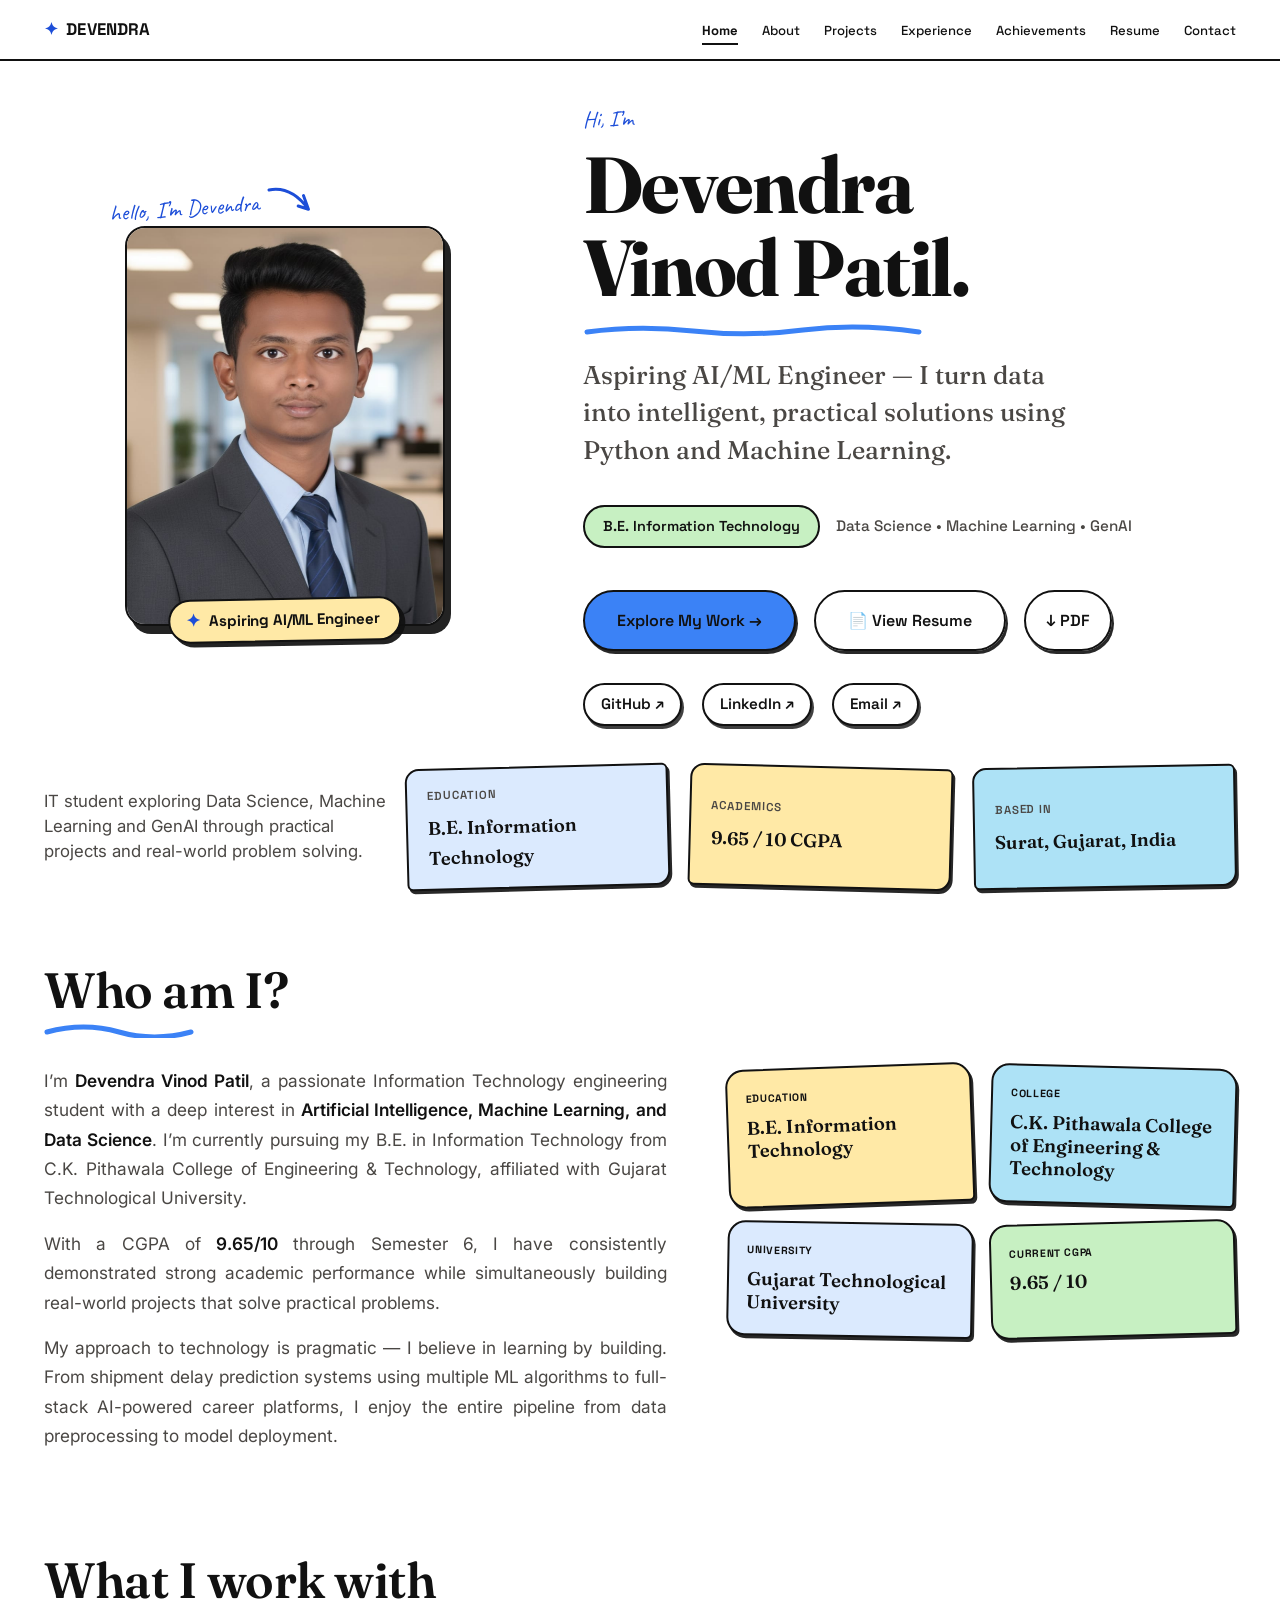
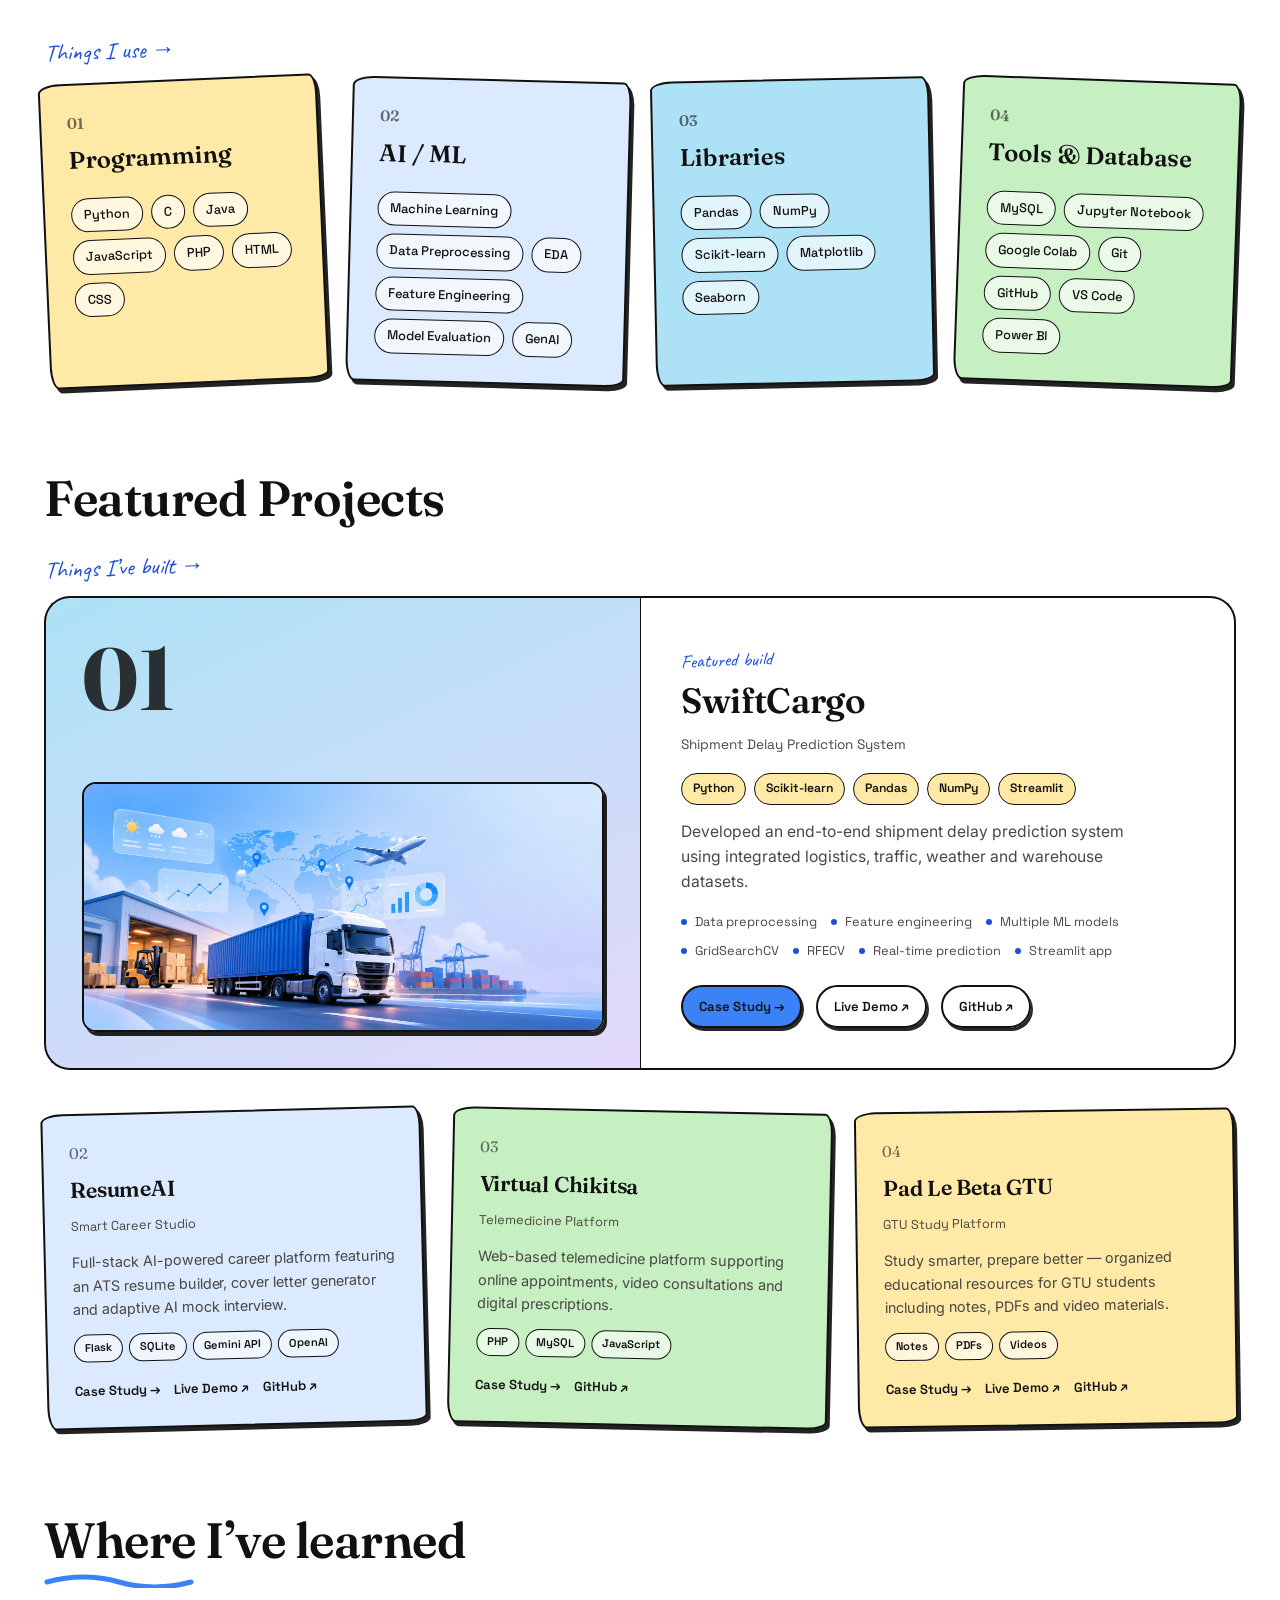
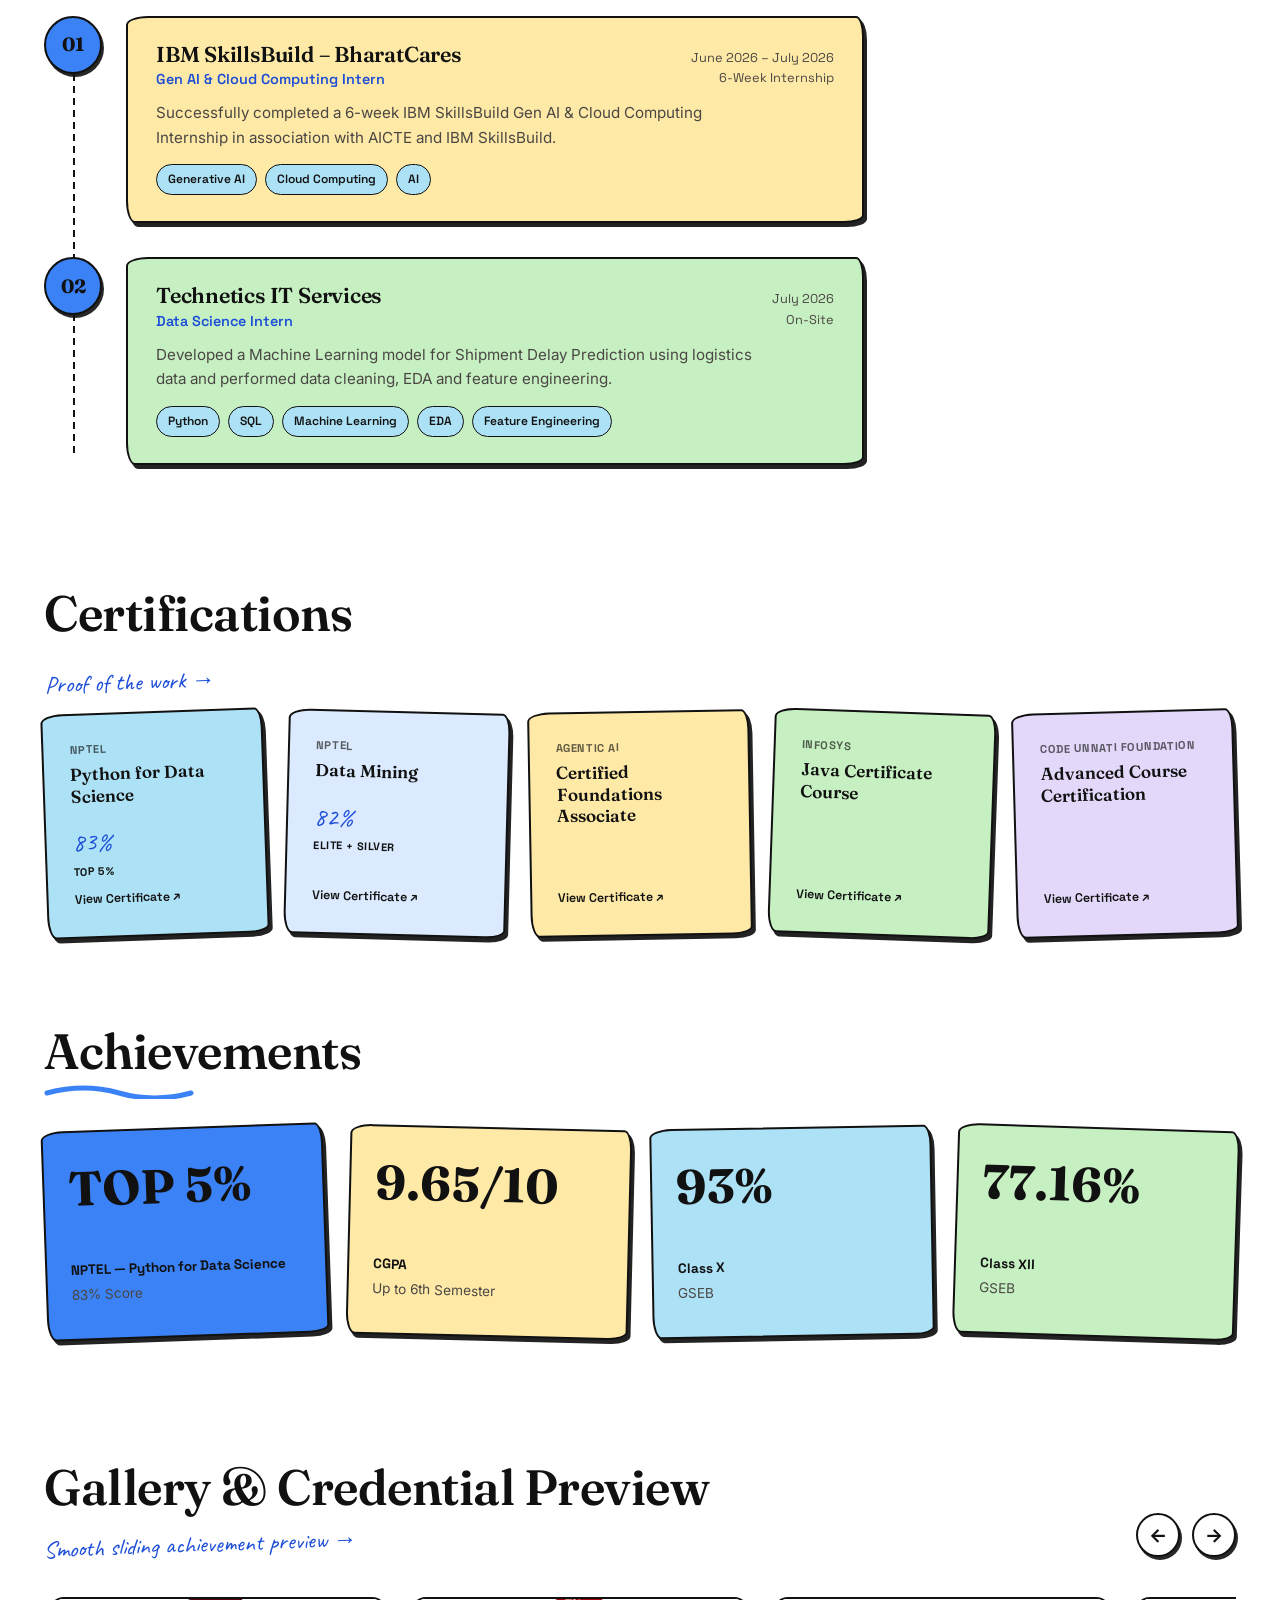
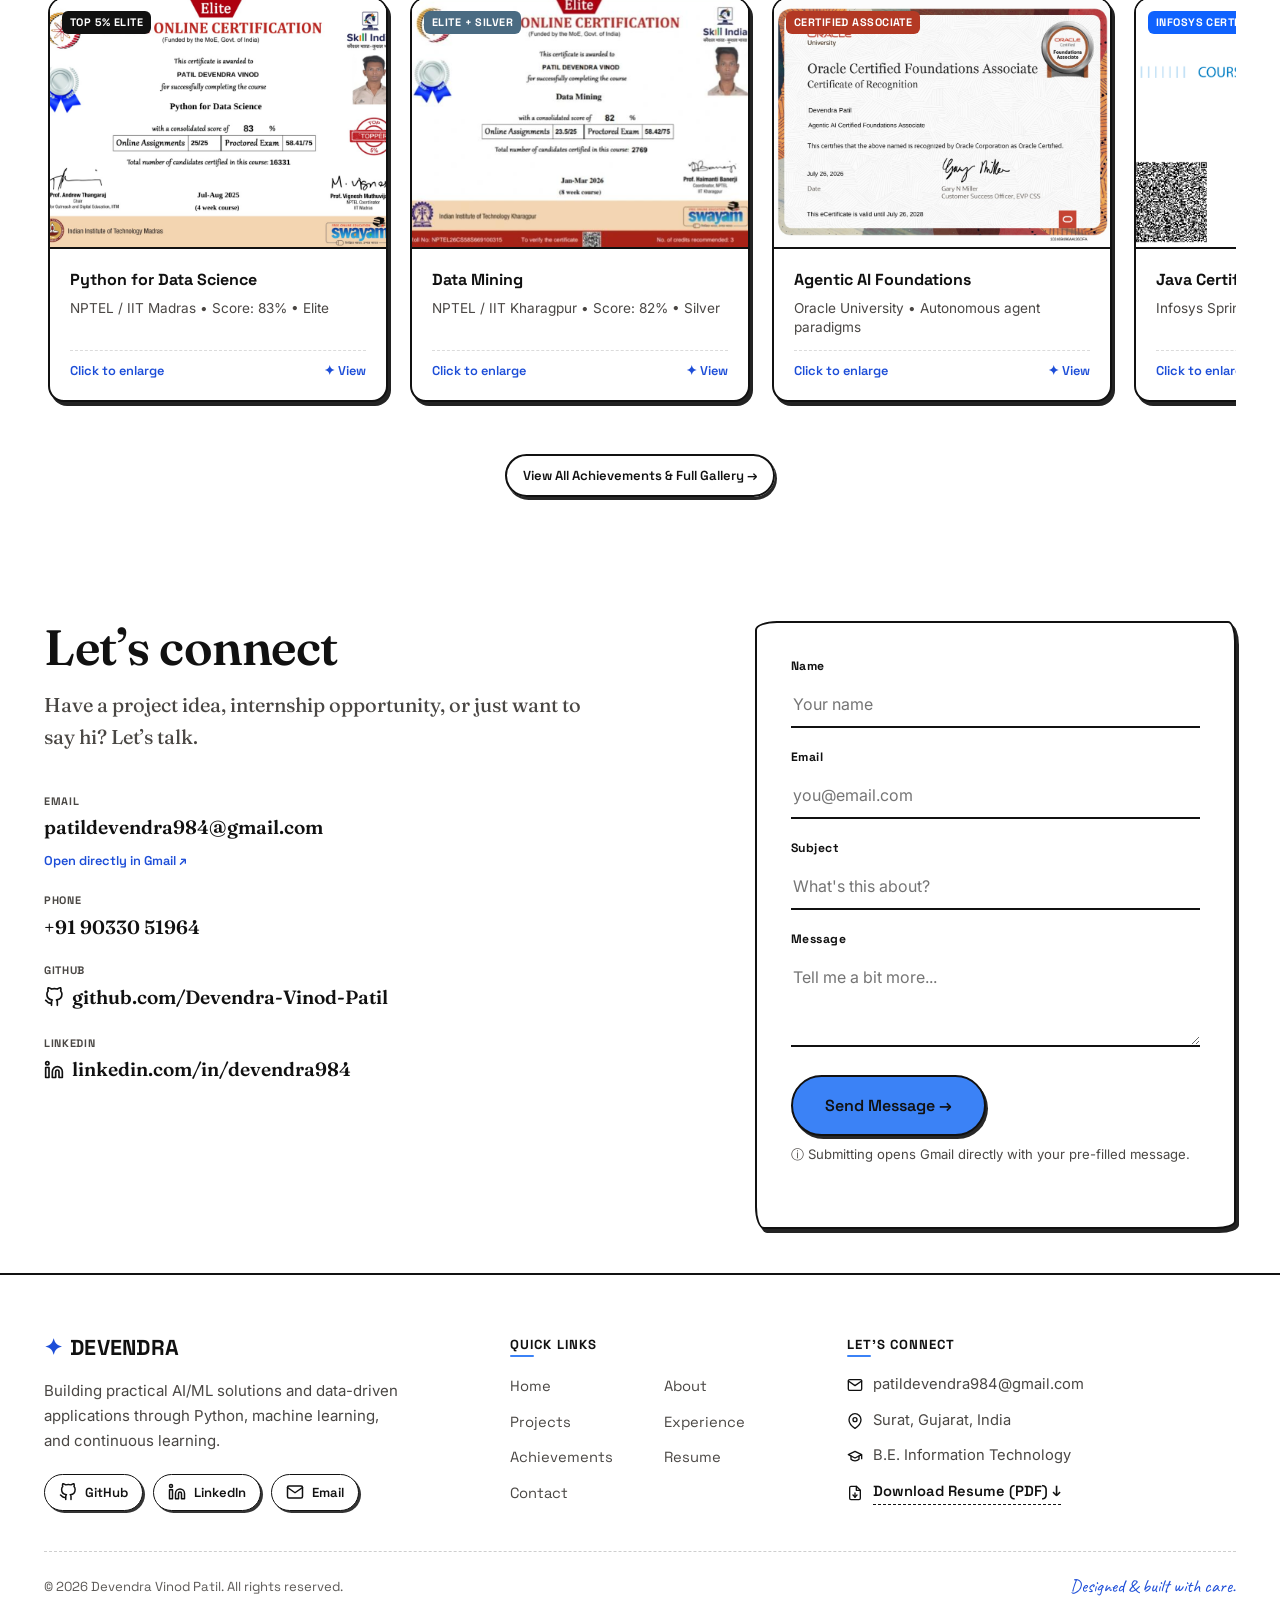
==== commit 05fbd385: "style: replace pink theme with boy blue palette, plain white background, and blue text selection" ====
--- a/index.html
+++ b/index.html
@@ -659,7 +659,7 @@
                         <!-- Card 6: Digital Learning Excellence Award — CKPCET Campus -->
                         <div class="gallery-card" data-category="academic" data-img="images/award-ckpcet-silver.png" data-title="Digital Learning Excellence Award — CKPCET" data-caption="Award Ceremony at C.K. Pithawala College Campus — Silver Medal &amp; Recognition for NPTEL Python for Data Science.">
                             <div class="gallery-img-wrap">
-                                <span class="gallery-card-badge" style="background:#f45fae;">Award Ceremony</span>
+                                <span class="gallery-card-badge" style="background:#1D4ED8;">Award Ceremony</span>
                                 <img src="images/award-ckpcet-silver.png" alt="CKPCET Award Ceremony" loading="lazy">
                             </div>
                             <div class="gallery-card-body">
--- a/css/style.css
+++ b/css/style.css
@@ -84,14 +84,14 @@
    1. DESIGN TOKENS (MODIFY COLORS & FONTS HERE)
 ============================================================ */
 :root {
-    /* Color Palette */
+    /* Color Palette — Masculine Blue Theme & Plain White */
     --bg: #FFFFFF;
-    --paper: #FFFDF9;
+    --paper: #FFFFFF;
     --ink: #111111;
     --ink-soft: #4a4744;
-    --pink: #FF8FCB;
-    --pink-deep: #f45fae;
-    --pink-soft: #FFD6EC;
+    --pink: #3B82F6;        /* Primary Boy Accent: Vibrant Royal / Electric Blue */
+    --pink-deep: #1D4ED8;   /* Deep Boy Accent: Rich Cobalt / Navy Blue */
+    --pink-soft: #DBEAFE;   /* Soft Boy Accent: Soft Ice / Sky Blue Pastel */
     --yellow: #FFE9A6;
     --blue: #ADE2F6;
     --green: #C7F0C2;
@@ -117,22 +117,36 @@
    2. BASE & GLOBAL TYPOGRAPHY
 ============================================================ */
 body {
-    background: var(--bg);
+    background: #FFFFFF;
     color: var(--ink);
     font-family: var(--ff-body);
     font-size: 16px;
     line-height: 1.6;
     -webkit-font-smoothing: antialiased;
     overflow-x: hidden;
-    background-image:
-        radial-gradient(circle, rgba(17, 17, 17, 0.06) 1px, transparent 1px);
-    background-size: 22px 22px;
-    background-position: -10px -10px;
+    background-image: none;
 }
 
 ::selection {
-    background: var(--pink);
-    color: var(--ink);
+    background: #2563EB;
+    color: #FFFFFF;
+}
+
+::-moz-selection {
+    background: #2563EB;
+    color: #FFFFFF;
+}
+
+input::selection,
+textarea::selection {
+    background: #2563EB;
+    color: #FFFFFF;
+}
+
+input::-moz-selection,
+textarea::-moz-selection {
+    background: #2563EB;
+    color: #FFFFFF;
 }
 
 :focus-visible {
@@ -957,7 +971,7 @@
 .goal-highlight {
     font-weight: 600;
     color: var(--ink);
-    background: linear-gradient(120deg, rgba(255, 233, 166, 0.6) 0%, rgba(255, 214, 236, 0.6) 100%);
+    background: linear-gradient(120deg, rgba(255, 233, 166, 0.6) 0%, rgba(219, 234, 254, 0.8) 100%);
     padding: 2px 6px;
     border-radius: 4px;
     border-bottom: 1.5px solid var(--ink);
